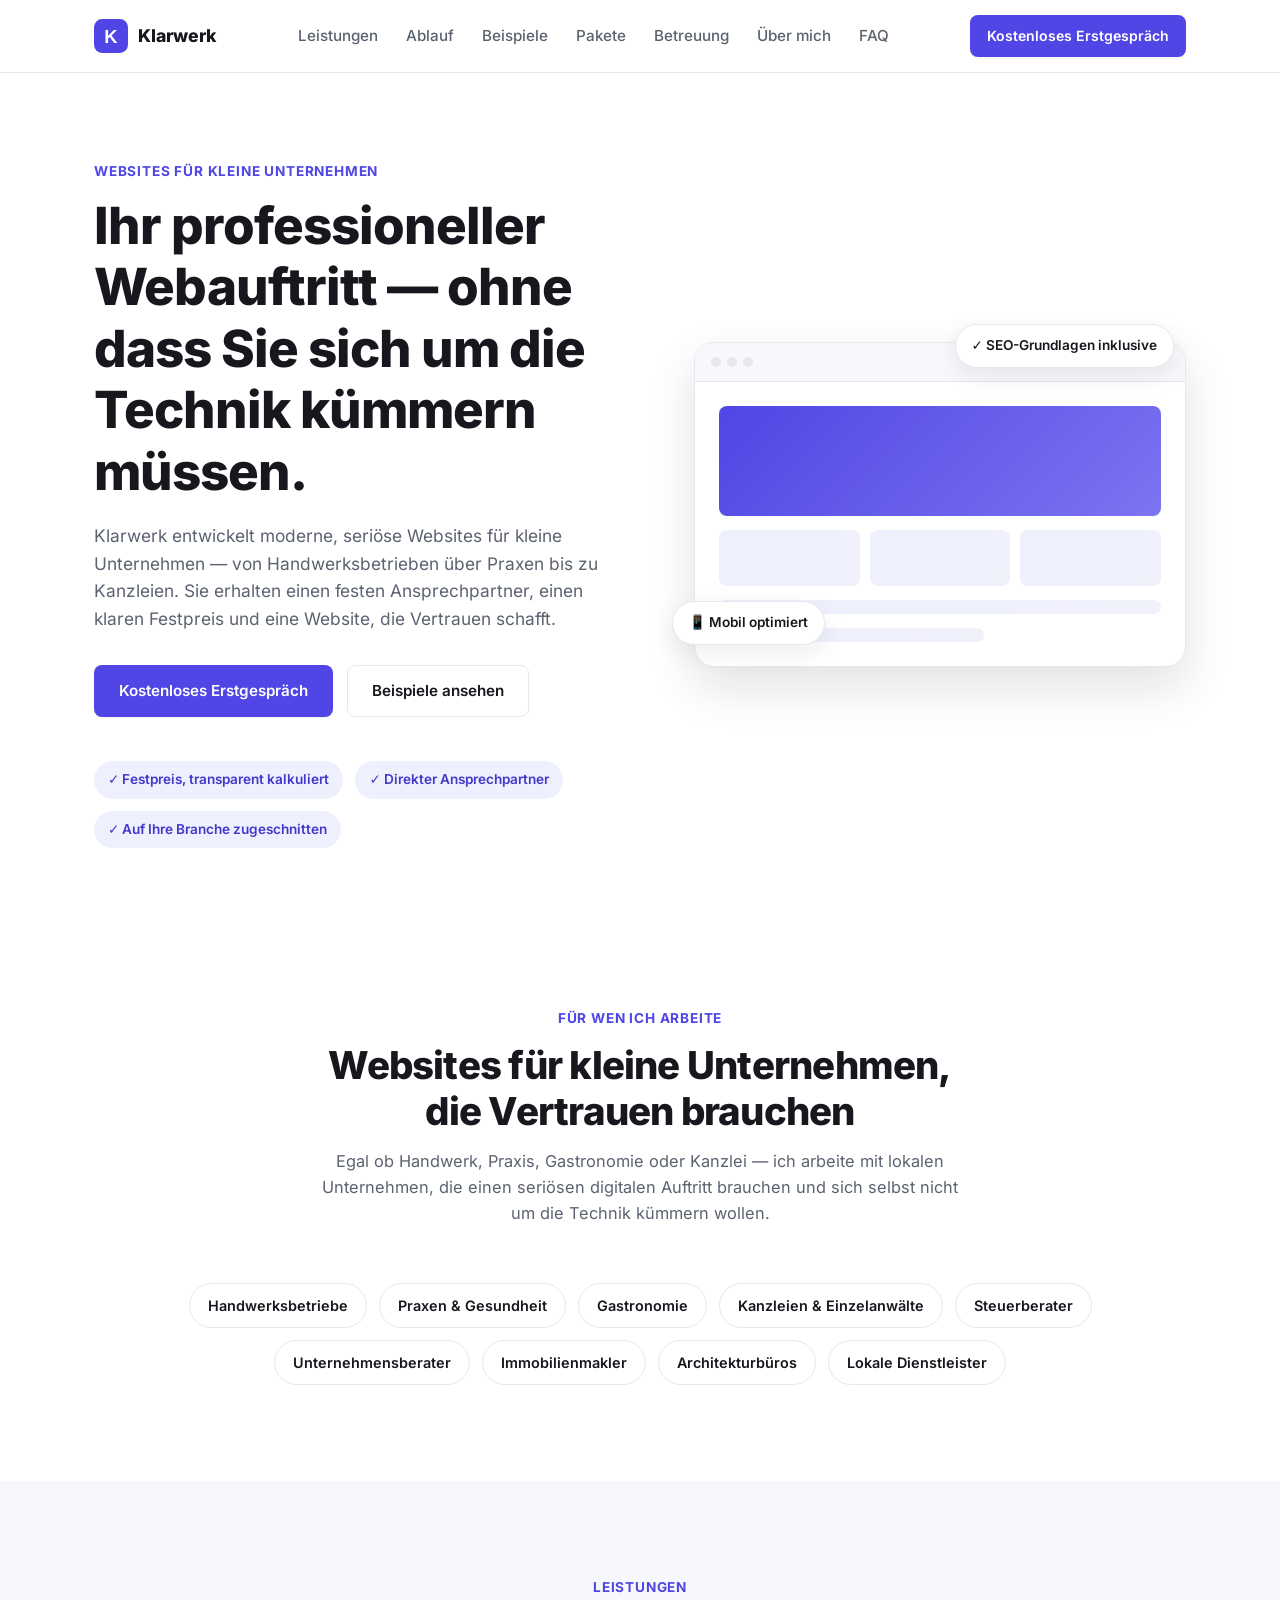
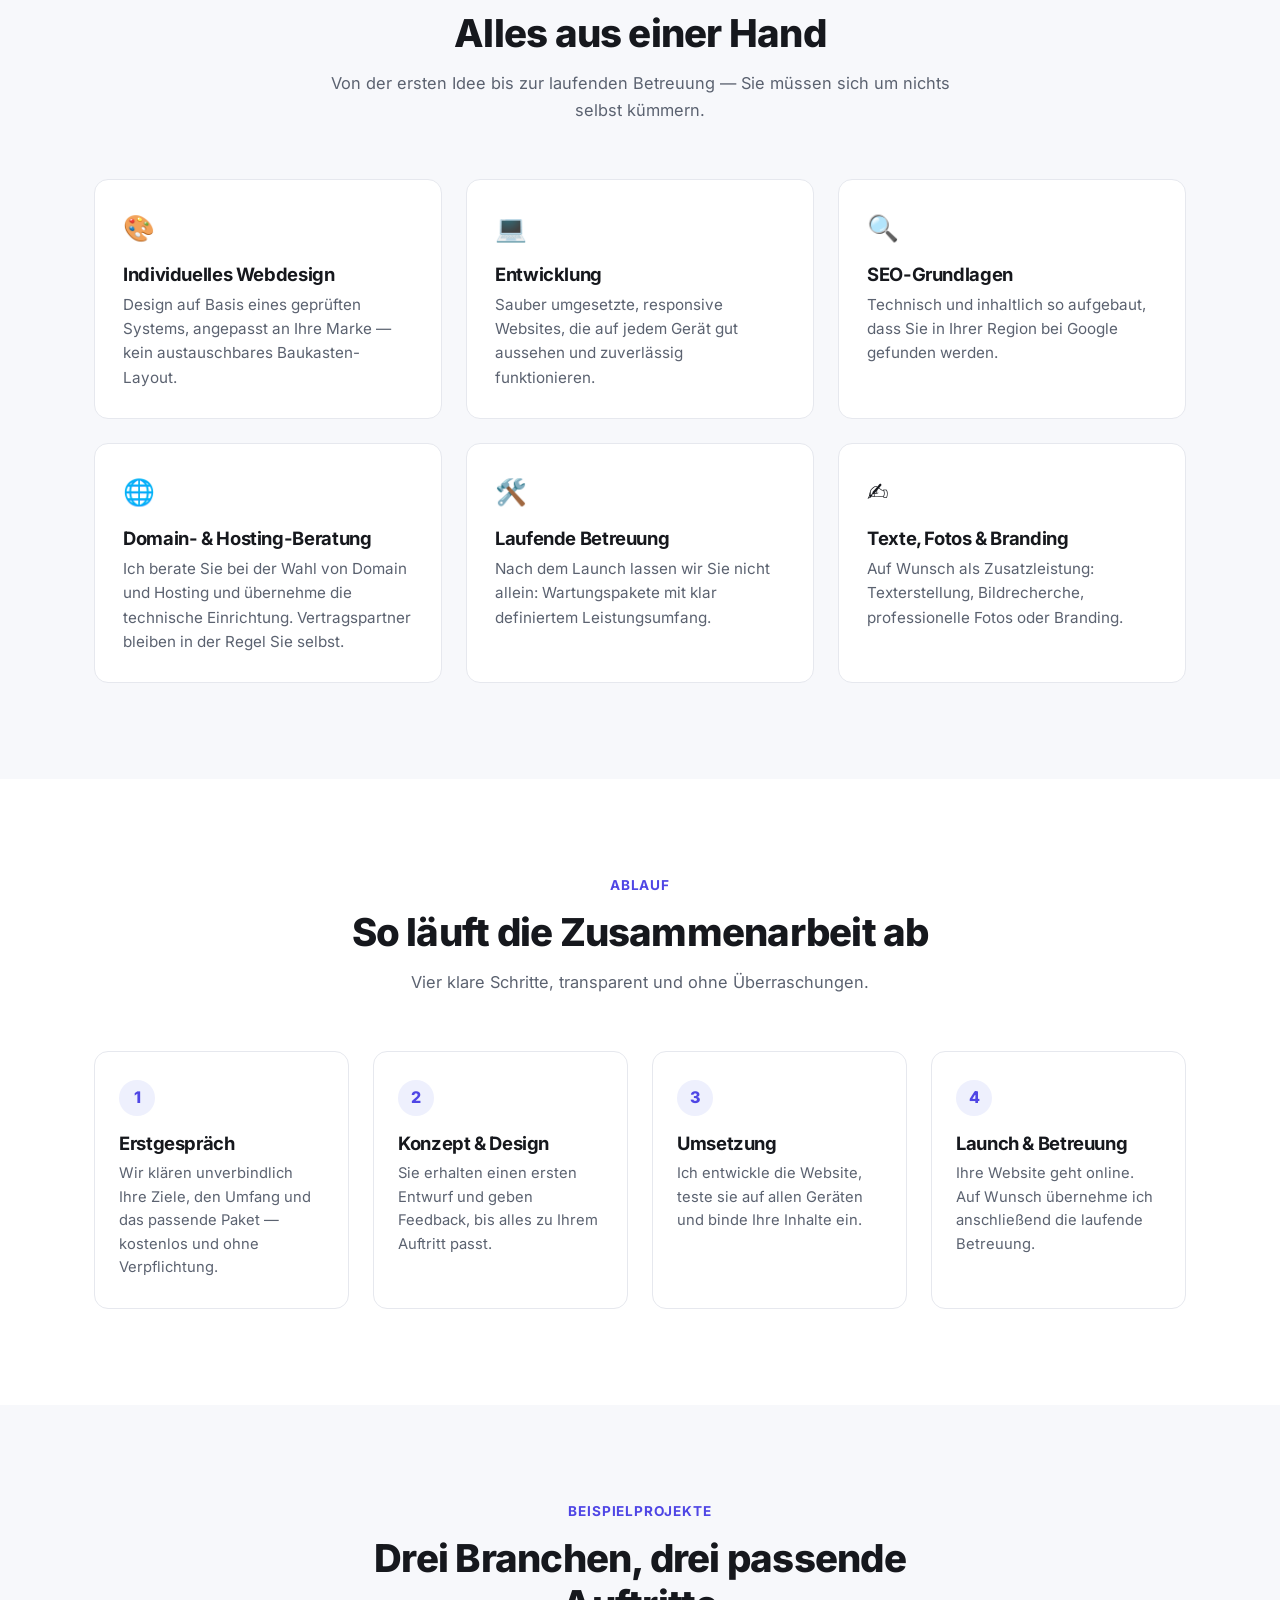
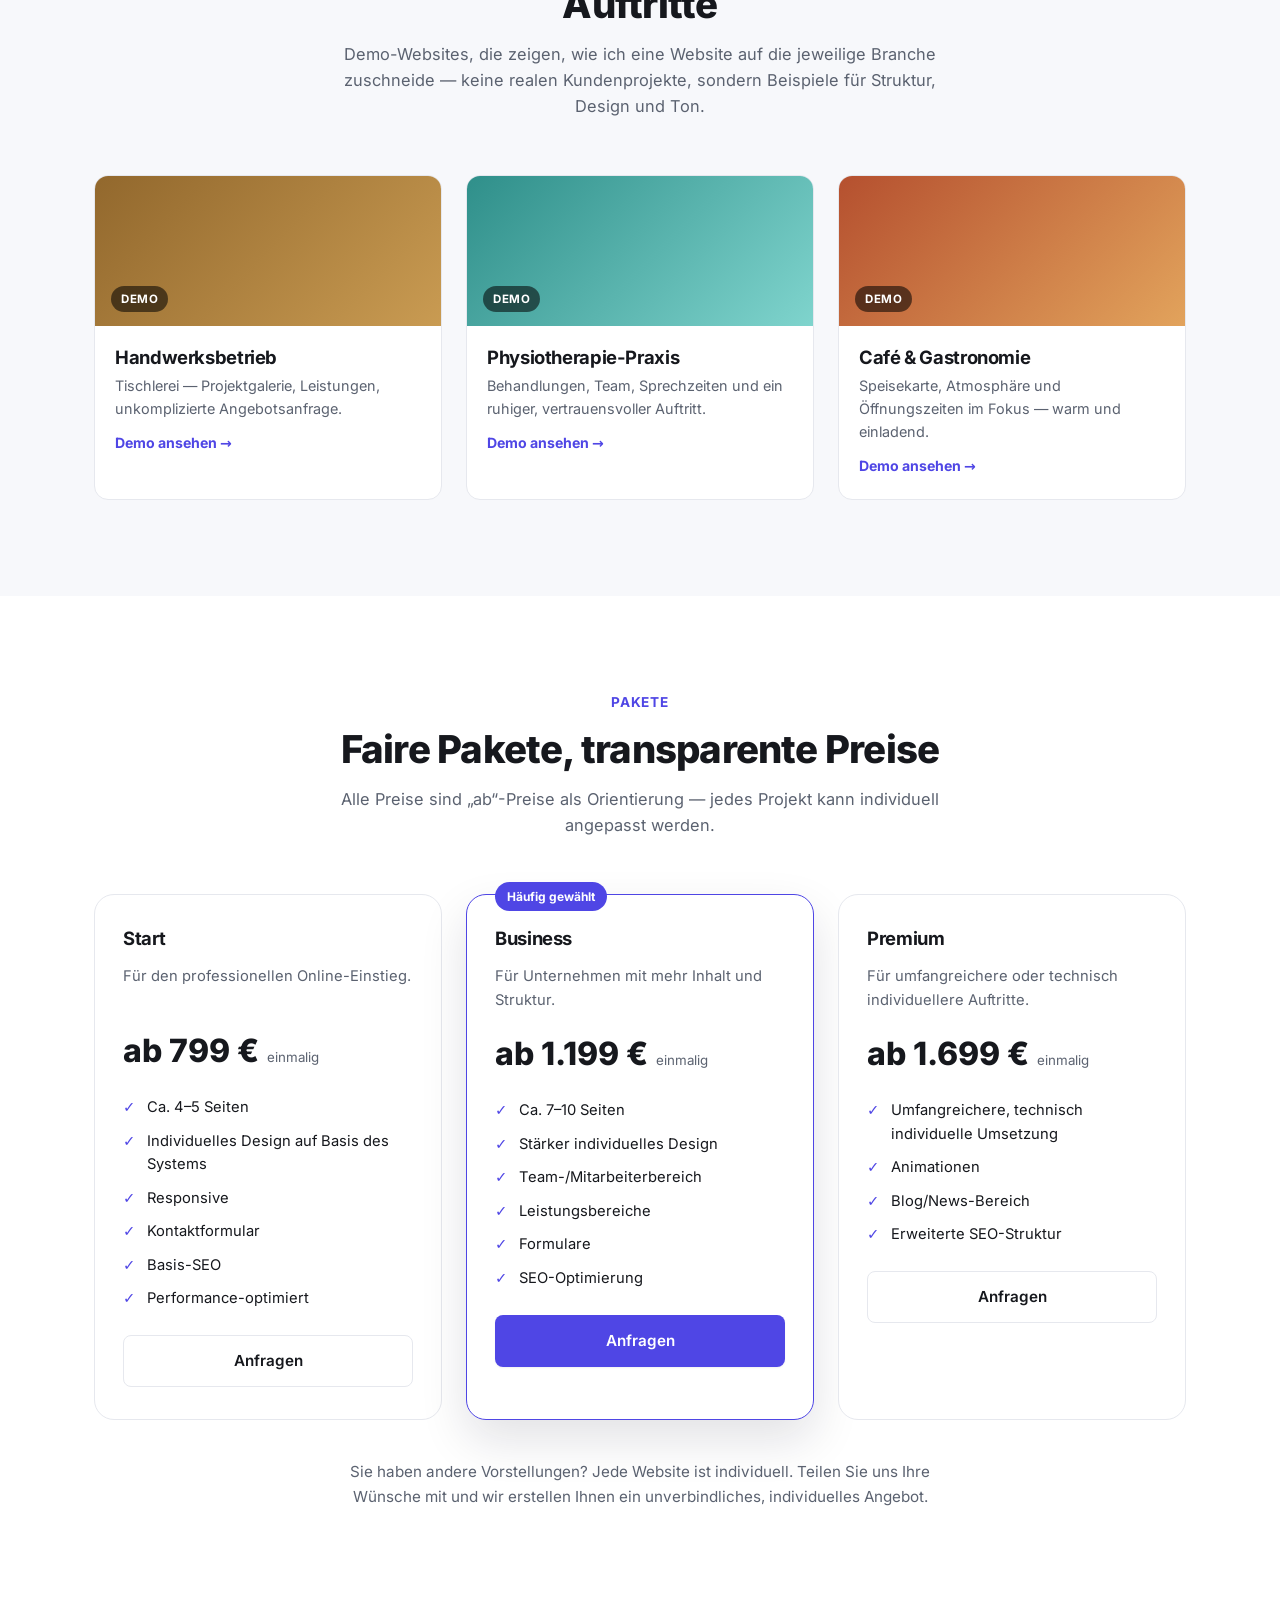
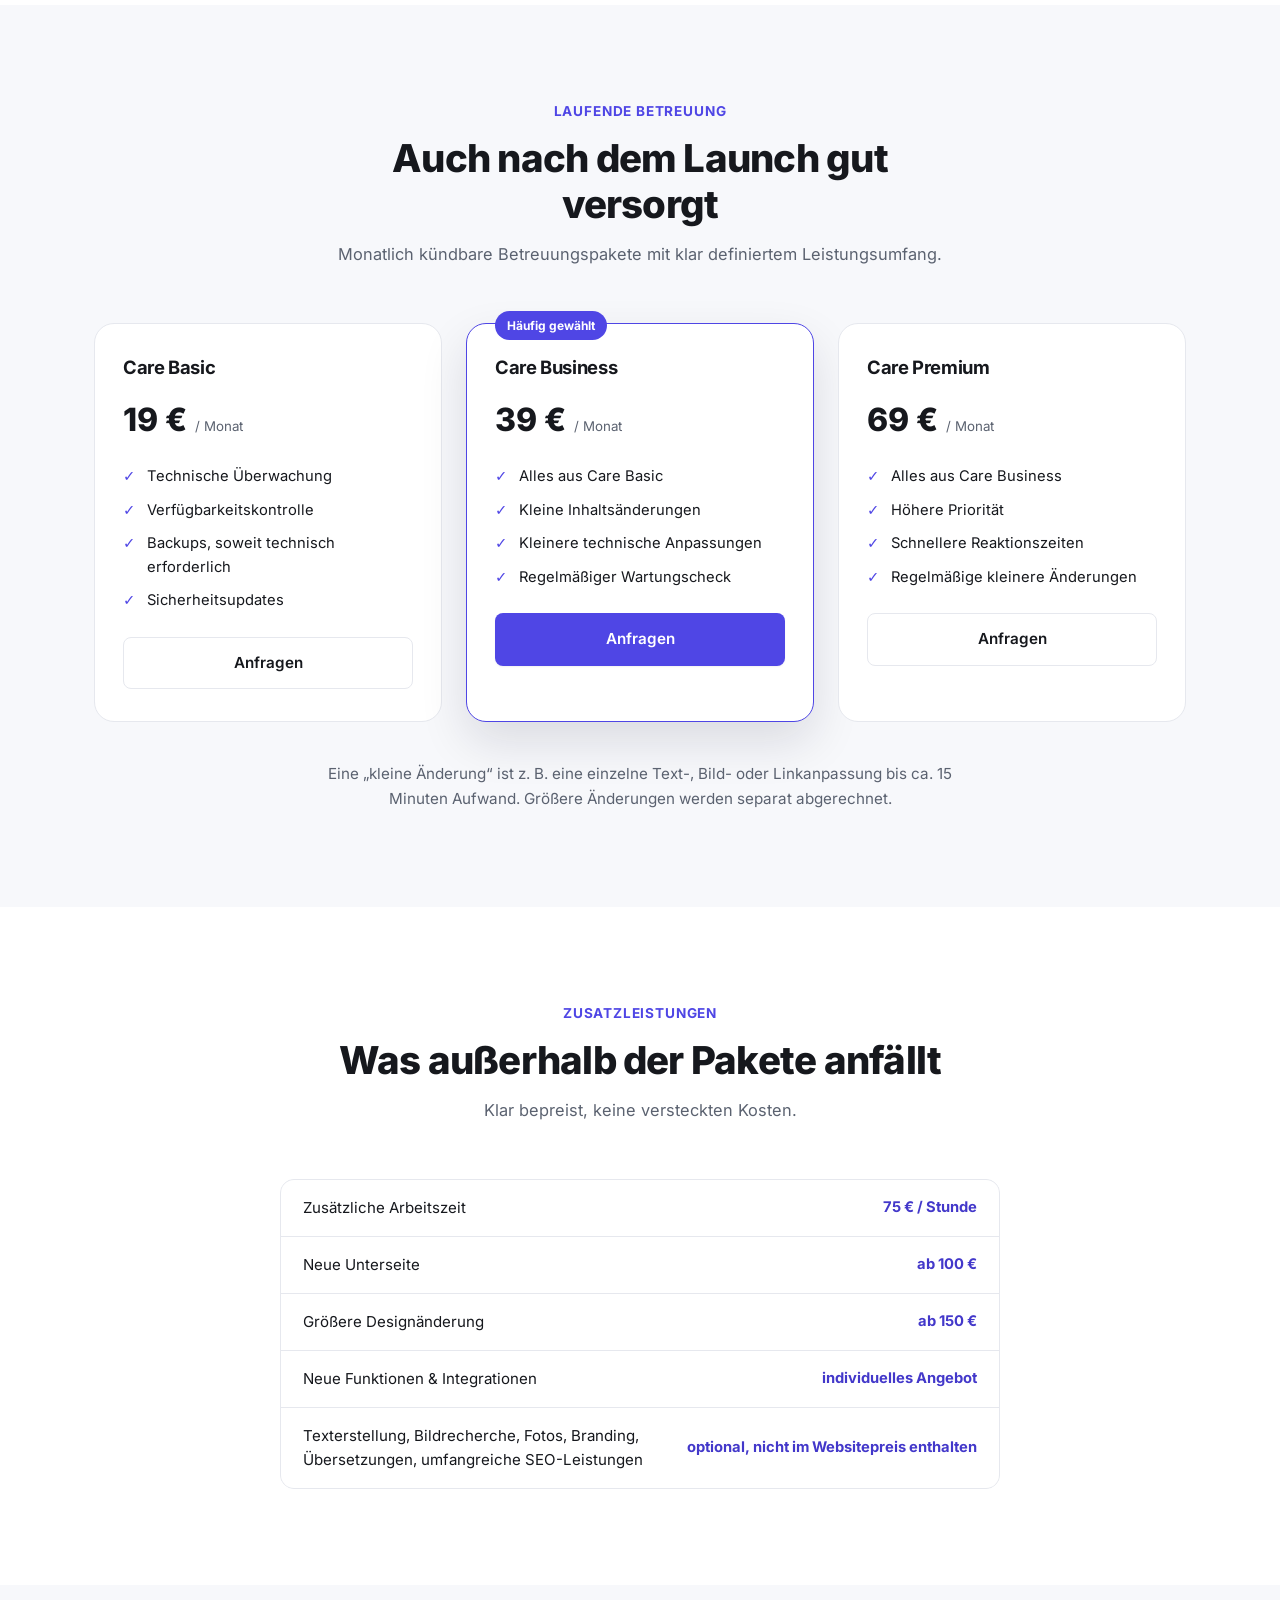
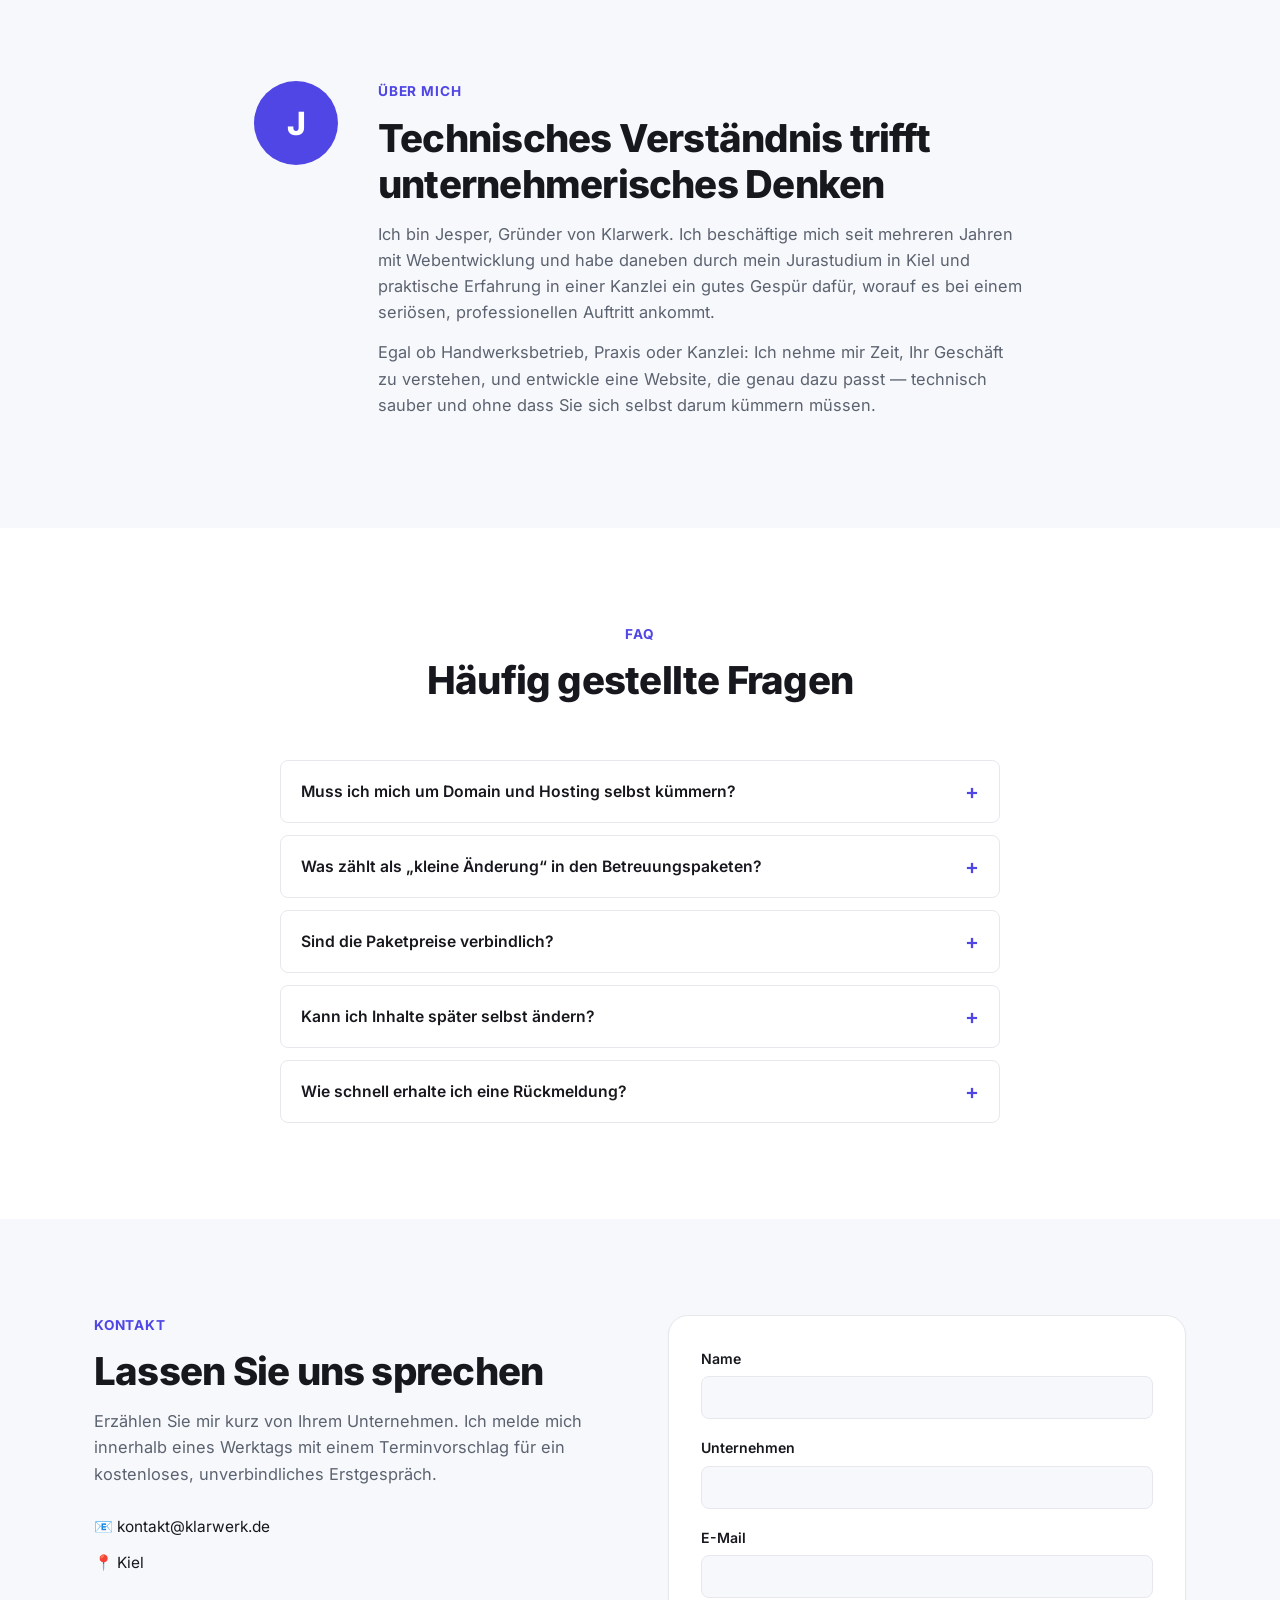
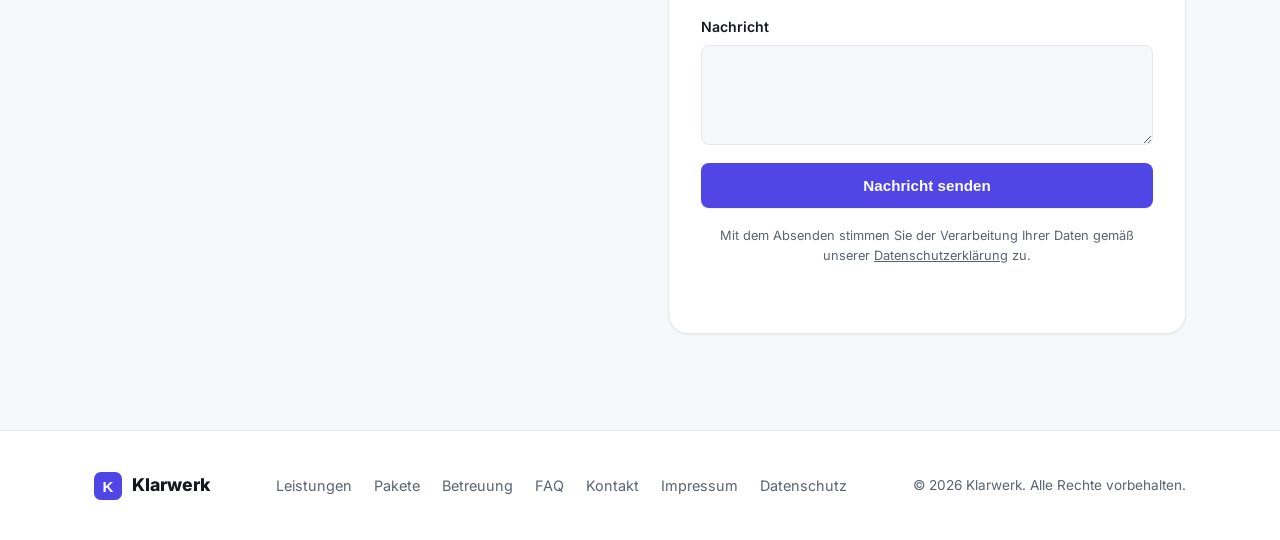
==== index.html @ fa5df0e2 "Add Impressum & Datenschutzerklärung, self-host fonts, fix legal risk - Add impressum.html and daten" ====
<!DOCTYPE html>
<html lang="de">
<head>
<meta charset="UTF-8">
<meta name="viewport" content="width=device-width, initial-scale=1.0">
<title>Klarwerk — Professionelle Websites für kleine Unternehmen</title>
<meta name="description" content="Klarwerk entwickelt professionelle Websites für kleine Unternehmen — von Handwerksbetrieben über Praxen bis zu Kanzleien. Festpreis, persönlicher Ansprechpartner, laufende Betreuung.">
<link rel="canonical" href="https://www.klarwerk.de/">

<!-- TODO: Domain (klarwerk.de) sobald registriert final bestätigen -->
<meta property="og:type" content="website">
<meta property="og:site_name" content="Klarwerk">
<meta property="og:title" content="Klarwerk — Professionelle Websites für kleine Unternehmen">
<meta property="og:description" content="Websites für kleine Unternehmen — von Handwerksbetrieben über Praxen bis zu Kanzleien. Festpreis, persönlicher Ansprechpartner, laufende Betreuung.">
<meta property="og:url" content="https://www.klarwerk.de/">
<meta property="og:image" content="https://www.klarwerk.de/og-image.svg">
<meta property="og:image:width" content="1200">
<meta property="og:image:height" content="630">
<meta property="og:locale" content="de_DE">

<meta name="twitter:card" content="summary_large_image">
<meta name="twitter:title" content="Klarwerk — Professionelle Websites für kleine Unternehmen">
<meta name="twitter:description" content="Websites für kleine Unternehmen — Festpreis, persönlicher Ansprechpartner, laufende Betreuung.">
<meta name="twitter:image" content="https://www.klarwerk.de/og-image.svg">

<link rel="icon" href="data:image/svg+xml,<svg xmlns=%22http://www.w3.org/2000/svg%22 viewBox=%220 0 100 100%22><rect width=%22100%22 height=%22100%22 rx=%2224%22 fill=%22%234f46e5%22/><text x=%2250%22 y=%2270%22 font-family=%22Arial, sans-serif%22 font-weight=%22800%22 font-size=%2254%22 fill=%22white%22 text-anchor=%22middle%22>K</text></svg>">
<link rel="apple-touch-icon" href="data:image/svg+xml,<svg xmlns=%22http://www.w3.org/2000/svg%22 viewBox=%220 0 100 100%22><rect width=%22100%22 height=%22100%22 fill=%22%234f46e5%22/><text x=%2250%22 y=%2270%22 font-family=%22Arial, sans-serif%22 font-weight=%22800%22 font-size=%2254%22 fill=%22white%22 text-anchor=%22middle%22>K</text></svg>">
<link rel="stylesheet" href="css/style.css">
</head>
<body>

<a class="skip-link" href="#main">Zum Inhalt springen</a>

<header class="site-header" id="siteHeader">
  <div class="container header-inner">
    <a href="#top" class="logo">
      <svg width="34" height="34" viewBox="0 0 100 100" aria-hidden="true">
        <rect width="100" height="100" rx="24" fill="#4f46e5"/>
        <text x="50" y="70" font-family="Arial, sans-serif" font-weight="800" font-size="54" fill="white" text-anchor="middle">K</text>
      </svg>
      <span>Klarwerk</span>
    </a>

    <nav class="main-nav" id="mainNav" aria-label="Hauptnavigation">
      <ul>
        <li><a href="#leistungen">Leistungen</a></li>
        <li><a href="#ablauf">Ablauf</a></li>
        <li><a href="#beispiele">Beispiele</a></li>
        <li><a href="#preise">Pakete</a></li>
        <li><a href="#betreuung">Betreuung</a></li>
        <li><a href="#ueber-mich">Über mich</a></li>
        <li><a href="#faq">FAQ</a></li>
      </ul>
    </nav>

    <div class="header-actions">
      <a href="#kontakt" class="btn btn-primary btn-sm">Kostenloses Erstgespräch</a>
      <button class="nav-toggle" id="navToggle" aria-label="Menü öffnen" aria-expanded="false" aria-controls="mainNav">
        <span></span><span></span><span></span>
      </button>
    </div>
  </div>
</header>

<main id="main">

  <!-- HERO -->
  <section class="hero" id="top">
    <div class="container hero-inner">
      <div class="hero-text reveal">
        <p class="eyebrow">Websites für kleine Unternehmen</p>
        <h1>Ihr professioneller Webauftritt — ohne dass Sie sich um die Technik kümmern müssen.</h1>
        <p class="hero-lead">
          Klarwerk entwickelt moderne, seriöse Websites für kleine Unternehmen —
          von Handwerksbetrieben über Praxen bis zu Kanzleien. Sie erhalten
          einen festen Ansprechpartner, einen klaren Festpreis und eine
          Website, die Vertrauen schafft.
        </p>
        <div class="hero-cta">
          <a href="#kontakt" class="btn btn-primary">Kostenloses Erstgespräch</a>
          <a href="#beispiele" class="btn btn-ghost">Beispiele ansehen</a>
        </div>
        <div class="hero-badges">
          <span class="hero-badge">✓ Festpreis, transparent kalkuliert</span>
          <span class="hero-badge">✓ Direkter Ansprechpartner</span>
          <span class="hero-badge">✓ Auf Ihre Branche zugeschnitten</span>
        </div>
      </div>

      <div class="hero-visual reveal" aria-hidden="true">
        <div class="browser-mock">
          <div class="browser-bar">
            <span></span><span></span><span></span>
          </div>
          <div class="browser-body">
            <div class="mock-block mock-hero"></div>
            <div class="mock-row">
              <div class="mock-block"></div>
              <div class="mock-block"></div>
              <div class="mock-block"></div>
            </div>
            <div class="mock-block mock-line"></div>
            <div class="mock-block mock-line short"></div>
          </div>
        </div>
        <div class="floaty floaty-1">✓ SEO-Grundlagen inklusive</div>
        <div class="floaty floaty-2">📱 Mobil optimiert</div>
      </div>
    </div>
  </section>

  <!-- ZIELGRUPPEN -->
  <section class="section" id="zielgruppen">
    <div class="container">
      <div class="section-head reveal">
        <p class="eyebrow">Für wen ich arbeite</p>
        <h2>Websites für kleine Unternehmen, die Vertrauen brauchen</h2>
        <p class="section-lead">Egal ob Handwerk, Praxis, Gastronomie oder Kanzlei — ich arbeite mit lokalen Unternehmen, die einen seriösen digitalen Auftritt brauchen und sich selbst nicht um die Technik kümmern wollen.</p>
      </div>

      <ul class="zielgruppen-grid reveal">
        <li>Handwerksbetriebe</li>
        <li>Praxen &amp; Gesundheit</li>
        <li>Gastronomie</li>
        <li>Kanzleien &amp; Einzelanwälte</li>
        <li>Steuerberater</li>
        <li>Unternehmensberater</li>
        <li>Immobilienmakler</li>
        <li>Architekturbüros</li>
        <li>Lokale Dienstleister</li>
      </ul>
    </div>
  </section>

  <!-- LEISTUNGEN -->
  <section class="section section-alt" id="leistungen">
    <div class="container">
      <div class="section-head reveal">
        <p class="eyebrow">Leistungen</p>
        <h2>Alles aus einer Hand</h2>
        <p class="section-lead">Von der ersten Idee bis zur laufenden Betreuung — Sie müssen sich um nichts selbst kümmern.</p>
      </div>

      <div class="grid grid-3">
        <article class="card reveal">
          <div class="card-icon">🎨</div>
          <h3>Individuelles Webdesign</h3>
          <p>Design auf Basis eines geprüften Systems, angepasst an Ihre Marke — kein austauschbares Baukasten-Layout.</p>
        </article>
        <article class="card reveal">
          <div class="card-icon">💻</div>
          <h3>Entwicklung</h3>
          <p>Sauber umgesetzte, responsive Websites, die auf jedem Gerät gut aussehen und zuverlässig funktionieren.</p>
        </article>
        <article class="card reveal">
          <div class="card-icon">🔍</div>
          <h3>SEO-Grundlagen</h3>
          <p>Technisch und inhaltlich so aufgebaut, dass Sie in Ihrer Region bei Google gefunden werden.</p>
        </article>
        <article class="card reveal">
          <div class="card-icon">🌐</div>
          <h3>Domain- &amp; Hosting-Beratung</h3>
          <p>Ich berate Sie bei der Wahl von Domain und Hosting und übernehme die technische Einrichtung. Vertragspartner bleiben in der Regel Sie selbst.</p>
        </article>
        <article class="card reveal">
          <div class="card-icon">🛠️</div>
          <h3>Laufende Betreuung</h3>
          <p>Nach dem Launch lassen wir Sie nicht allein: Wartungspakete mit klar definiertem Leistungsumfang.</p>
        </article>
        <article class="card reveal">
          <div class="card-icon">✍️</div>
          <h3>Texte, Fotos &amp; Branding</h3>
          <p>Auf Wunsch als Zusatzleistung: Texterstellung, Bildrecherche, professionelle Fotos oder Branding.</p>
        </article>
      </div>
    </div>
  </section>

  <!-- ABLAUF -->
  <section class="section" id="ablauf">
    <div class="container">
      <div class="section-head reveal">
        <p class="eyebrow">Ablauf</p>
        <h2>So läuft die Zusammenarbeit ab</h2>
        <p class="section-lead">Vier klare Schritte, transparent und ohne Überraschungen.</p>
      </div>

      <ol class="steps">
        <li class="step reveal">
          <span class="step-number">1</span>
          <h3>Erstgespräch</h3>
          <p>Wir klären unverbindlich Ihre Ziele, den Umfang und das passende Paket — kostenlos und ohne Verpflichtung.</p>
        </li>
        <li class="step reveal">
          <span class="step-number">2</span>
          <h3>Konzept &amp; Design</h3>
          <p>Sie erhalten einen ersten Entwurf und geben Feedback, bis alles zu Ihrem Auftritt passt.</p>
        </li>
        <li class="step reveal">
          <span class="step-number">3</span>
          <h3>Umsetzung</h3>
          <p>Ich entwickle die Website, teste sie auf allen Geräten und binde Ihre Inhalte ein.</p>
        </li>
        <li class="step reveal">
          <span class="step-number">4</span>
          <h3>Launch &amp; Betreuung</h3>
          <p>Ihre Website geht online. Auf Wunsch übernehme ich anschließend die laufende Betreuung.</p>
        </li>
      </ol>
    </div>
  </section>

  <!-- BEISPIELPROJEKTE (Demo-Websites, keine realen Kundenprojekte) -->
  <section class="section section-alt" id="beispiele">
    <div class="container">
      <div class="section-head reveal">
        <p class="eyebrow">Beispielprojekte</p>
        <h2>Drei Branchen, drei passende Auftritte</h2>
        <p class="section-lead">Demo-Websites, die zeigen, wie ich eine Website auf die jeweilige Branche zuschneide — keine realen Kundenprojekte, sondern Beispiele für Struktur, Design und Ton.</p>
      </div>

      <div class="grid grid-3">
        <a class="demo-card reveal" href="demos/handwerk/index.html" target="_blank" rel="noopener">
          <div class="demo-thumb demo-thumb-handwerk">
            <span class="demo-thumb-label">Demo</span>
          </div>
          <div class="demo-info">
            <h3>Handwerksbetrieb</h3>
            <p>Tischlerei — Projektgalerie, Leistungen, unkomplizierte Angebotsanfrage.</p>
            <span class="demo-link">Demo ansehen →</span>
          </div>
        </a>

        <a class="demo-card reveal" href="demos/praxis/index.html" target="_blank" rel="noopener">
          <div class="demo-thumb demo-thumb-praxis">
            <span class="demo-thumb-label">Demo</span>
          </div>
          <div class="demo-info">
            <h3>Physiotherapie-Praxis</h3>
            <p>Behandlungen, Team, Sprechzeiten und ein ruhiger, vertrauensvoller Auftritt.</p>
            <span class="demo-link">Demo ansehen →</span>
          </div>
        </a>

        <a class="demo-card reveal" href="demos/cafe/index.html" target="_blank" rel="noopener">
          <div class="demo-thumb demo-thumb-cafe">
            <span class="demo-thumb-label">Demo</span>
          </div>
          <div class="demo-info">
            <h3>Café &amp; Gastronomie</h3>
            <p>Speisekarte, Atmosphäre und Öffnungszeiten im Fokus — warm und einladend.</p>
            <span class="demo-link">Demo ansehen →</span>
          </div>
        </a>
      </div>
    </div>
  </section>

  <!-- PREISE / PAKETE -->
  <section class="section" id="preise">
    <div class="container">
      <div class="section-head reveal">
        <p class="eyebrow">Pakete</p>
        <h2>Faire Pakete, transparente Preise</h2>
        <p class="section-lead">Alle Preise sind „ab“-Preise als Orientierung — jedes Projekt kann individuell angepasst werden.</p>
      </div>

      <div class="grid grid-3 pricing-grid">
        <article class="price-card reveal">
          <h3>Start</h3>
          <p class="price-desc">Für den professionellen Online-Einstieg.</p>
          <p class="price"><span>ab 799 €</span><small>einmalig</small></p>
          <ul class="price-features">
            <li>Ca. 4–5 Seiten</li>
            <li>Individuelles Design auf Basis des Systems</li>
            <li>Responsive</li>
            <li>Kontaktformular</li>
            <li>Basis-SEO</li>
            <li>Performance-optimiert</li>
          </ul>
          <a href="#kontakt" class="btn btn-ghost btn-block">Anfragen</a>
        </article>

        <article class="price-card price-card-featured reveal">
          <p class="price-badge">Häufig gewählt</p>
          <h3>Business</h3>
          <p class="price-desc">Für Unternehmen mit mehr Inhalt und Struktur.</p>
          <p class="price"><span>ab 1.199 €</span><small>einmalig</small></p>
          <ul class="price-features">
            <li>Ca. 7–10 Seiten</li>
            <li>Stärker individuelles Design</li>
            <li>Team-/Mitarbeiterbereich</li>
            <li>Leistungsbereiche</li>
            <li>Formulare</li>
            <li>SEO-Optimierung</li>
          </ul>
          <a href="#kontakt" class="btn btn-primary btn-block">Anfragen</a>
        </article>

        <article class="price-card reveal">
          <h3>Premium</h3>
          <p class="price-desc">Für umfangreichere oder technisch individuellere Auftritte.</p>
          <p class="price"><span>ab 1.699 €</span><small>einmalig</small></p>
          <ul class="price-features">
            <li>Umfangreichere, technisch individuelle Umsetzung</li>
            <li>Animationen</li>
            <li>Blog/News-Bereich</li>
            <li>Erweiterte SEO-Struktur</li>
          </ul>
          <a href="#kontakt" class="btn btn-ghost btn-block">Anfragen</a>
        </article>
      </div>

      <p class="individual-note reveal">
        Sie haben andere Vorstellungen? Jede Website ist individuell. Teilen Sie
        uns Ihre Wünsche mit und wir erstellen Ihnen ein unverbindliches,
        individuelles Angebot.
      </p>
    </div>
  </section>

  <!-- BETREUUNG / CARE -->
  <section class="section section-alt" id="betreuung">
    <div class="container">
      <div class="section-head reveal">
        <p class="eyebrow">Laufende Betreuung</p>
        <h2>Auch nach dem Launch gut versorgt</h2>
        <p class="section-lead">Monatlich kündbare Betreuungspakete mit klar definiertem Leistungsumfang.</p>
      </div>

      <div class="grid grid-3 pricing-grid">
        <article class="price-card reveal">
          <h3>Care Basic</h3>
          <p class="price"><span>19 €</span><small>/ Monat</small></p>
          <ul class="price-features">
            <li>Technische Überwachung</li>
            <li>Verfügbarkeitskontrolle</li>
            <li>Backups, soweit technisch erforderlich</li>
            <li>Sicherheitsupdates</li>
          </ul>
          <a href="#kontakt" class="btn btn-ghost btn-block">Anfragen</a>
        </article>

        <article class="price-card price-card-featured reveal">
          <p class="price-badge">Häufig gewählt</p>
          <h3>Care Business</h3>
          <p class="price"><span>39 €</span><small>/ Monat</small></p>
          <ul class="price-features">
            <li>Alles aus Care Basic</li>
            <li>Kleine Inhaltsänderungen</li>
            <li>Kleinere technische Anpassungen</li>
            <li>Regelmäßiger Wartungscheck</li>
          </ul>
          <a href="#kontakt" class="btn btn-primary btn-block">Anfragen</a>
        </article>

        <article class="price-card reveal">
          <h3>Care Premium</h3>
          <p class="price"><span>69 €</span><small>/ Monat</small></p>
          <ul class="price-features">
            <li>Alles aus Care Business</li>
            <li>Höhere Priorität</li>
            <li>Schnellere Reaktionszeiten</li>
            <li>Regelmäßige kleinere Änderungen</li>
          </ul>
          <a href="#kontakt" class="btn btn-ghost btn-block">Anfragen</a>
        </article>
      </div>

      <p class="individual-note reveal">
        Eine „kleine Änderung“ ist z. B. eine einzelne Text-, Bild- oder
        Linkanpassung bis ca. 15 Minuten Aufwand. Größere Änderungen werden
        separat abgerechnet.
      </p>
    </div>
  </section>

  <!-- ZUSATZLEISTUNGEN -->
  <section class="section" id="zusatzleistungen">
    <div class="container">
      <div class="section-head reveal">
        <p class="eyebrow">Zusatzleistungen</p>
        <h2>Was außerhalb der Pakete anfällt</h2>
        <p class="section-lead">Klar bepreist, keine versteckten Kosten.</p>
      </div>

      <div class="addon-list reveal">
        <div class="addon-item">
          <span>Zusätzliche Arbeitszeit</span>
          <strong>75 € / Stunde</strong>
        </div>
        <div class="addon-item">
          <span>Neue Unterseite</span>
          <strong>ab 100 €</strong>
        </div>
        <div class="addon-item">
          <span>Größere Designänderung</span>
          <strong>ab 150 €</strong>
        </div>
        <div class="addon-item">
          <span>Neue Funktionen &amp; Integrationen</span>
          <strong>individuelles Angebot</strong>
        </div>
        <div class="addon-item">
          <span>Texterstellung, Bildrecherche, Fotos, Branding, Übersetzungen, umfangreiche SEO-Leistungen</span>
          <strong>optional, nicht im Websitepreis enthalten</strong>
        </div>
      </div>
    </div>
  </section>

  <!-- ÜBER MICH -->
  <section class="section section-alt" id="ueber-mich">
    <div class="container about-grid">
      <div class="about-avatar reveal" aria-hidden="true">J</div>
      <div class="about-text reveal">
        <p class="eyebrow">Über mich</p>
        <h2>Technisches Verständnis trifft unternehmerisches Denken</h2>
        <p class="section-lead">
          Ich bin Jesper, Gründer von Klarwerk. Ich beschäftige mich seit
          mehreren Jahren mit Webentwicklung und habe daneben durch mein
          Jurastudium in Kiel und praktische Erfahrung in einer Kanzlei ein
          gutes Gespür dafür, worauf es bei einem seriösen, professionellen
          Auftritt ankommt.
        </p>
        <p class="section-lead">
          Egal ob Handwerksbetrieb, Praxis oder Kanzlei: Ich nehme mir Zeit,
          Ihr Geschäft zu verstehen, und entwickle eine Website, die genau
          dazu passt — technisch sauber und ohne dass Sie sich selbst darum
          kümmern müssen.
        </p>
      </div>
    </div>
  </section>

  <!-- FAQ -->
  <section class="section" id="faq">
    <div class="container">
      <div class="section-head reveal">
        <p class="eyebrow">FAQ</p>
        <h2>Häufig gestellte Fragen</h2>
      </div>

      <div class="faq-list reveal">
        <div class="faq-item">
          <button class="faq-question" aria-expanded="false">
            Muss ich mich um Domain und Hosting selbst kümmern?
            <span class="faq-icon" aria-hidden="true">+</span>
          </button>
          <div class="faq-answer">
            <p>In der Regel bleiben Sie selbst Vertragspartner für Domain und Hosting — das schafft Klarheit bei Eigentum und Haftung. Ich richte die Website technisch ein und berate Sie bei der Wahl.</p>
          </div>
        </div>
        <div class="faq-item">
          <button class="faq-question" aria-expanded="false">
            Was zählt als „kleine Änderung“ in den Betreuungspaketen?
            <span class="faq-icon" aria-hidden="true">+</span>
          </button>
          <div class="faq-answer">
            <p>Eine einzelne Text-, Bild- oder Linkanpassung mit bis zu ca. 15 Minuten Aufwand. Alles darüber wird separat nach Aufwand oder Festpreis abgerechnet.</p>
          </div>
        </div>
        <div class="faq-item">
          <button class="faq-question" aria-expanded="false">
            Sind die Paketpreise verbindlich?
            <span class="faq-icon" aria-hidden="true">+</span>
          </button>
          <div class="faq-answer">
            <p>Die Preise sind „ab“-Preise und dienen als Orientierung. Nach dem Erstgespräch erhalten Sie ein individuelles, unverbindliches Angebot mit Festpreis.</p>
          </div>
        </div>
        <div class="faq-item">
          <button class="faq-question" aria-expanded="false">
            Kann ich Inhalte später selbst ändern?
            <span class="faq-icon" aria-hidden="true">+</span>
          </button>
          <div class="faq-answer">
            <p>Das besprechen wir im Erstgespräch je nach gewünschtem System. Kleinere Änderungen können außerdem über ein Betreuungspaket abgedeckt werden.</p>
          </div>
        </div>
        <div class="faq-item">
          <button class="faq-question" aria-expanded="false">
            Wie schnell erhalte ich eine Rückmeldung?
            <span class="faq-icon" aria-hidden="true">+</span>
          </button>
          <div class="faq-answer">
            <p>In der Regel innerhalb eines Werktags nach Ihrer Anfrage über das Kontaktformular.</p>
          </div>
        </div>
      </div>
    </div>
  </section>

  <!-- KONTAKT -->
  <section class="section section-alt kontakt" id="kontakt">
    <div class="container kontakt-grid">
      <div class="kontakt-info reveal">
        <p class="eyebrow">Kontakt</p>
        <h2>Lassen Sie uns sprechen</h2>
        <p class="section-lead">
          Erzählen Sie mir kurz von Ihrem Unternehmen. Ich melde mich
          innerhalb eines Werktags mit einem Terminvorschlag für ein
          kostenloses, unverbindliches Erstgespräch.
        </p>
        <ul class="kontakt-details">
          <li>📧 kontakt@klarwerk.de</li>
          <li>📍 Kiel</li>
        </ul>
      </div>

      <form class="kontakt-form reveal" id="kontaktForm" action="https://formspree.io/f/mrpgznwa" method="POST" novalidate>
        <input type="hidden" name="_subject" value="Neue Anfrage über Klarwerk">
        <div class="form-row">
          <label for="name">Name</label>
          <input type="text" id="name" name="name" required autocomplete="name">
        </div>
        <div class="form-row">
          <label for="firma">Unternehmen</label>
          <input type="text" id="firma" name="firma" autocomplete="organization">
        </div>
        <div class="form-row">
          <label for="email">E-Mail</label>
          <input type="email" id="email" name="email" required autocomplete="email">
        </div>
        <div class="form-row">
          <label for="nachricht">Nachricht</label>
          <textarea id="nachricht" name="nachricht" rows="4" required></textarea>
        </div>
        <button type="submit" class="btn btn-primary btn-block">Nachricht senden</button>
        <p class="form-consent">Mit dem Absenden stimmen Sie der Verarbeitung Ihrer Daten gemäß unserer <a href="datenschutz.html">Datenschutzerklärung</a> zu.</p>
        <p class="form-status" id="formStatus" role="status" aria-live="polite"></p>
      </form>
    </div>
  </section>

</main>

<footer class="site-footer">
  <div class="container footer-inner">
    <a href="#top" class="logo">
      <svg width="28" height="28" viewBox="0 0 100 100" aria-hidden="true">
        <rect width="100" height="100" rx="24" fill="#4f46e5"/>
        <text x="50" y="70" font-family="Arial, sans-serif" font-weight="800" font-size="54" fill="white" text-anchor="middle">K</text>
      </svg>
      <span>Klarwerk</span>
    </a>
    <nav class="footer-nav" aria-label="Footer-Navigation">
      <a href="#leistungen">Leistungen</a>
      <a href="#preise">Pakete</a>
      <a href="#betreuung">Betreuung</a>
      <a href="#faq">FAQ</a>
      <a href="#kontakt">Kontakt</a>
      <a href="impressum.html">Impressum</a>
      <a href="datenschutz.html">Datenschutz</a>
    </nav>
    <p class="footer-copy">&copy; <span id="year"></span> Klarwerk. Alle Rechte vorbehalten.</p>
  </div>
</footer>

<script src="js/script.js"></script>
</body>
</html>
---- css/style.css ----
/* ---------- Fonts (self-hosted, no external requests to Google) ---------- */
@font-face {
  font-family: "Inter";
  font-style: normal;
  font-weight: 400 800;
  font-display: swap;
  src: url("../fonts/inter-latin.woff2") format("woff2-variations"), url("../fonts/inter-latin.woff2") format("woff2");
}

/* ---------- Tokens ---------- */
:root {
  --color-bg: #ffffff;
  --color-bg-alt: #f7f8fb;
  --color-surface: #ffffff;
  --color-border: #e6e8ee;
  --color-text: #16181d;
  --color-text-muted: #5b6270;
  --color-primary: #4f46e5;
  --color-primary-dark: #4338ca;
  --color-primary-light: #eef0fd;

  --font-body: "Inter", system-ui, -apple-system, "Segoe UI", sans-serif;

  --radius-sm: 8px;
  --radius-md: 14px;
  --radius-lg: 20px;

  --shadow-sm: 0 1px 2px rgba(16, 20, 40, 0.06);
  --shadow-md: 0 8px 24px rgba(16, 20, 40, 0.08);
  --shadow-lg: 0 20px 48px rgba(16, 20, 40, 0.12);

  --container-width: 1140px;
}

/* ---------- Reset ---------- */
* { box-sizing: border-box; margin: 0; padding: 0; }

html { scroll-behavior: smooth; }

body {
  font-family: var(--font-body);
  color: var(--color-text);
  background: var(--color-bg);
  line-height: 1.6;
  -webkit-font-smoothing: antialiased;
}

img, svg { display: block; max-width: 100%; }

ul, ol { list-style: none; }
a { color: inherit; text-decoration: none; }

h1, h2, h3 { font-weight: 800; line-height: 1.2; letter-spacing: -0.02em; }
h2 { font-size: clamp(1.7rem, 3vw, 2.4rem); }
h3 { font-size: 1.15rem; font-weight: 700; }

.container {
  width: 100%;
  max-width: var(--container-width);
  margin: 0 auto;
  padding: 0 24px;
}

.skip-link {
  position: absolute;
  left: -999px;
  top: 0;
  background: var(--color-primary);
  color: #fff;
  padding: 10px 16px;
  border-radius: 0 0 8px 0;
  z-index: 200;
}
.skip-link:focus { left: 0; }

/* ---------- Buttons ---------- */
.btn {
  display: inline-flex;
  align-items: center;
  justify-content: center;
  gap: 6px;
  padding: 13px 24px;
  border-radius: var(--radius-sm);
  font-weight: 600;
  font-size: 0.95rem;
  border: 1px solid transparent;
  cursor: pointer;
  transition: transform 0.15s ease, box-shadow 0.15s ease, background 0.15s ease, color 0.15s ease;
}
.btn-primary {
  background: var(--color-primary);
  color: #fff;
  box-shadow: var(--shadow-sm);
}
.btn-primary:hover { background: var(--color-primary-dark); transform: translateY(-1px); box-shadow: var(--shadow-md); }

.btn-ghost {
  background: transparent;
  color: var(--color-text);
  border-color: var(--color-border);
}
.btn-ghost:hover { border-color: var(--color-primary); color: var(--color-primary); }

.btn-block { width: 100%; }
.btn-sm { padding: 9px 16px; font-size: 0.88rem; }

/* ---------- Header ---------- */
.site-header {
  position: sticky;
  top: 0;
  z-index: 100;
  background: rgba(255, 255, 255, 0.85);
  backdrop-filter: blur(10px);
  border-bottom: 1px solid var(--color-border);
}

.header-inner {
  display: flex;
  align-items: center;
  justify-content: space-between;
  height: 72px;
  gap: 24px;
}

.logo {
  display: flex;
  align-items: center;
  gap: 10px;
  font-weight: 800;
  font-size: 1.1rem;
  flex-shrink: 0;
}

.main-nav ul {
  display: flex;
  gap: 28px;
}
.main-nav a {
  font-weight: 500;
  font-size: 0.95rem;
  color: var(--color-text-muted);
  transition: color 0.15s ease;
}
.main-nav a:hover { color: var(--color-text); }

.header-actions { display: flex; align-items: center; gap: 12px; }

.nav-toggle {
  display: none;
  flex-direction: column;
  justify-content: center;
  gap: 5px;
  width: 38px;
  height: 38px;
  background: transparent;
  border: 1px solid var(--color-border);
  border-radius: var(--radius-sm);
  cursor: pointer;
}
.nav-toggle span {
  display: block;
  width: 18px;
  height: 2px;
  margin: 0 auto;
  background: var(--color-text);
  transition: transform 0.2s ease, opacity 0.2s ease;
}
.nav-toggle[aria-expanded="true"] span:nth-child(1) { transform: translateY(7px) rotate(45deg); }
.nav-toggle[aria-expanded="true"] span:nth-child(2) { opacity: 0; }
.nav-toggle[aria-expanded="true"] span:nth-child(3) { transform: translateY(-7px) rotate(-45deg); }

/* ---------- Hero ---------- */
.hero { padding: 88px 0 64px; overflow: hidden; }

.hero-inner {
  display: grid;
  grid-template-columns: 1.05fr 0.95fr;
  gap: 56px;
  align-items: center;
}

.eyebrow {
  color: var(--color-primary);
  font-weight: 700;
  font-size: 0.85rem;
  text-transform: uppercase;
  letter-spacing: 0.06em;
  margin-bottom: 12px;
}

.hero h1 {
  font-size: clamp(2.1rem, 4.2vw, 3.2rem);
  margin-bottom: 20px;
}

.hero-lead {
  color: var(--color-text-muted);
  font-size: 1.08rem;
  max-width: 46ch;
  margin-bottom: 32px;
}

.hero-cta { display: flex; gap: 14px; flex-wrap: wrap; margin-bottom: 44px; }

.hero-badges { display: flex; gap: 12px; flex-wrap: wrap; }
.hero-badge {
  background: var(--color-primary-light);
  color: var(--color-primary-dark);
  padding: 8px 14px;
  border-radius: 999px;
  font-size: 0.85rem;
  font-weight: 600;
}

/* hero visual mock */
.hero-visual { position: relative; }

.browser-mock {
  background: var(--color-surface);
  border: 1px solid var(--color-border);
  border-radius: var(--radius-lg);
  box-shadow: var(--shadow-lg);
  overflow: hidden;
}
.browser-bar {
  display: flex;
  gap: 6px;
  padding: 14px 16px;
  background: var(--color-bg-alt);
  border-bottom: 1px solid var(--color-border);
}
.browser-bar span {
  width: 10px; height: 10px; border-radius: 50%;
  background: var(--color-border);
}
.browser-body { padding: 24px; display: flex; flex-direction: column; gap: 14px; }

.mock-block {
  background: linear-gradient(135deg, var(--color-primary-light), #f0f1fb);
  border-radius: var(--radius-sm);
}
.mock-hero { height: 110px; background: linear-gradient(135deg, var(--color-primary), #7c74f0); }
.mock-row { display: flex; gap: 10px; }
.mock-row .mock-block { flex: 1; height: 56px; }
.mock-line { height: 14px; width: 100%; }
.mock-line.short { width: 60%; }

.floaty {
  position: absolute;
  background: #fff;
  border: 1px solid var(--color-border);
  box-shadow: var(--shadow-md);
  padding: 10px 16px;
  border-radius: 999px;
  font-size: 0.85rem;
  font-weight: 600;
}
.floaty-1 { top: -18px; right: 12px; }
.floaty-2 { bottom: 22px; left: -22px; }

/* ---------- Zielgruppen ---------- */
.zielgruppen-grid {
  display: flex;
  flex-wrap: wrap;
  justify-content: center;
  gap: 12px;
}
.zielgruppen-grid li {
  background: var(--color-surface);
  border: 1px solid var(--color-border);
  border-radius: 999px;
  padding: 10px 18px;
  font-weight: 600;
  font-size: 0.9rem;
}

/* ---------- Beispielprojekte / Demo-Cards ---------- */
.demo-card {
  display: block;
  background: var(--color-surface);
  border: 1px solid var(--color-border);
  border-radius: var(--radius-md);
  overflow: hidden;
  transition: transform 0.2s ease, box-shadow 0.2s ease;
}
.demo-card:hover { transform: translateY(-4px); box-shadow: var(--shadow-md); }

.demo-thumb {
  height: 150px;
  position: relative;
  display: flex;
  align-items: flex-end;
  padding: 14px 16px;
}
.demo-thumb-label {
  background: rgba(0, 0, 0, 0.55);
  color: #fff;
  font-size: 0.72rem;
  font-weight: 700;
  text-transform: uppercase;
  letter-spacing: 0.05em;
  padding: 4px 10px;
  border-radius: 999px;
}
.demo-thumb-handwerk { background: linear-gradient(135deg, #92682d, #c99b52); }
.demo-thumb-praxis { background: linear-gradient(135deg, #2f8f8a, #7fd4cd); }
.demo-thumb-cafe { background: linear-gradient(135deg, #b5502f, #e2a35c); }

.demo-info { padding: 20px; }
.demo-info p { color: var(--color-text-muted); font-size: 0.9rem; margin-top: 6px; }
.demo-link { display: inline-block; margin-top: 12px; color: var(--color-primary); font-weight: 700; font-size: 0.88rem; }

/* ---------- Individual note ---------- */
.individual-note {
  max-width: 640px;
  margin: 40px auto 0;
  text-align: center;
  color: var(--color-text-muted);
  font-size: 0.95rem;
}

/* ---------- Zusatzleistungen ---------- */
.addon-list {
  max-width: 720px;
  margin: 0 auto;
  display: flex;
  flex-direction: column;
  gap: 1px;
  background: var(--color-border);
  border: 1px solid var(--color-border);
  border-radius: var(--radius-md);
  overflow: hidden;
}
.addon-item {
  background: var(--color-surface);
  display: flex;
  align-items: center;
  justify-content: space-between;
  gap: 16px;
  padding: 16px 22px;
}
.addon-item span { font-size: 0.94rem; }
.addon-item strong { font-size: 0.92rem; white-space: nowrap; color: var(--color-primary-dark); }

/* ---------- Über mich ---------- */
.about-grid {
  display: grid;
  grid-template-columns: auto 1fr;
  gap: 40px;
  align-items: start;
  max-width: 820px;
}
.about-avatar {
  width: 84px;
  height: 84px;
  border-radius: 50%;
  background: var(--color-primary);
  color: #fff;
  display: flex;
  align-items: center;
  justify-content: center;
  font-size: 2rem;
  font-weight: 800;
  flex-shrink: 0;
}
.about-text .section-lead { margin-bottom: 14px; }

/* ---------- Sections ---------- */
.section { padding: 96px 0; }
.section-alt { background: var(--color-bg-alt); }

.section-head { max-width: 640px; margin: 0 auto 56px; text-align: center; }
.section-head .eyebrow { justify-content: center; }
.section-lead { color: var(--color-text-muted); margin-top: 14px; font-size: 1.02rem; }

.grid { display: grid; gap: 24px; }
.grid-3 { grid-template-columns: repeat(3, 1fr); }

/* ---------- Cards / Leistungen ---------- */
.card {
  background: var(--color-surface);
  border: 1px solid var(--color-border);
  border-radius: var(--radius-md);
  padding: 28px;
  transition: transform 0.2s ease, box-shadow 0.2s ease;
}
.card:hover { transform: translateY(-4px); box-shadow: var(--shadow-md); }
.card-icon { font-size: 1.6rem; margin-bottom: 14px; }
.card h3 { margin-bottom: 8px; }
.card p { color: var(--color-text-muted); font-size: 0.95rem; }

/* ---------- Ablauf / Steps ---------- */
.steps {
  display: grid;
  grid-template-columns: repeat(4, 1fr);
  gap: 24px;
  counter-reset: step;
}
.step {
  background: var(--color-surface);
  border: 1px solid var(--color-border);
  border-radius: var(--radius-md);
  padding: 28px 24px;
}
.step-number {
  display: inline-flex;
  align-items: center;
  justify-content: center;
  width: 36px;
  height: 36px;
  border-radius: 50%;
  background: var(--color-primary-light);
  color: var(--color-primary);
  font-weight: 800;
  margin-bottom: 16px;
}
.step h3 { margin-bottom: 8px; }
.step p { color: var(--color-text-muted); font-size: 0.92rem; }

/* ---------- Pricing ---------- */
.price-card {
  background: var(--color-surface);
  border: 1px solid var(--color-border);
  border-radius: var(--radius-lg);
  padding: 32px 28px;
  display: flex;
  flex-direction: column;
  gap: 16px;
  position: relative;
}
.price-card-featured {
  border-color: var(--color-primary);
  box-shadow: var(--shadow-lg);
  transform: scale(1.02);
}
.price-badge {
  position: absolute;
  top: -13px;
  left: 28px;
  background: var(--color-primary);
  color: #fff;
  font-size: 0.75rem;
  font-weight: 700;
  padding: 5px 12px;
  border-radius: 999px;
}
.price-desc { color: var(--color-text-muted); font-size: 0.92rem; min-height: 44px; }
.price { display: flex; align-items: baseline; gap: 8px; }
.price span { font-size: 2rem; font-weight: 800; }
.price small { color: var(--color-text-muted); }
.price-features { display: flex; flex-direction: column; gap: 10px; margin: 4px 0 8px; }
.price-features li {
  font-size: 0.92rem;
  padding-left: 24px;
  position: relative;
  color: var(--color-text);
}
.price-features li::before {
  content: "✓";
  position: absolute;
  left: 0;
  color: var(--color-primary);
  font-weight: 700;
}

/* ---------- FAQ ---------- */
.faq-list { max-width: 720px; margin: 0 auto; display: flex; flex-direction: column; gap: 12px; }
.faq-item {
  background: var(--color-surface);
  border: 1px solid var(--color-border);
  border-radius: var(--radius-sm);
  overflow: hidden;
}
.faq-question {
  width: 100%;
  display: flex;
  align-items: center;
  justify-content: space-between;
  gap: 16px;
  padding: 18px 20px;
  background: transparent;
  border: none;
  text-align: left;
  font-family: inherit;
  font-size: 0.98rem;
  font-weight: 600;
  cursor: pointer;
  color: var(--color-text);
}
.faq-icon { font-size: 1.3rem; color: var(--color-primary); transition: transform 0.2s ease; flex-shrink: 0; }
.faq-question[aria-expanded="true"] .faq-icon { transform: rotate(45deg); }

.faq-answer {
  max-height: 0;
  overflow: hidden;
  transition: max-height 0.25s ease, padding 0.25s ease;
  padding: 0 20px;
  color: var(--color-text-muted);
  font-size: 0.94rem;
}
.faq-item.open .faq-answer { max-height: 220px; padding: 0 20px 18px; }

/* ---------- Kontakt ---------- */
.kontakt-grid {
  display: grid;
  grid-template-columns: 1fr 1fr;
  gap: 56px;
  align-items: start;
}
.kontakt-details { margin-top: 28px; display: flex; flex-direction: column; gap: 12px; font-size: 0.96rem; }

.kontakt-form {
  background: var(--color-surface);
  border: 1px solid var(--color-border);
  border-radius: var(--radius-lg);
  padding: 32px;
  box-shadow: var(--shadow-sm);
  display: flex;
  flex-direction: column;
  gap: 18px;
}
.form-row { display: flex; flex-direction: column; gap: 6px; }
.form-row label { font-size: 0.88rem; font-weight: 600; }
.form-row input,
.form-row textarea {
  font-family: inherit;
  font-size: 0.95rem;
  padding: 11px 14px;
  border: 1px solid var(--color-border);
  border-radius: var(--radius-sm);
  background: var(--color-bg-alt);
  resize: vertical;
}
.form-row input:focus,
.form-row textarea:focus {
  outline: none;
  border-color: var(--color-primary);
  background: #fff;
}
.form-status { font-size: 0.88rem; min-height: 1.2em; color: var(--color-primary); font-weight: 600; }
.form-consent { font-size: 0.8rem; color: var(--color-text-muted); text-align: center; }
.form-consent a { color: var(--color-text-muted); text-decoration: underline; }

/* ---------- Legal pages (Impressum / Datenschutz) ---------- */
.legal-content { max-width: 760px; margin: 0 auto; padding: 56px 24px 96px; }
.legal-content h1 { font-size: clamp(1.6rem, 3vw, 2.1rem); margin-bottom: 6px; }
.legal-content .updated { color: var(--color-text-muted); font-size: 0.85rem; margin-bottom: 40px; }
.legal-content h2 { font-size: 1.15rem; margin: 34px 0 12px; }
.legal-content p { margin-bottom: 12px; font-size: 0.96rem; }
.legal-content ul { list-style: disc; padding-left: 22px; margin-bottom: 12px; }
.legal-content li { font-size: 0.96rem; margin-bottom: 6px; }
.legal-content a { color: var(--color-primary); text-decoration: underline; }
.legal-note {
  background: var(--color-primary-light);
  border: 1px solid var(--color-border);
  border-radius: var(--radius-sm);
  padding: 14px 18px;
  font-size: 0.86rem;
  color: var(--color-text-muted);
  margin: 14px 0 20px;
}

/* ---------- Footer ---------- */
.site-footer { border-top: 1px solid var(--color-border); padding: 40px 0; }
.footer-inner {
  display: flex;
  align-items: center;
  justify-content: space-between;
  flex-wrap: wrap;
  gap: 20px;
}
.footer-nav { display: flex; gap: 22px; flex-wrap: wrap; }
.footer-nav a { color: var(--color-text-muted); font-size: 0.9rem; }
.footer-nav a:hover { color: var(--color-text); }
.footer-copy { color: var(--color-text-muted); font-size: 0.85rem; }

/* ---------- Scroll reveal ---------- */
.reveal {
  opacity: 0;
  transform: translateY(16px);
  transition: opacity 0.6s ease, transform 0.6s ease;
}
.reveal.is-visible { opacity: 1; transform: translateY(0); }

/* ---------- Responsive ---------- */
@media (max-width: 1024px) {
  .steps { grid-template-columns: repeat(2, 1fr); }
}

@media (max-width: 860px) {
  .main-nav { display: none; }
  .nav-toggle { display: flex; }
  .header-actions .btn-sm { display: none; }

  .main-nav.open {
    display: block;
    position: absolute;
    top: 72px;
    left: 0;
    right: 0;
    background: #fff;
    border-bottom: 1px solid var(--color-border);
    box-shadow: var(--shadow-md);
  }
  .main-nav.open ul { flex-direction: column; padding: 16px 24px; gap: 0; }
  .main-nav.open li { border-bottom: 1px solid var(--color-border); }
  .main-nav.open a { display: block; padding: 14px 0; }

  .hero-inner { grid-template-columns: 1fr; }
  .hero-visual { order: -1; }

  .grid-3 { grid-template-columns: 1fr; }
  .steps { grid-template-columns: 1fr; }
  .kontakt-grid { grid-template-columns: 1fr; }
  .price-card-featured { transform: none; }

  .about-grid { grid-template-columns: 1fr; text-align: center; }
  .about-avatar { margin: 0 auto; }

  .addon-item { flex-direction: column; align-items: flex-start; gap: 6px; }
}

@media (max-width: 480px) {
  .hero { padding: 56px 0 40px; }
  .section { padding: 64px 0; }
  .floaty { display: none; }
}
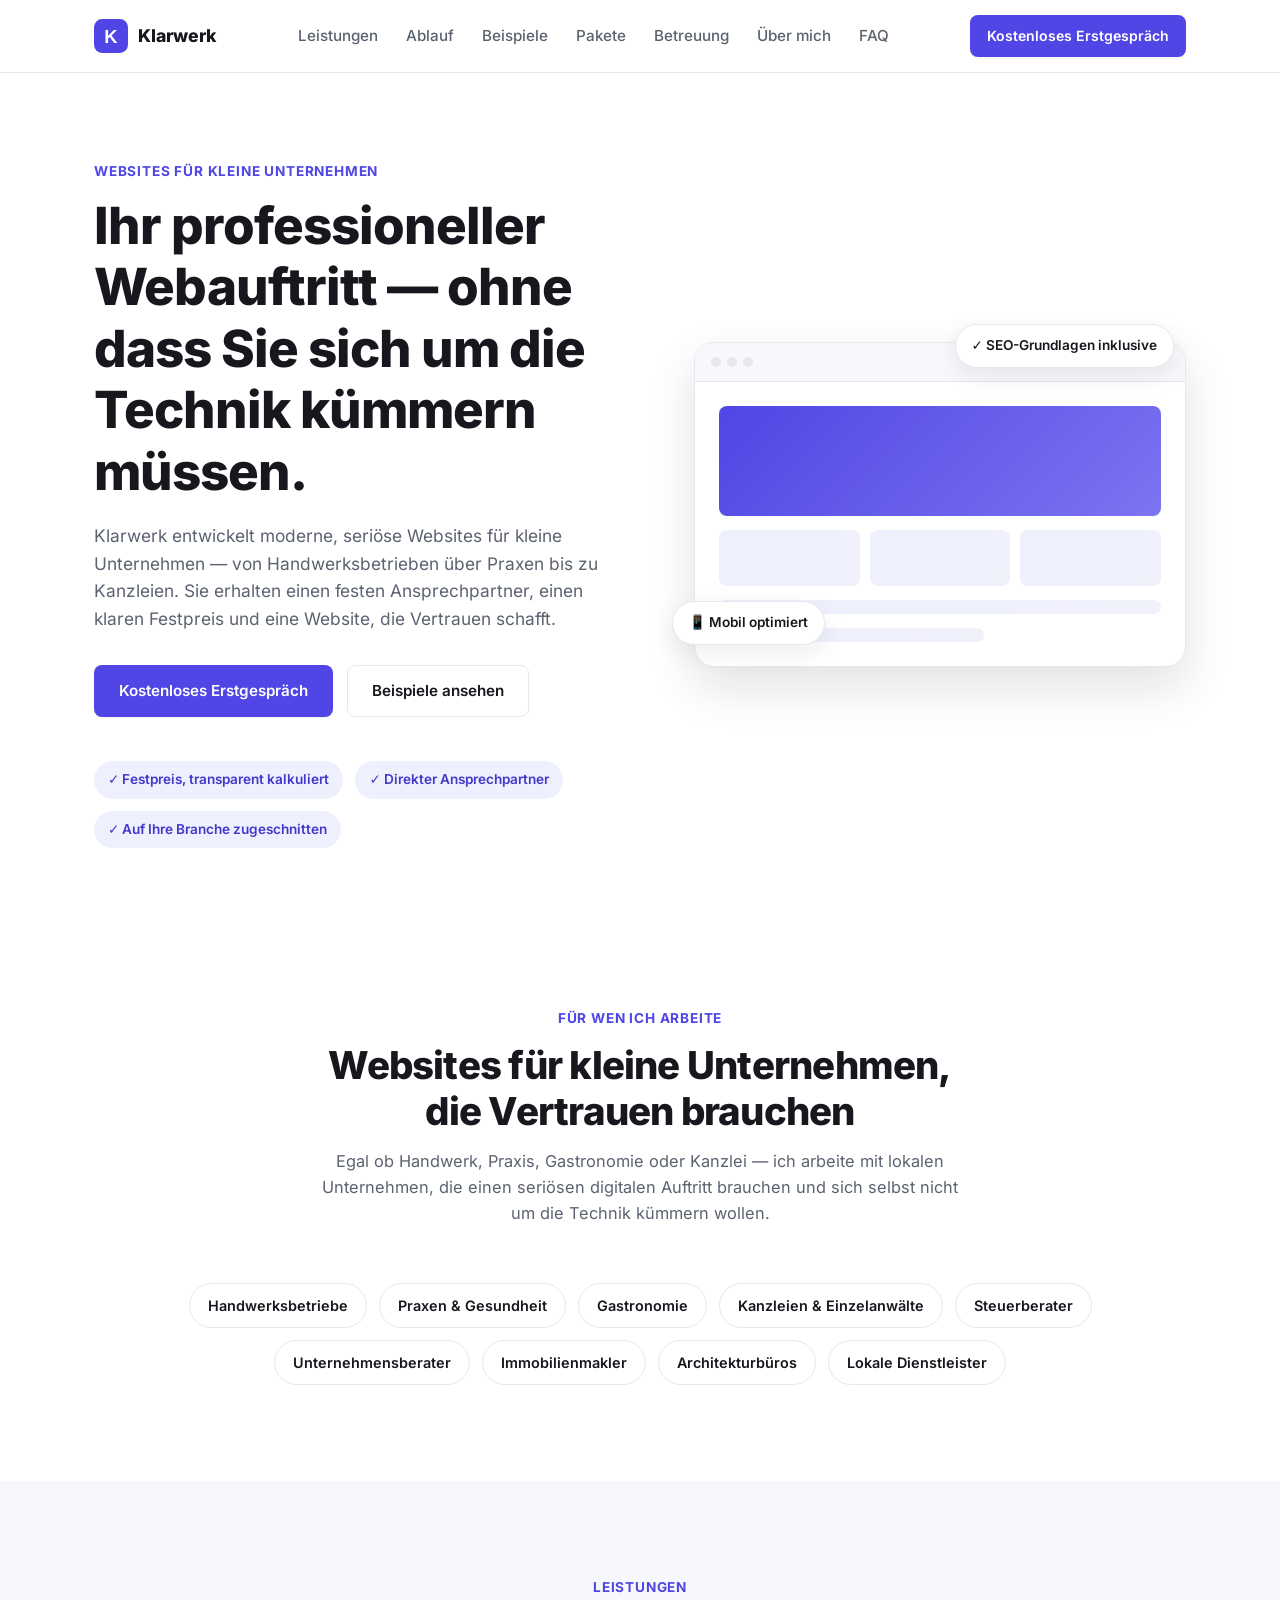
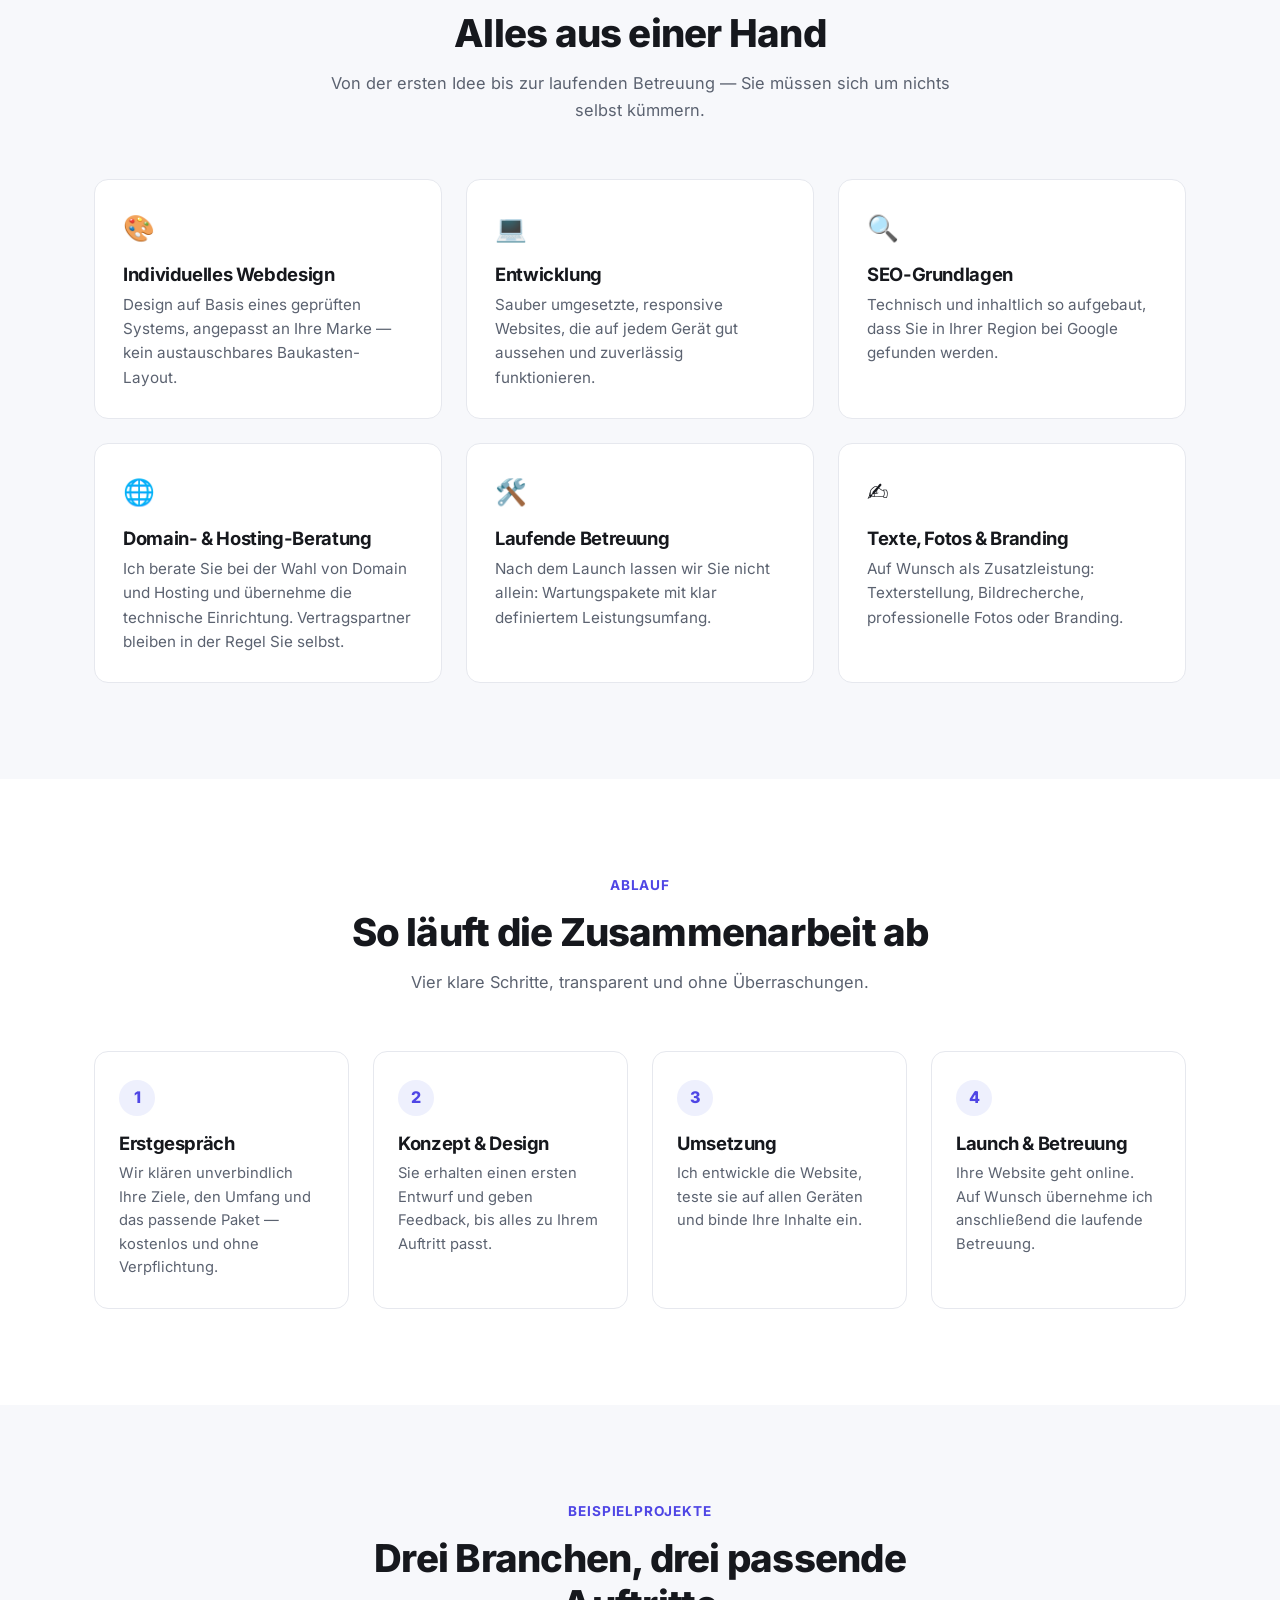
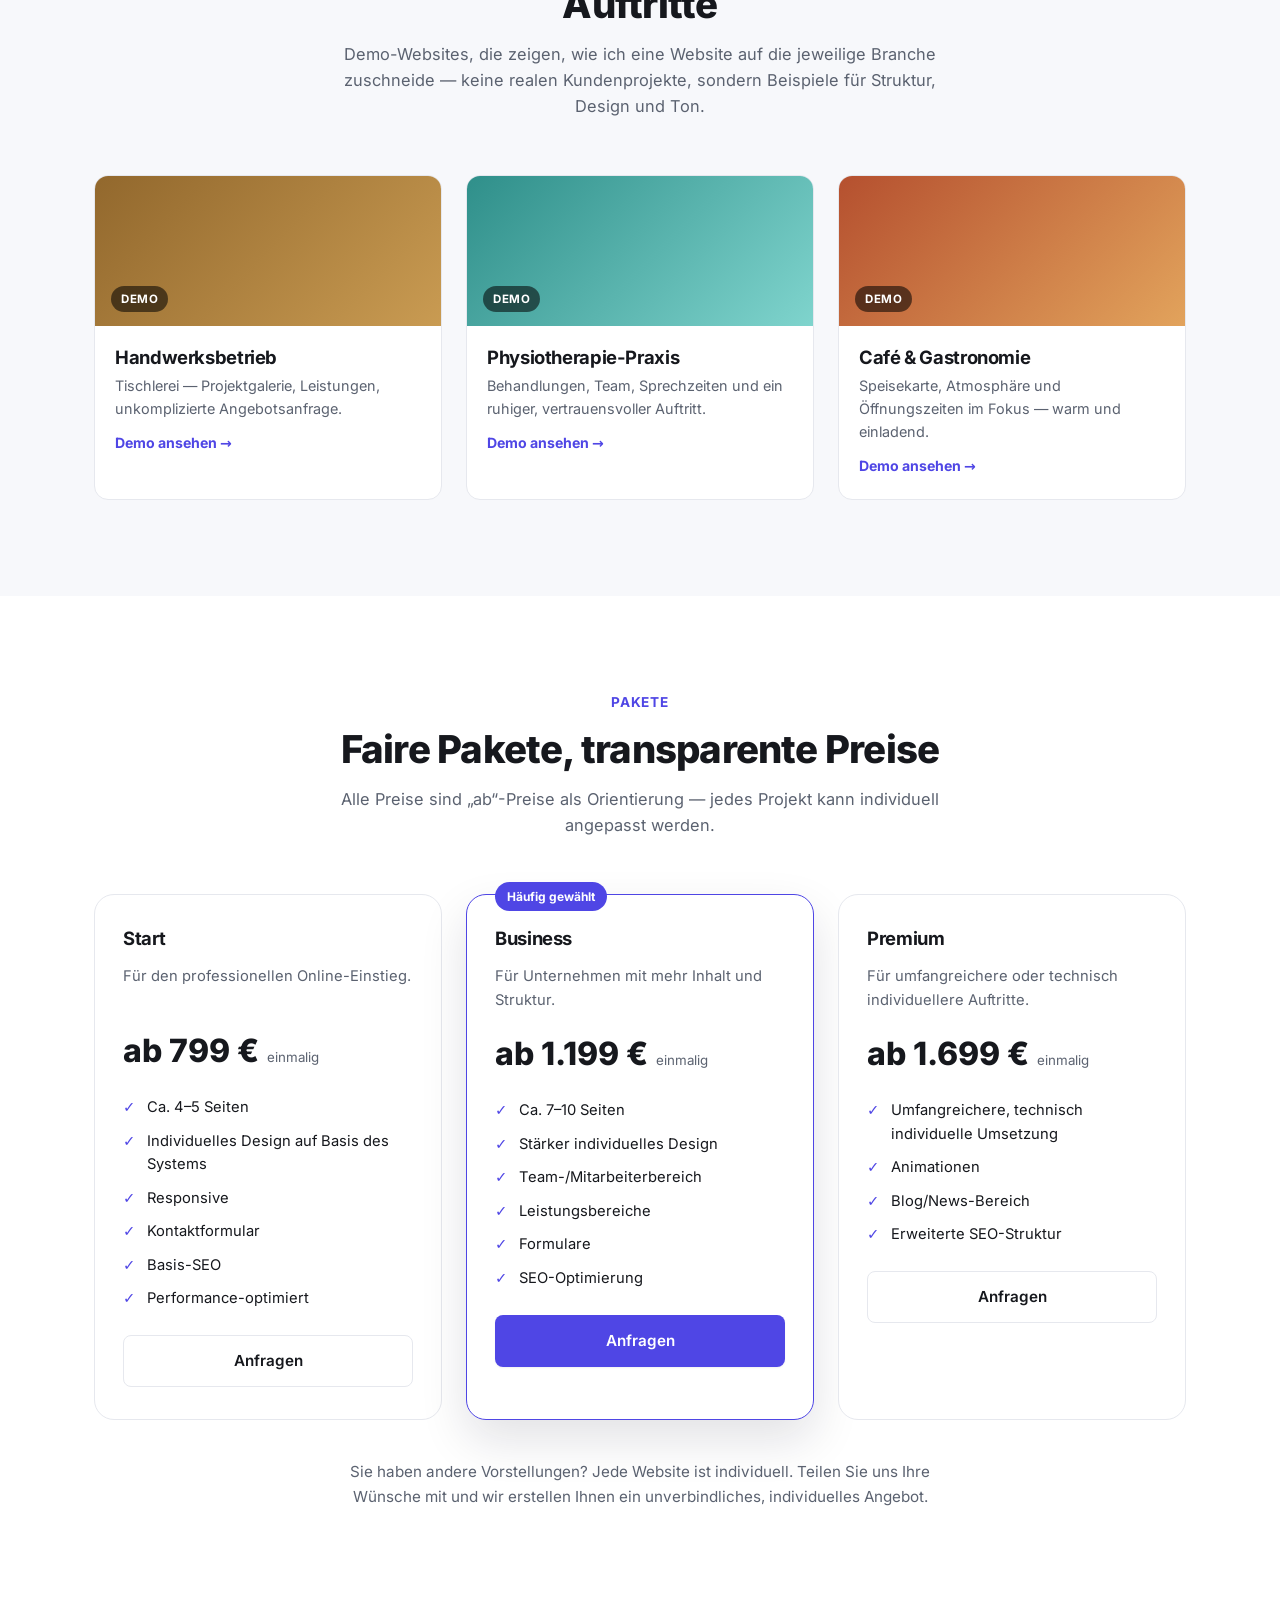
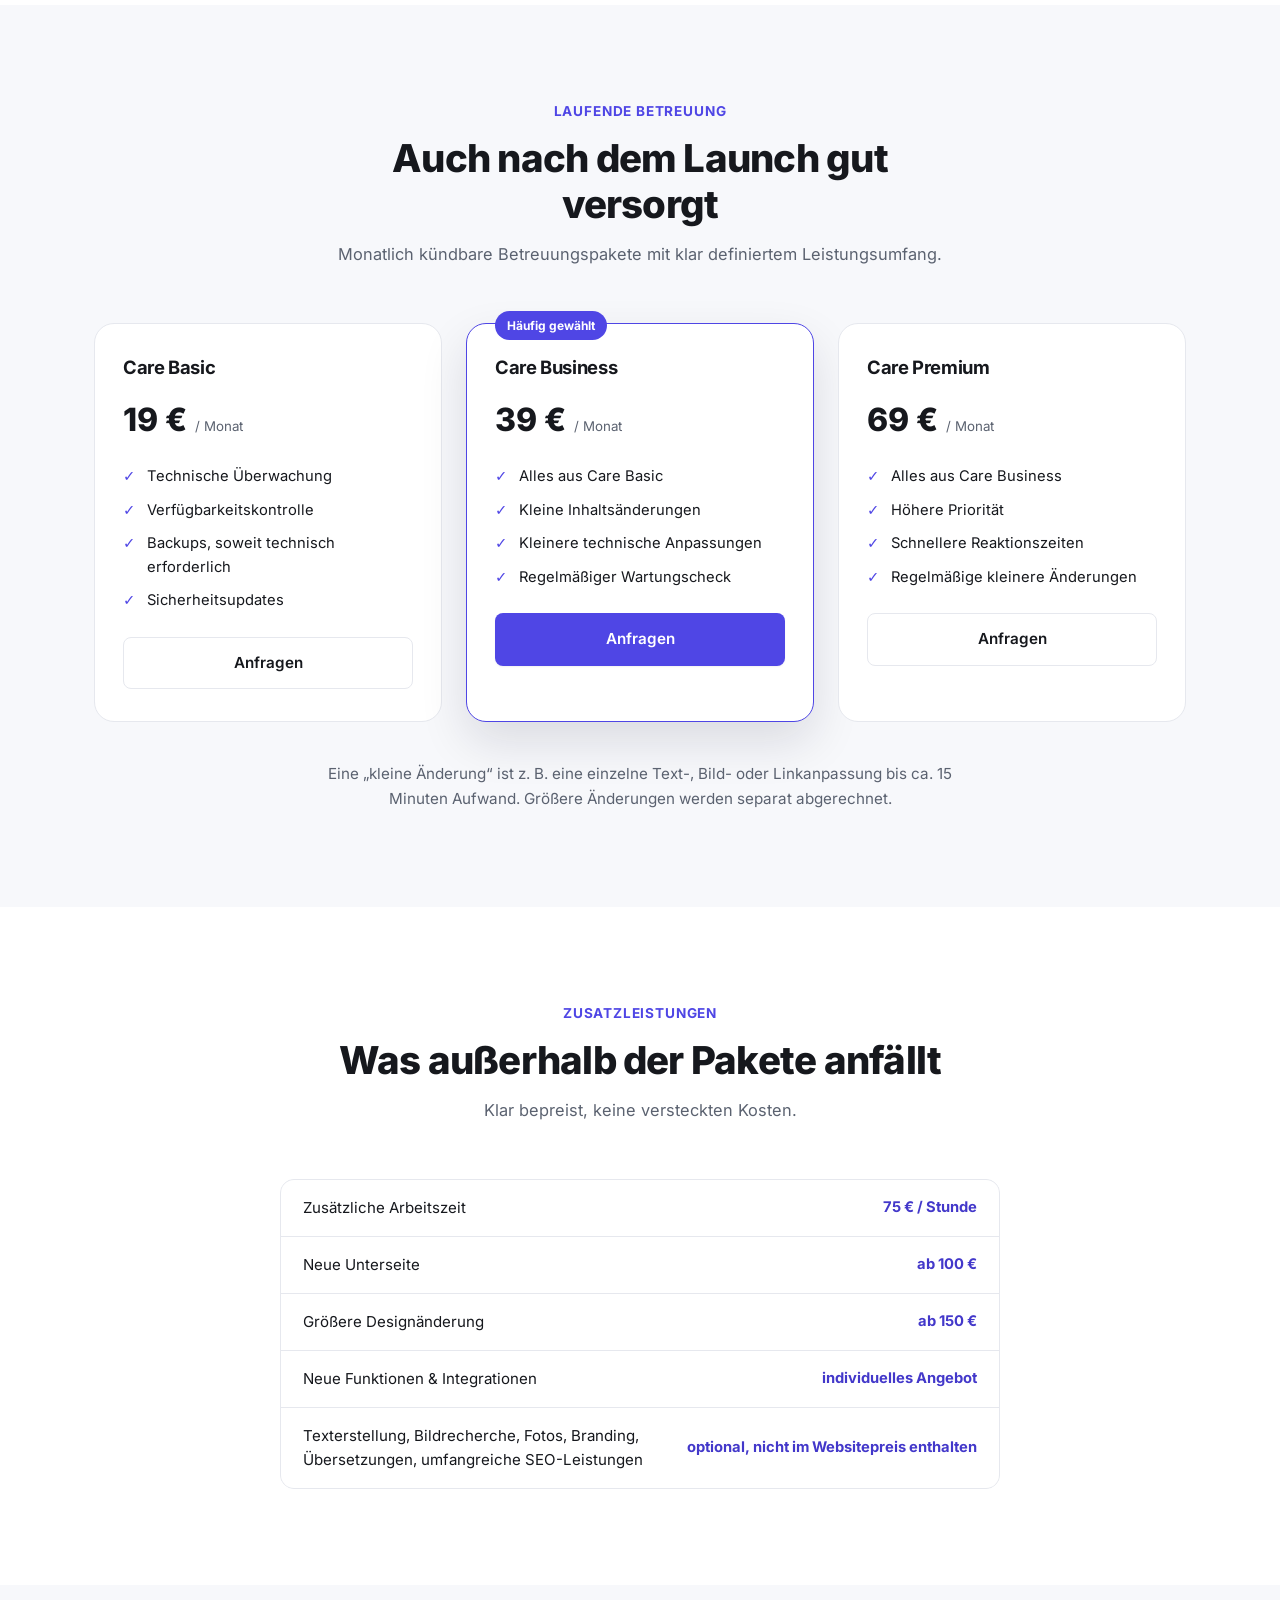
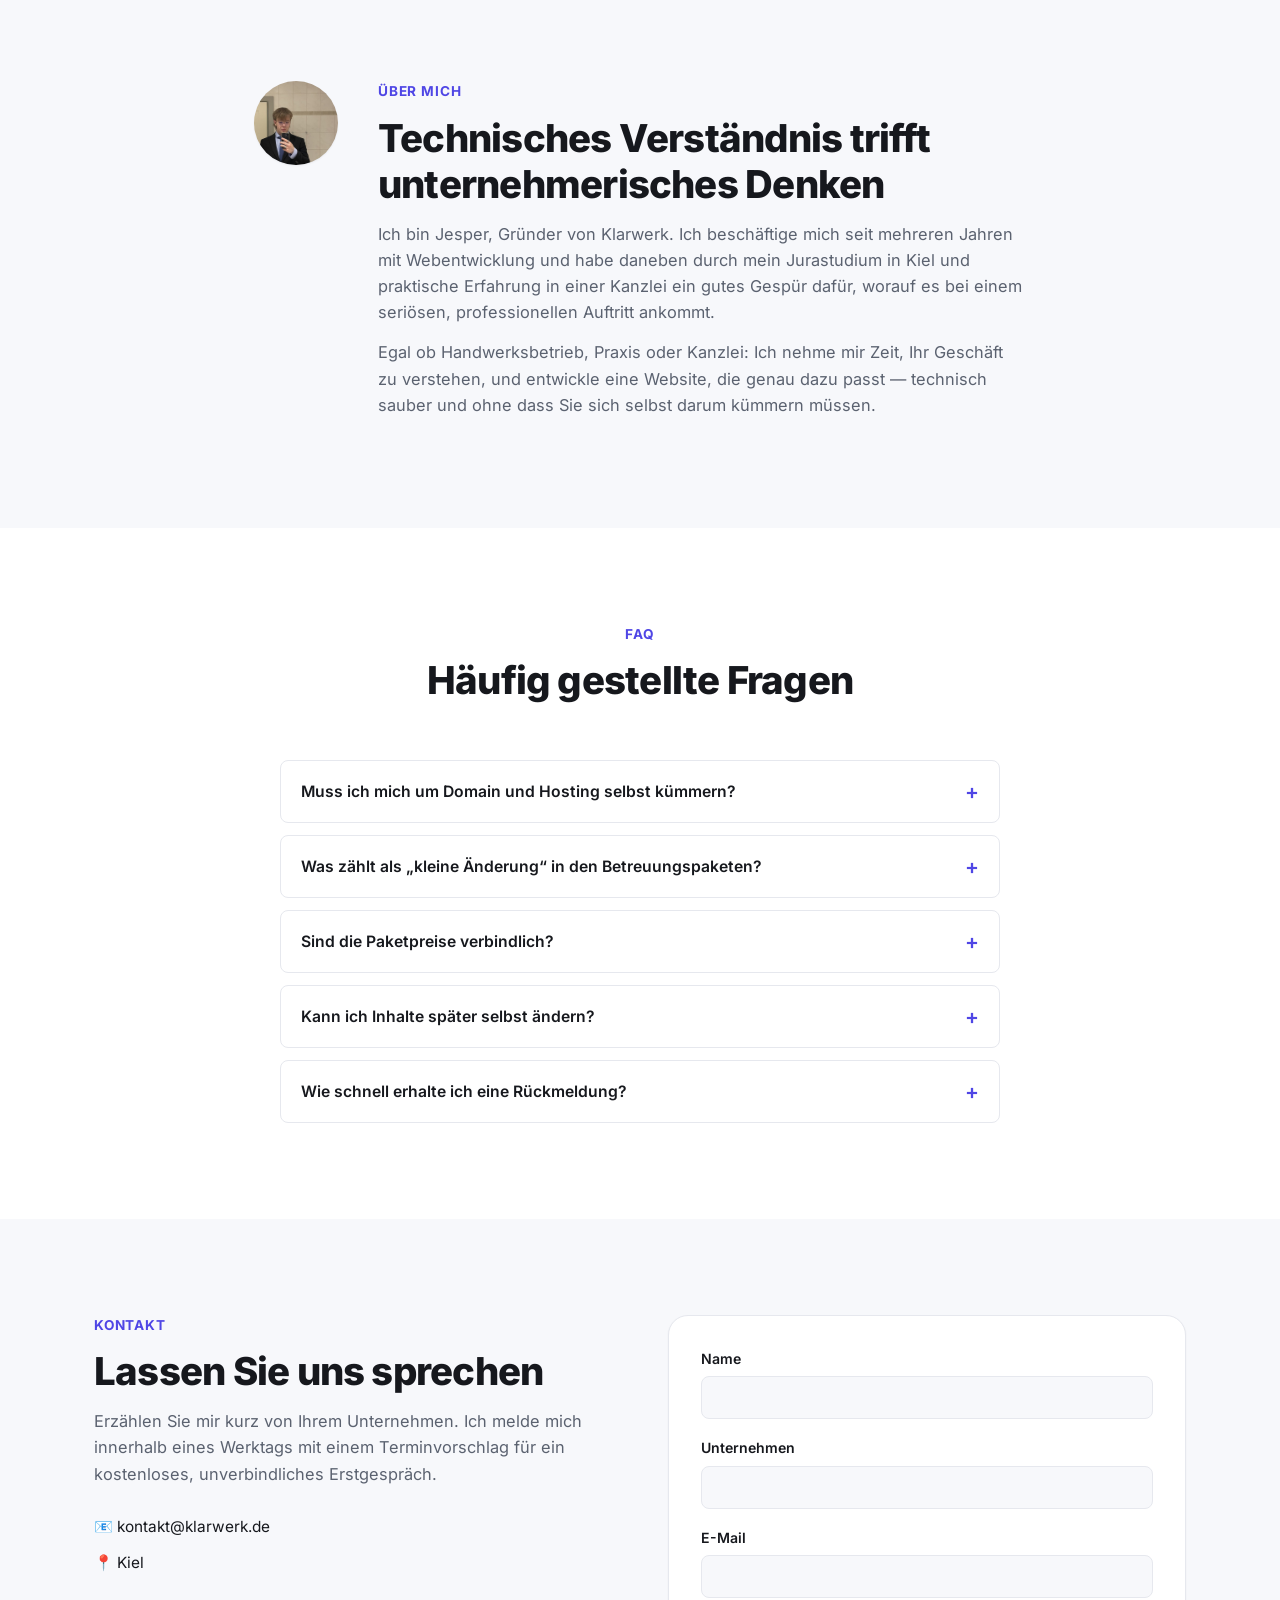
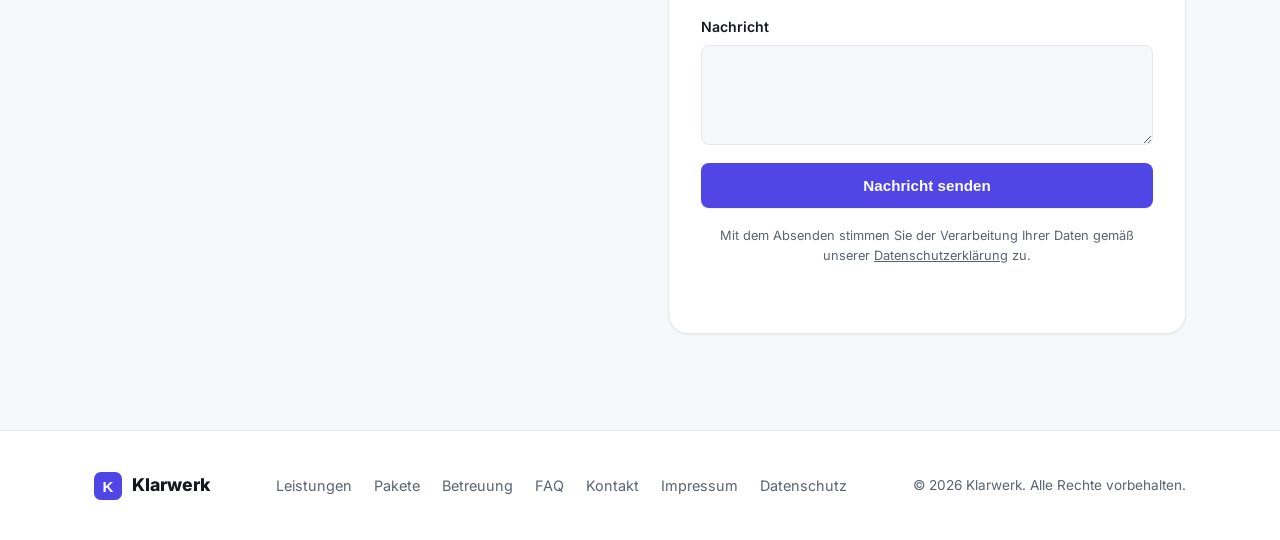
==== commit d0a5b56b: "Add real photo to Über-mich section Replace the placeholder "J" avatar circle with a cropped headsho" ====
--- a/index.html
+++ b/index.html
@@ -412,7 +412,7 @@
   <!-- ÜBER MICH -->
   <section class="section section-alt" id="ueber-mich">
     <div class="container about-grid">
-      <div class="about-avatar reveal" aria-hidden="true">J</div>
+      <img class="about-avatar reveal" src="images/jesper-avatar.jpg" alt="Jesper Labudde, Gründer von Klarwerk" width="84" height="84">
       <div class="about-text reveal">
         <p class="eyebrow">Über mich</p>
         <h2>Technisches Verständnis trifft unternehmerisches Denken</h2>
--- a/css/style.css
+++ b/css/style.css
@@ -354,14 +354,9 @@
   width: 84px;
   height: 84px;
   border-radius: 50%;
-  background: var(--color-primary);
-  color: #fff;
-  display: flex;
-  align-items: center;
-  justify-content: center;
-  font-size: 2rem;
-  font-weight: 800;
+  object-fit: cover;
   flex-shrink: 0;
+  box-shadow: var(--shadow-sm);
 }
 .about-text .section-lead { margin-bottom: 14px; }
 
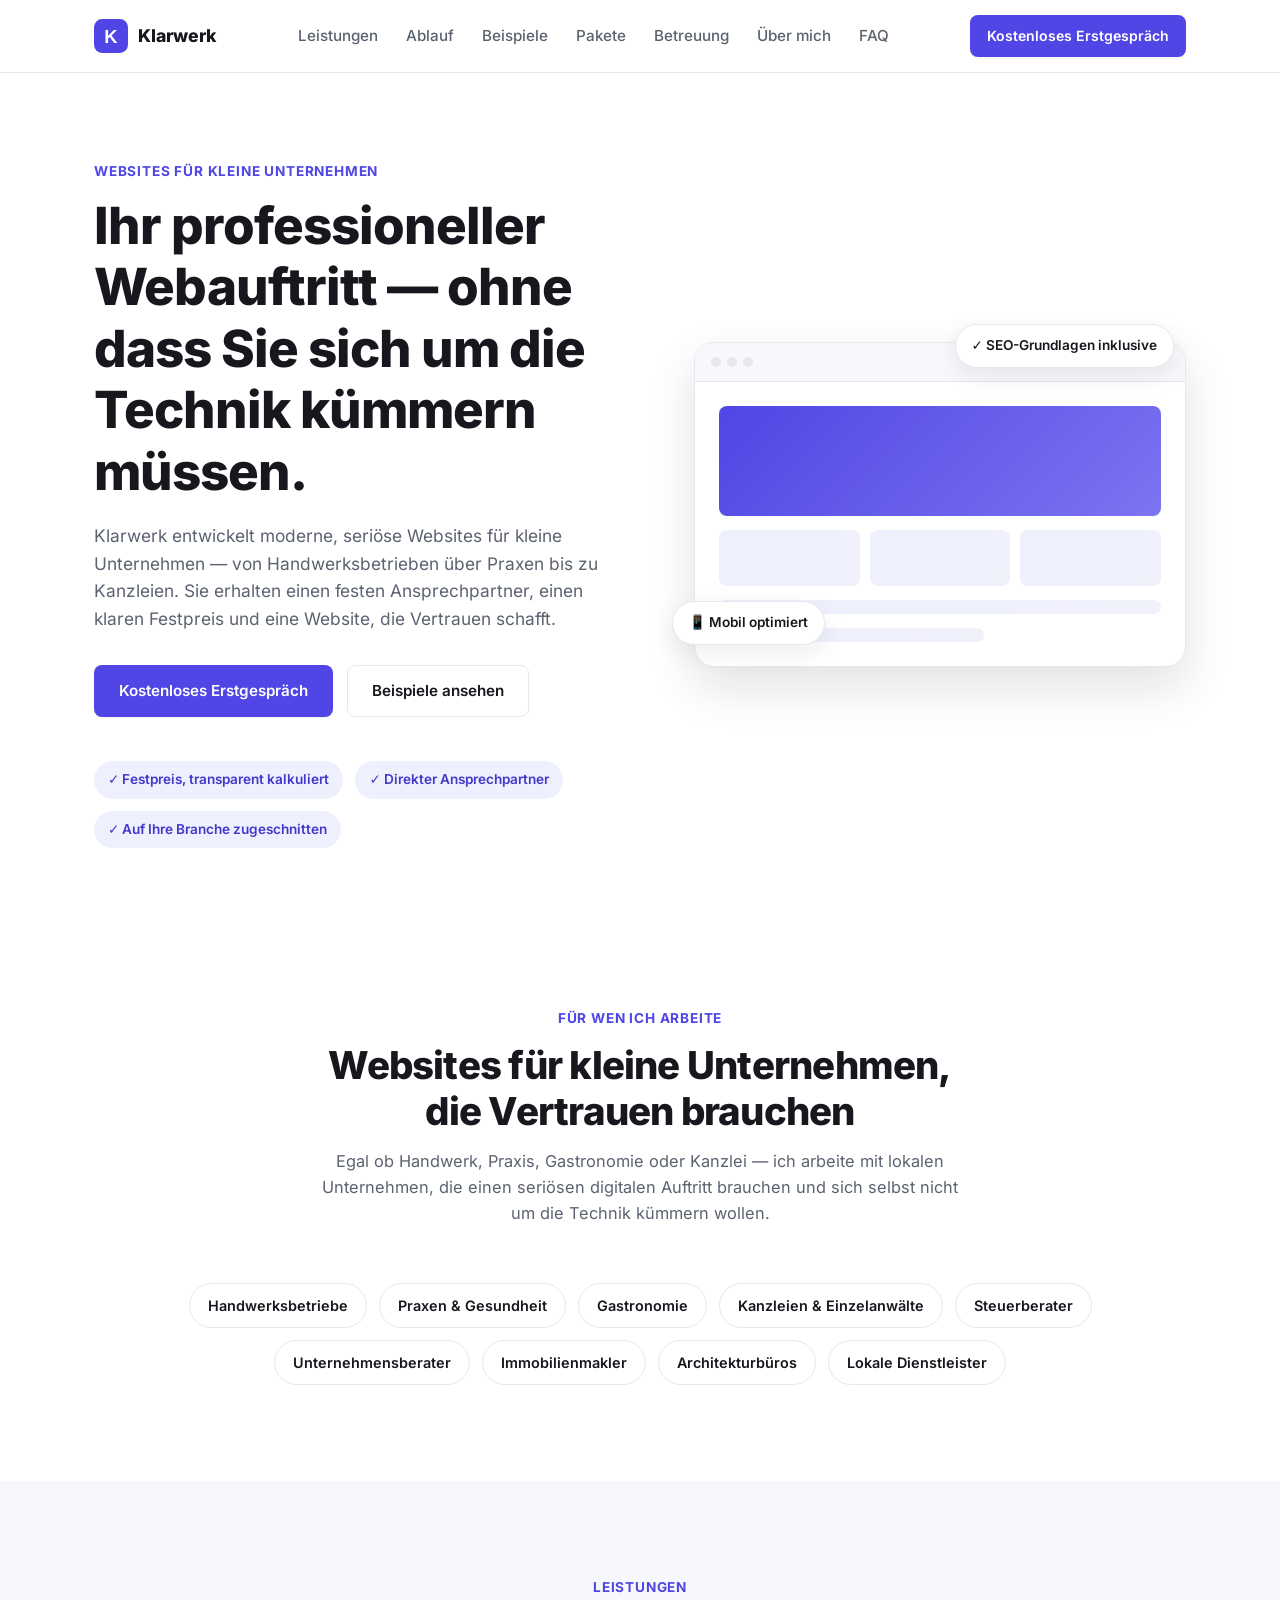
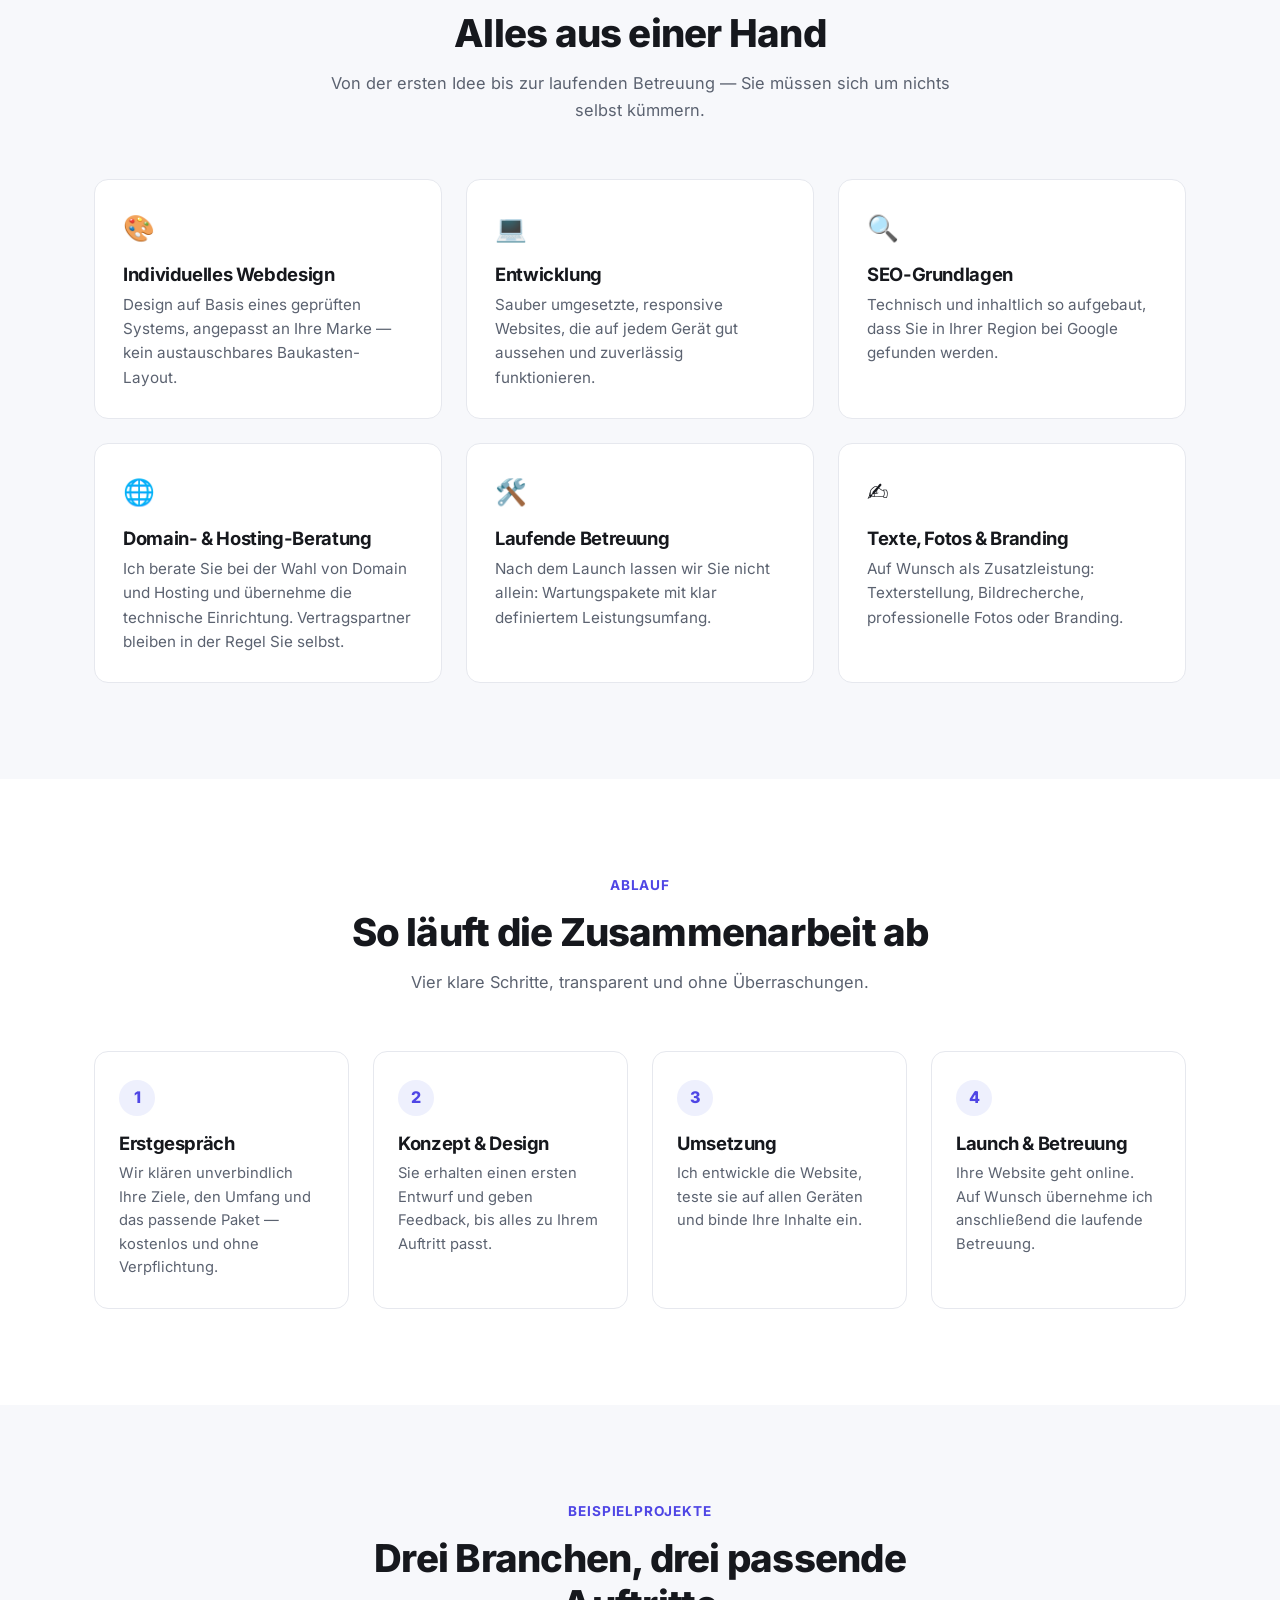
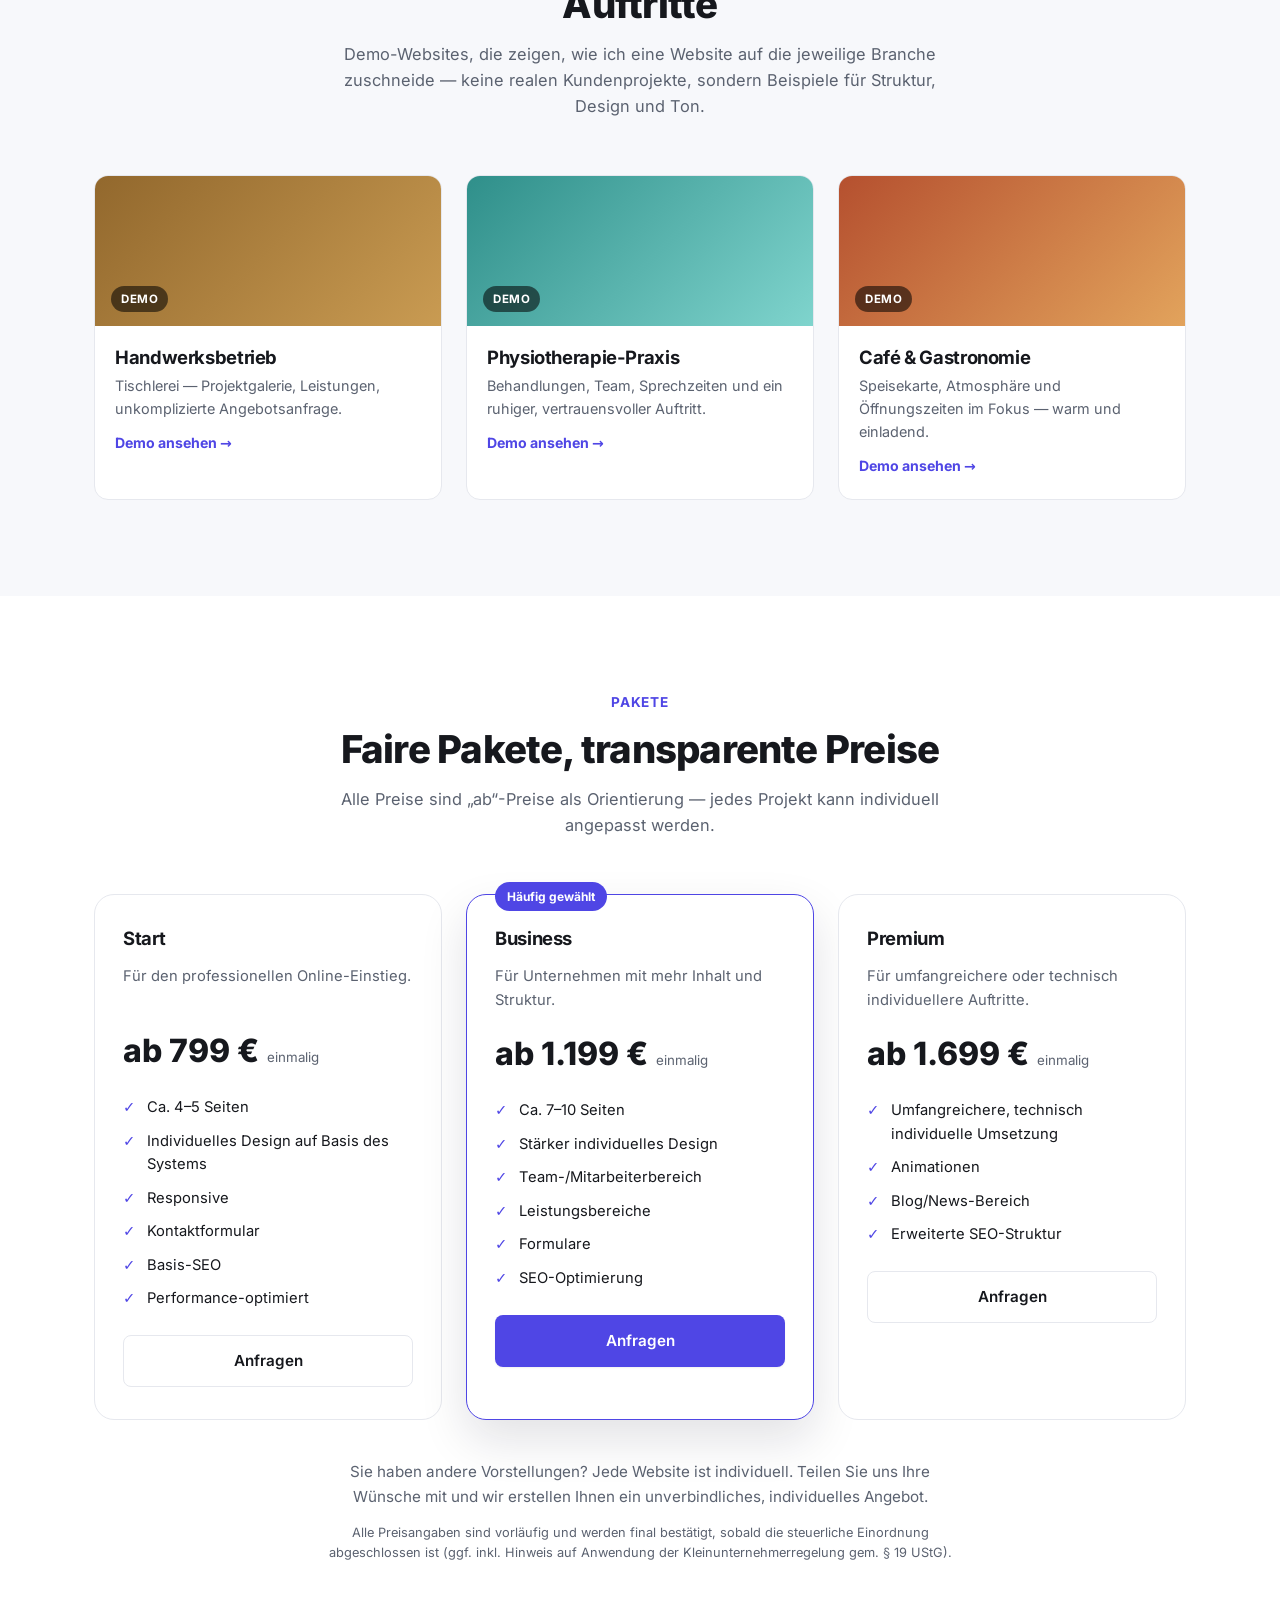
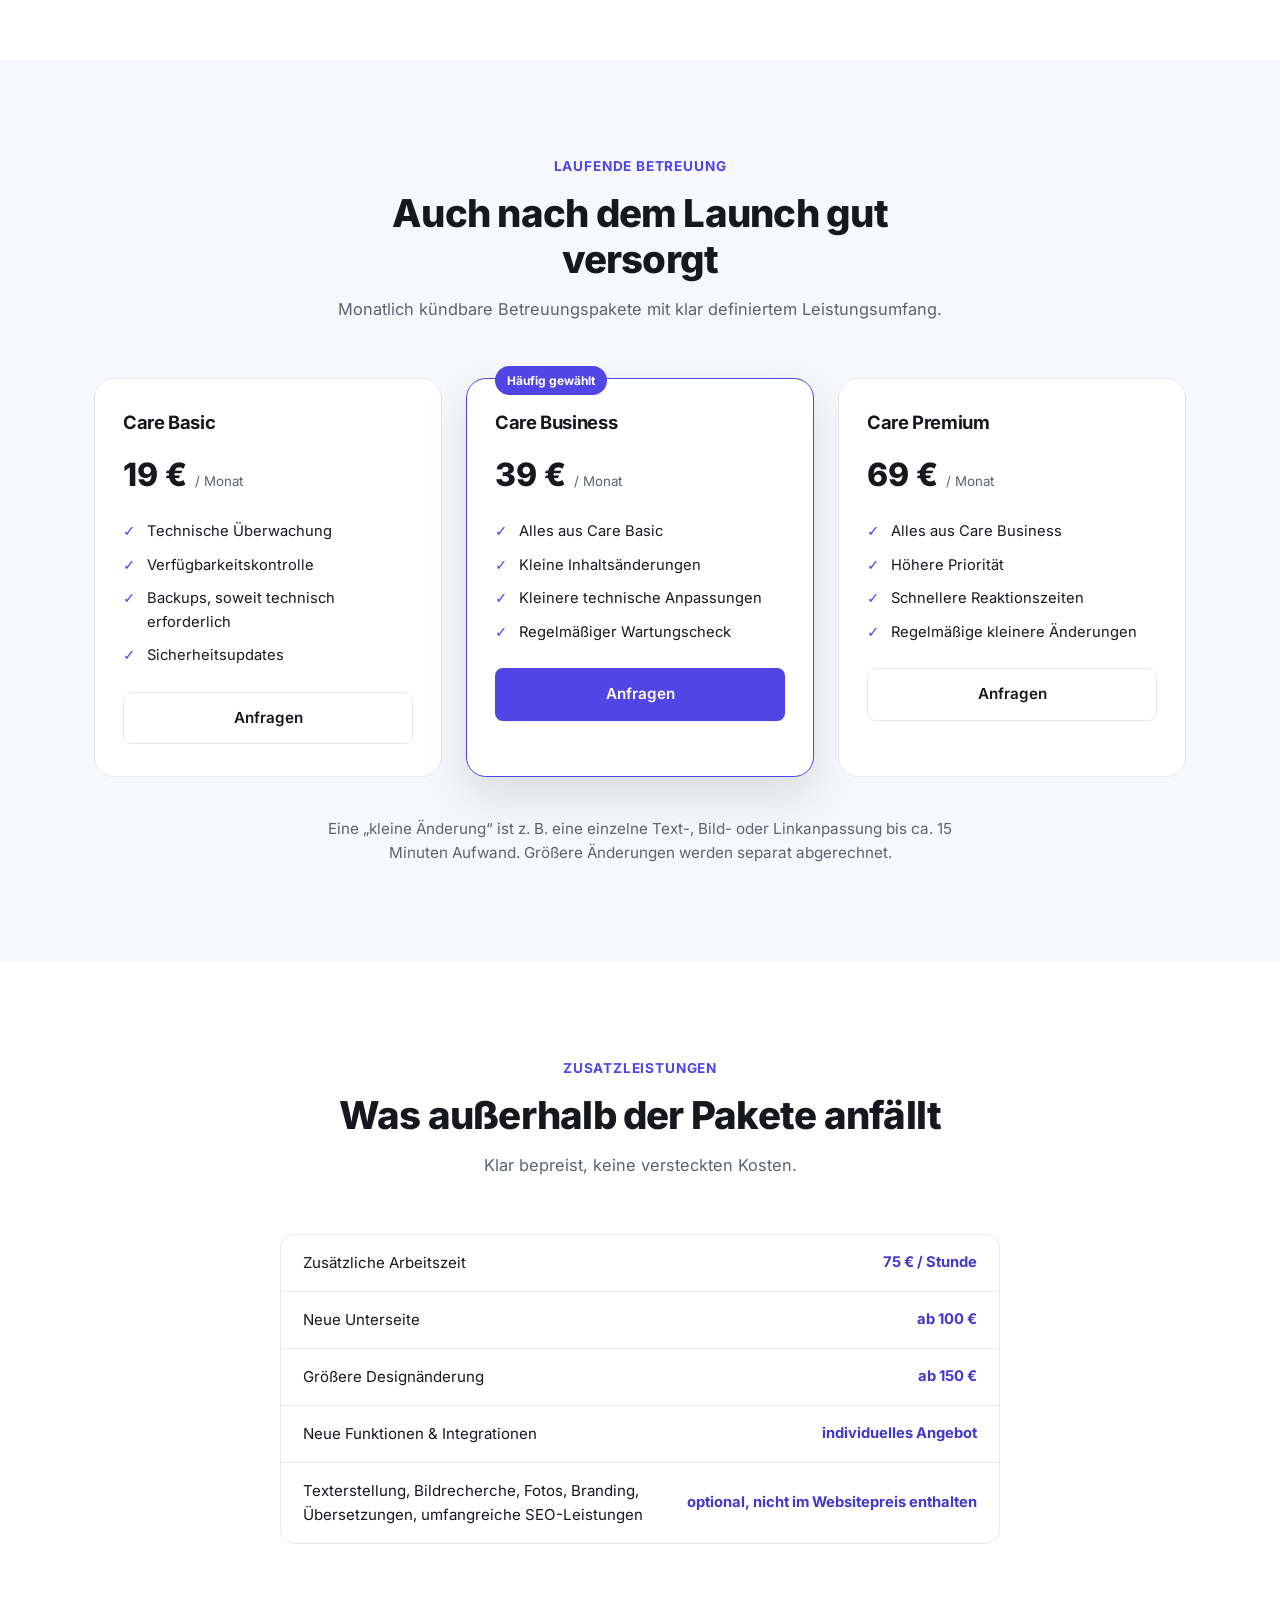
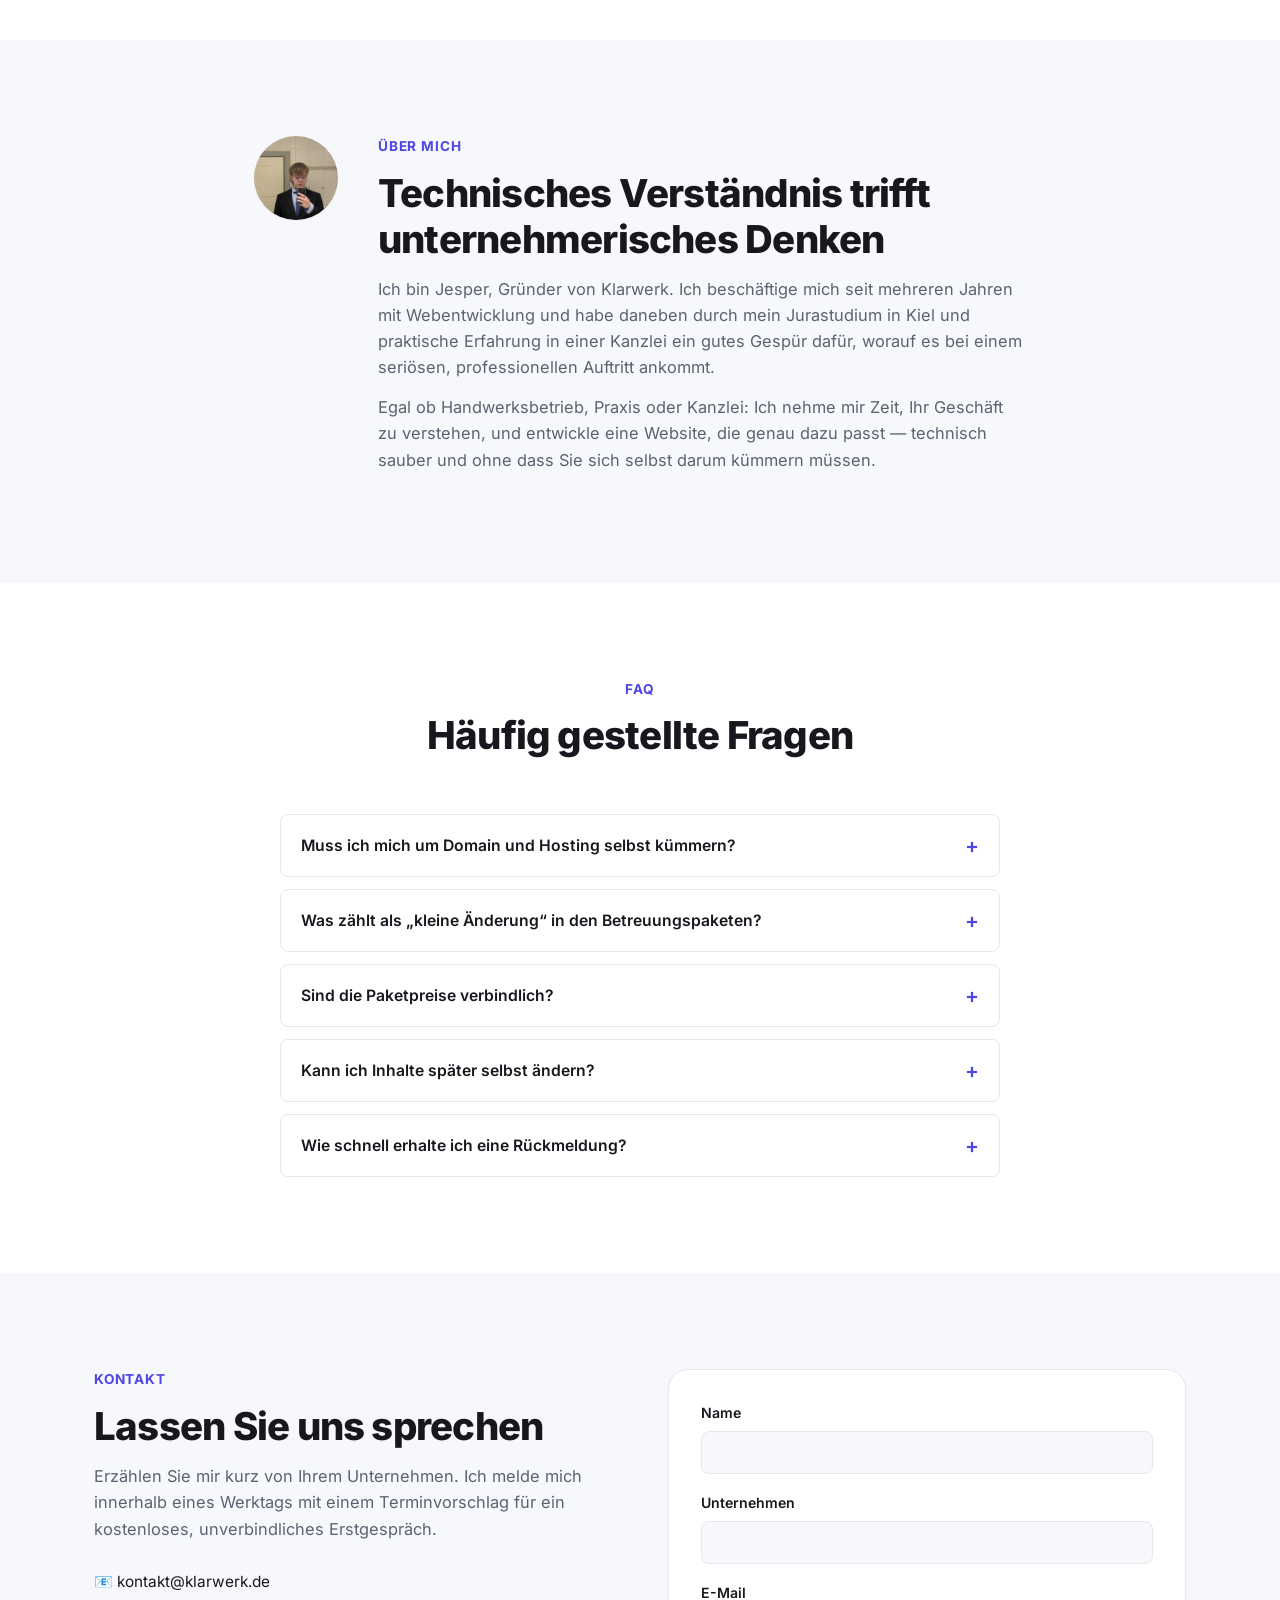
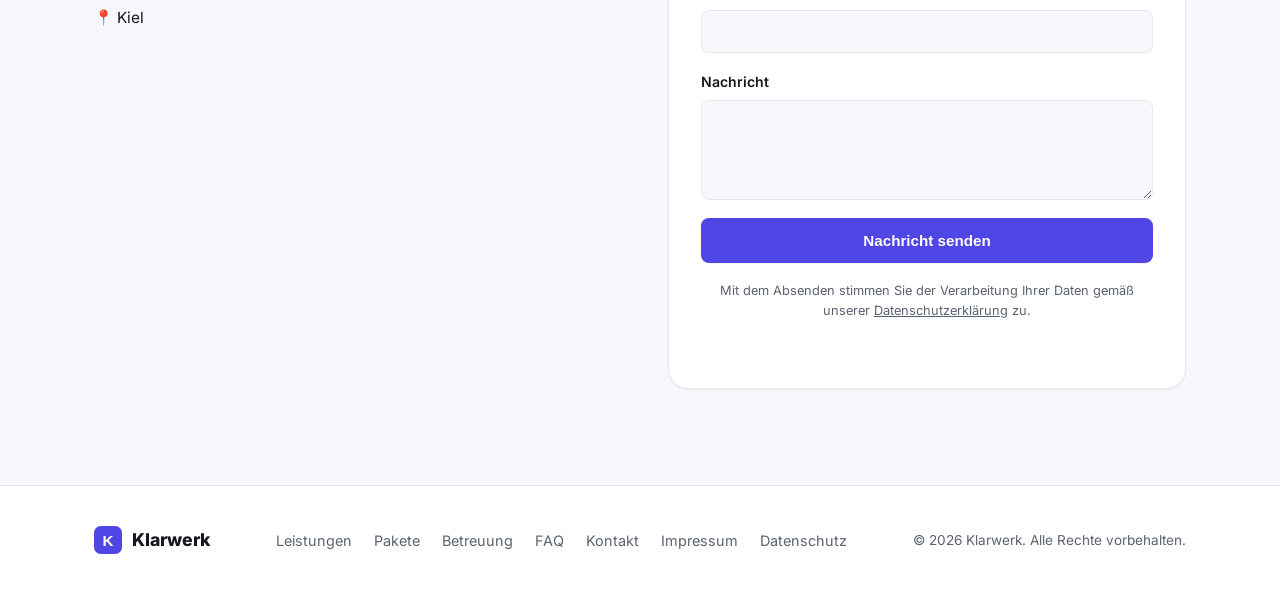
==== commit 8ac35d36: "Resolve autonomous cleanup items: legal research, spam guard, fonts, OG PNG - Impressum: replace ope" ====
--- a/index.html
+++ b/index.html
@@ -13,7 +13,7 @@
 <meta property="og:title" content="Klarwerk — Professionelle Websites für kleine Unternehmen">
 <meta property="og:description" content="Websites für kleine Unternehmen — von Handwerksbetrieben über Praxen bis zu Kanzleien. Festpreis, persönlicher Ansprechpartner, laufende Betreuung.">
 <meta property="og:url" content="https://www.klarwerk.de/">
-<meta property="og:image" content="https://www.klarwerk.de/og-image.svg">
+<meta property="og:image" content="https://www.klarwerk.de/og-image.png">
 <meta property="og:image:width" content="1200">
 <meta property="og:image:height" content="630">
 <meta property="og:locale" content="de_DE">
@@ -21,7 +21,7 @@
 <meta name="twitter:card" content="summary_large_image">
 <meta name="twitter:title" content="Klarwerk — Professionelle Websites für kleine Unternehmen">
 <meta name="twitter:description" content="Websites für kleine Unternehmen — Festpreis, persönlicher Ansprechpartner, laufende Betreuung.">
-<meta name="twitter:image" content="https://www.klarwerk.de/og-image.svg">
+<meta name="twitter:image" content="https://www.klarwerk.de/og-image.png">
 
 <link rel="icon" href="data:image/svg+xml,<svg xmlns=%22http://www.w3.org/2000/svg%22 viewBox=%220 0 100 100%22><rect width=%22100%22 height=%22100%22 rx=%2224%22 fill=%22%234f46e5%22/><text x=%2250%22 y=%2270%22 font-family=%22Arial, sans-serif%22 font-weight=%22800%22 font-size=%2254%22 fill=%22white%22 text-anchor=%22middle%22>K</text></svg>">
 <link rel="apple-touch-icon" href="data:image/svg+xml,<svg xmlns=%22http://www.w3.org/2000/svg%22 viewBox=%220 0 100 100%22><rect width=%22100%22 height=%22100%22 fill=%22%234f46e5%22/><text x=%2250%22 y=%2270%22 font-family=%22Arial, sans-serif%22 font-weight=%22800%22 font-size=%2254%22 fill=%22white%22 text-anchor=%22middle%22>K</text></svg>">
@@ -316,6 +316,11 @@
         uns Ihre Wünsche mit und wir erstellen Ihnen ein unverbindliches,
         individuelles Angebot.
       </p>
+      <p class="price-disclaimer reveal">
+        Alle Preisangaben sind vorläufig und werden final bestätigt, sobald
+        die steuerliche Einordnung abgeschlossen ist (ggf. inkl. Hinweis auf
+        Anwendung der Kleinunternehmerregelung gem. § 19 UStG).
+      </p>
     </div>
   </section>
 
@@ -510,6 +515,7 @@
 
       <form class="kontakt-form reveal" id="kontaktForm" action="https://formspree.io/f/mrpgznwa" method="POST" novalidate>
         <input type="hidden" name="_subject" value="Neue Anfrage über Klarwerk">
+        <input type="text" name="_gotcha" tabindex="-1" autocomplete="off" class="hp-field" aria-hidden="true">
         <div class="form-row">
           <label for="name">Name</label>
           <input type="text" id="name" name="name" required autocomplete="name">
--- a/css/style.css
+++ b/css/style.css
@@ -318,6 +318,14 @@
   color: var(--color-text-muted);
   font-size: 0.95rem;
 }
+.price-disclaimer {
+  max-width: 640px;
+  margin: 14px auto 0;
+  text-align: center;
+  color: var(--color-text-muted);
+  font-size: 0.8rem;
+  opacity: 0.85;
+}
 
 /* ---------- Zusatzleistungen ---------- */
 .addon-list {
@@ -533,6 +541,7 @@
   background: #fff;
 }
 .form-status { font-size: 0.88rem; min-height: 1.2em; color: var(--color-primary); font-weight: 600; }
+.hp-field { position: absolute; left: -9999px; width: 1px; height: 1px; opacity: 0; pointer-events: none; }
 .form-consent { font-size: 0.8rem; color: var(--color-text-muted); text-align: center; }
 .form-consent a { color: var(--color-text-muted); text-decoration: underline; }
 
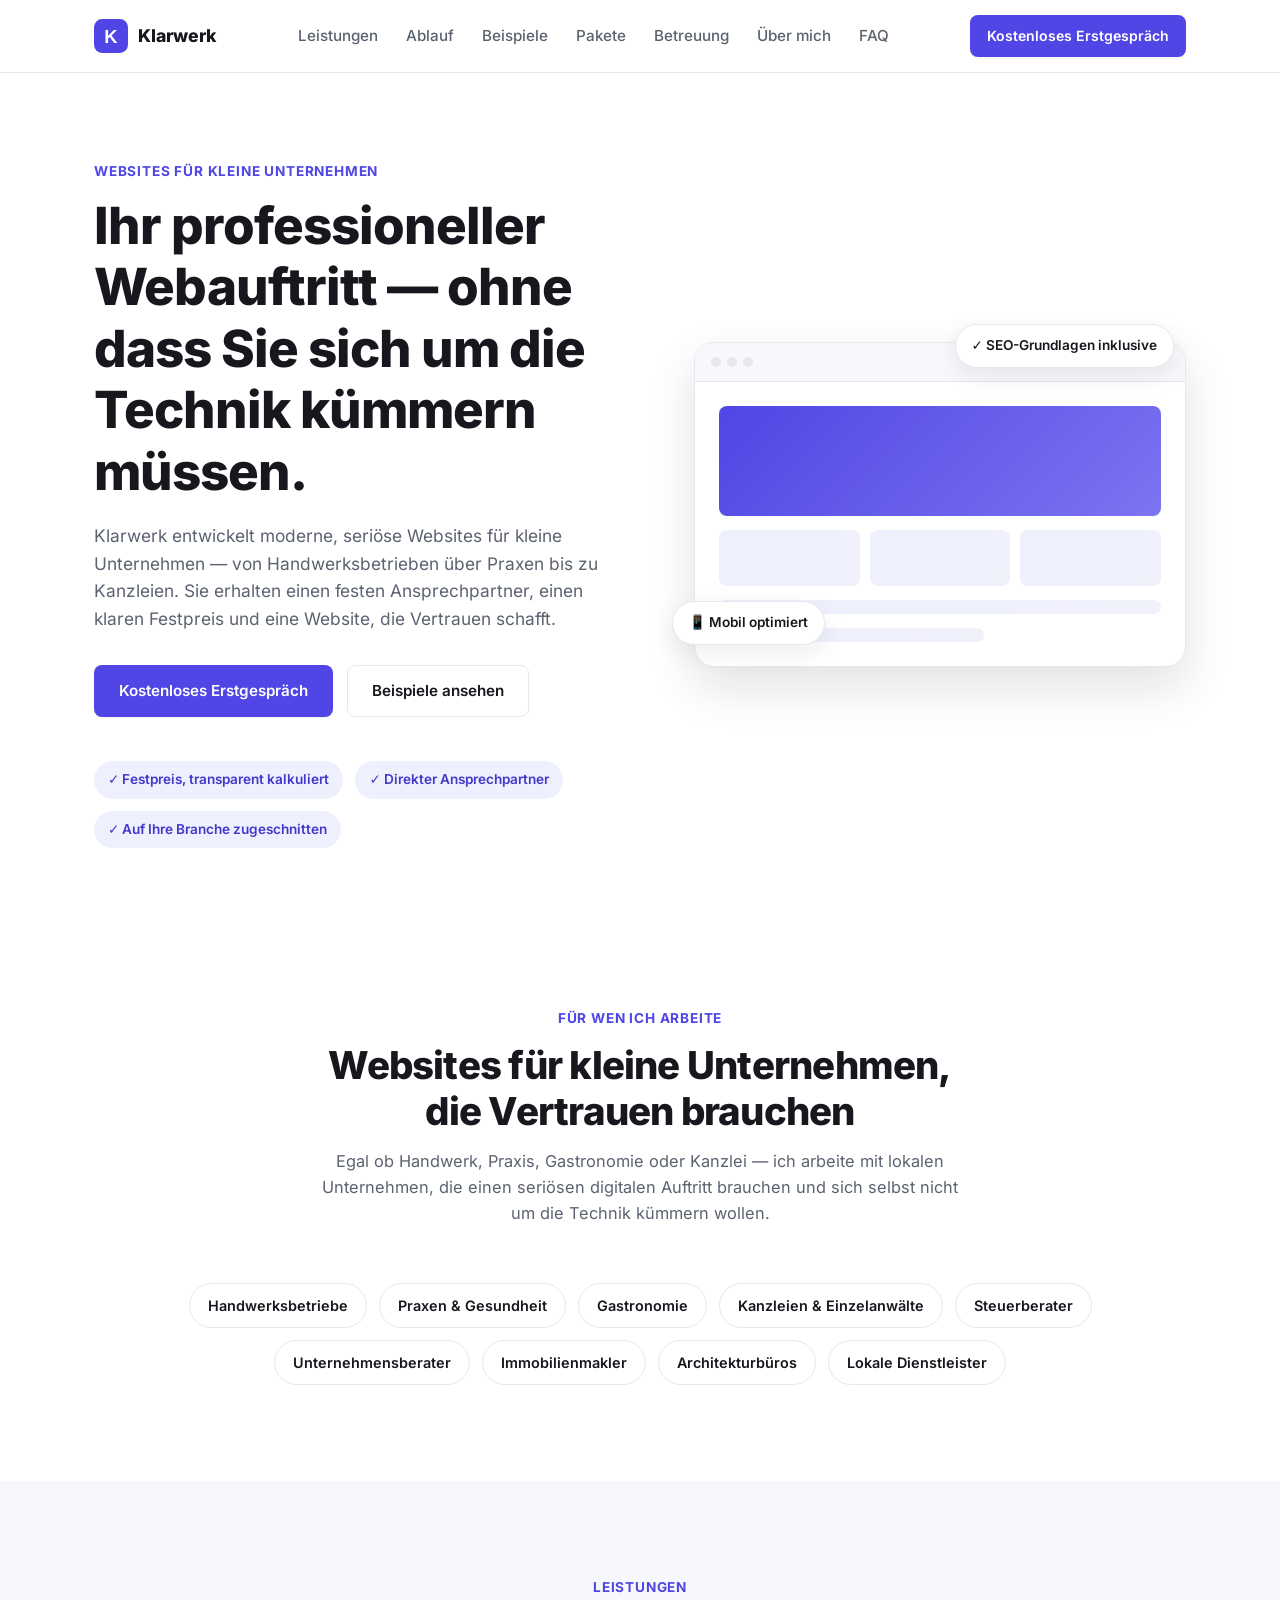
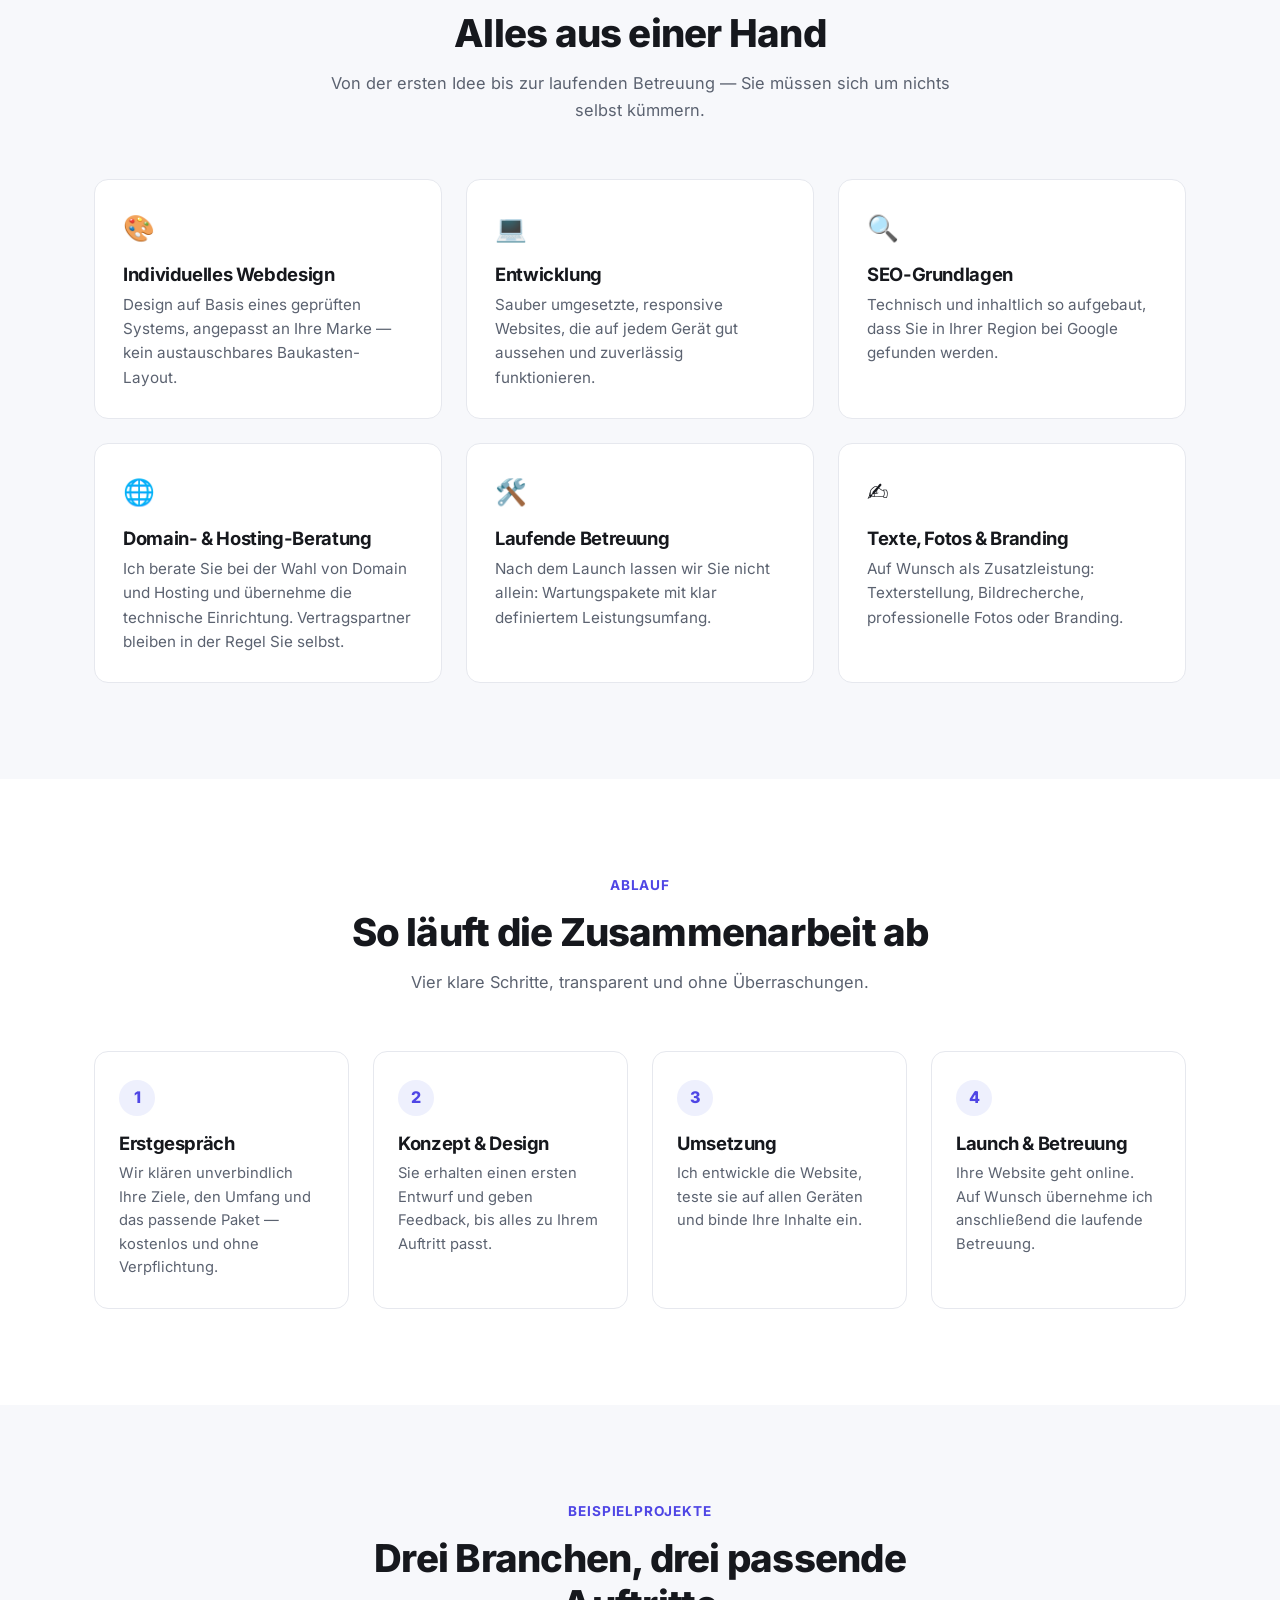
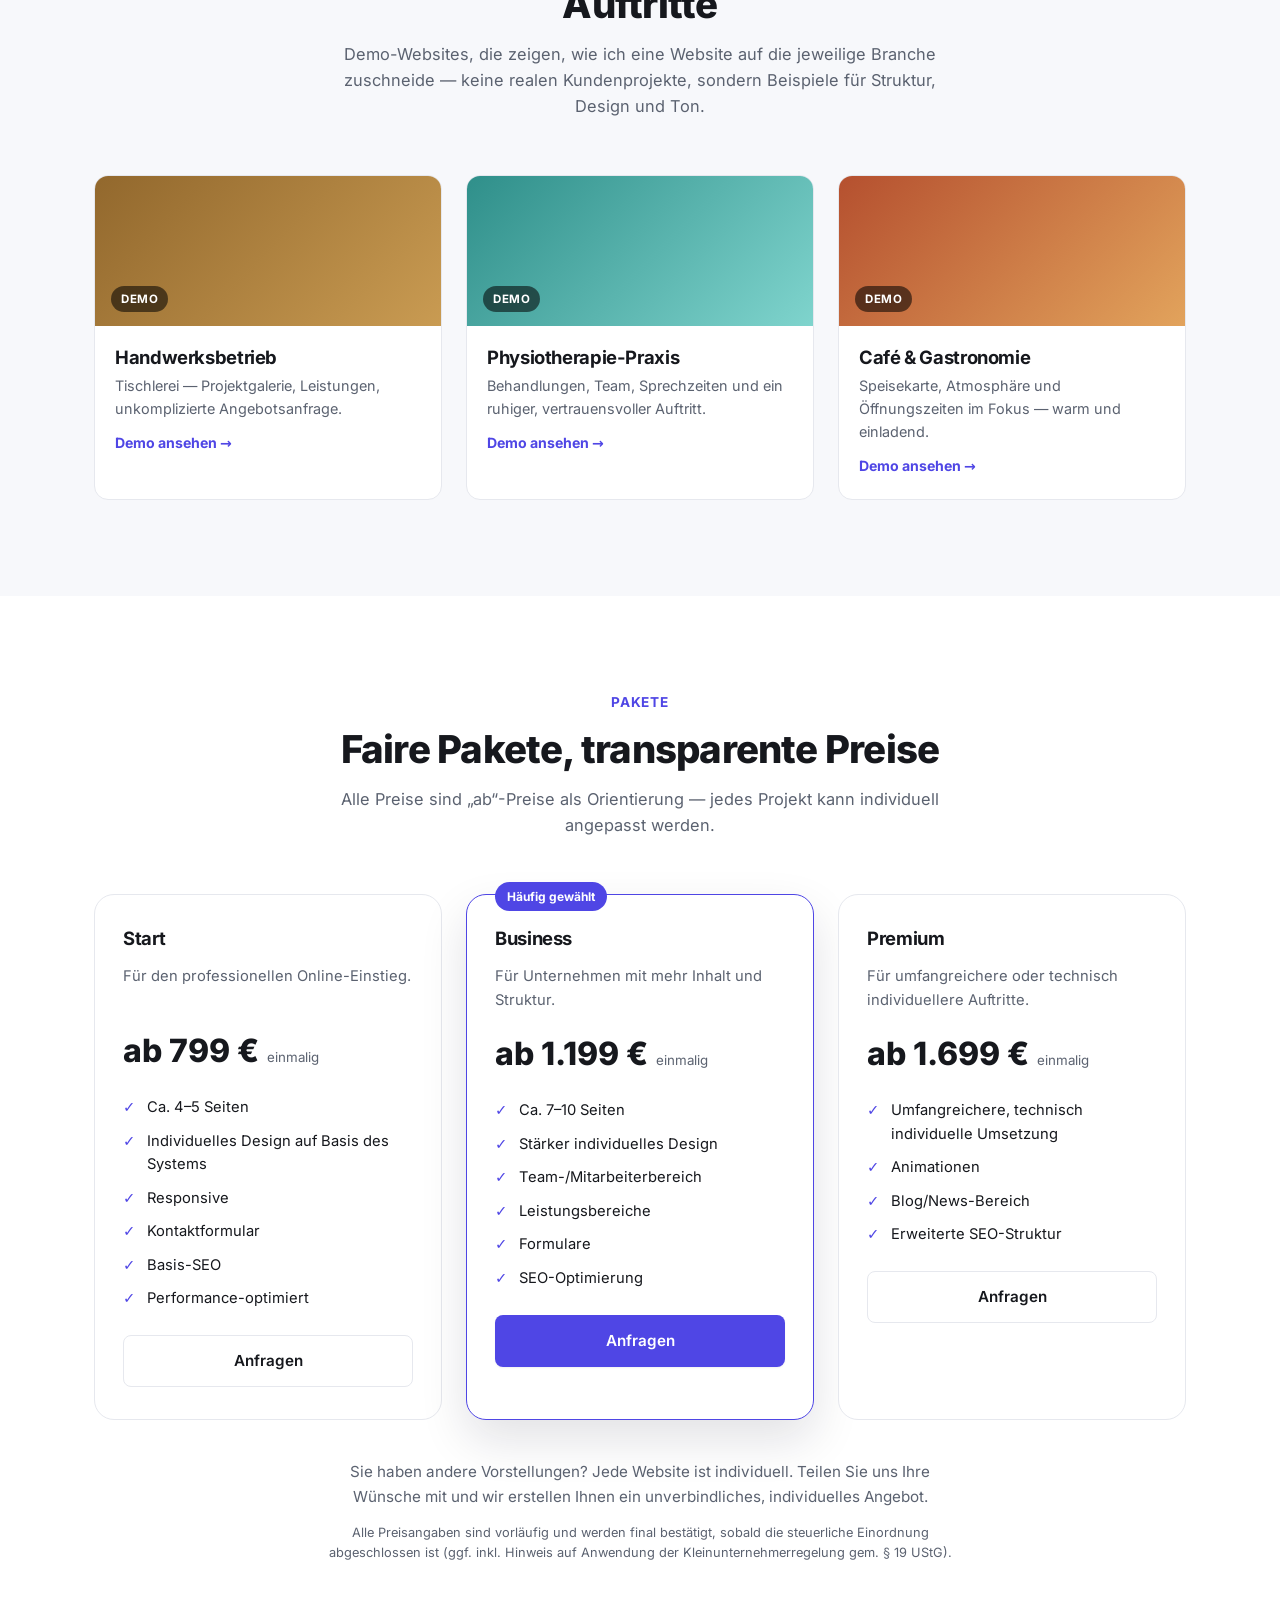
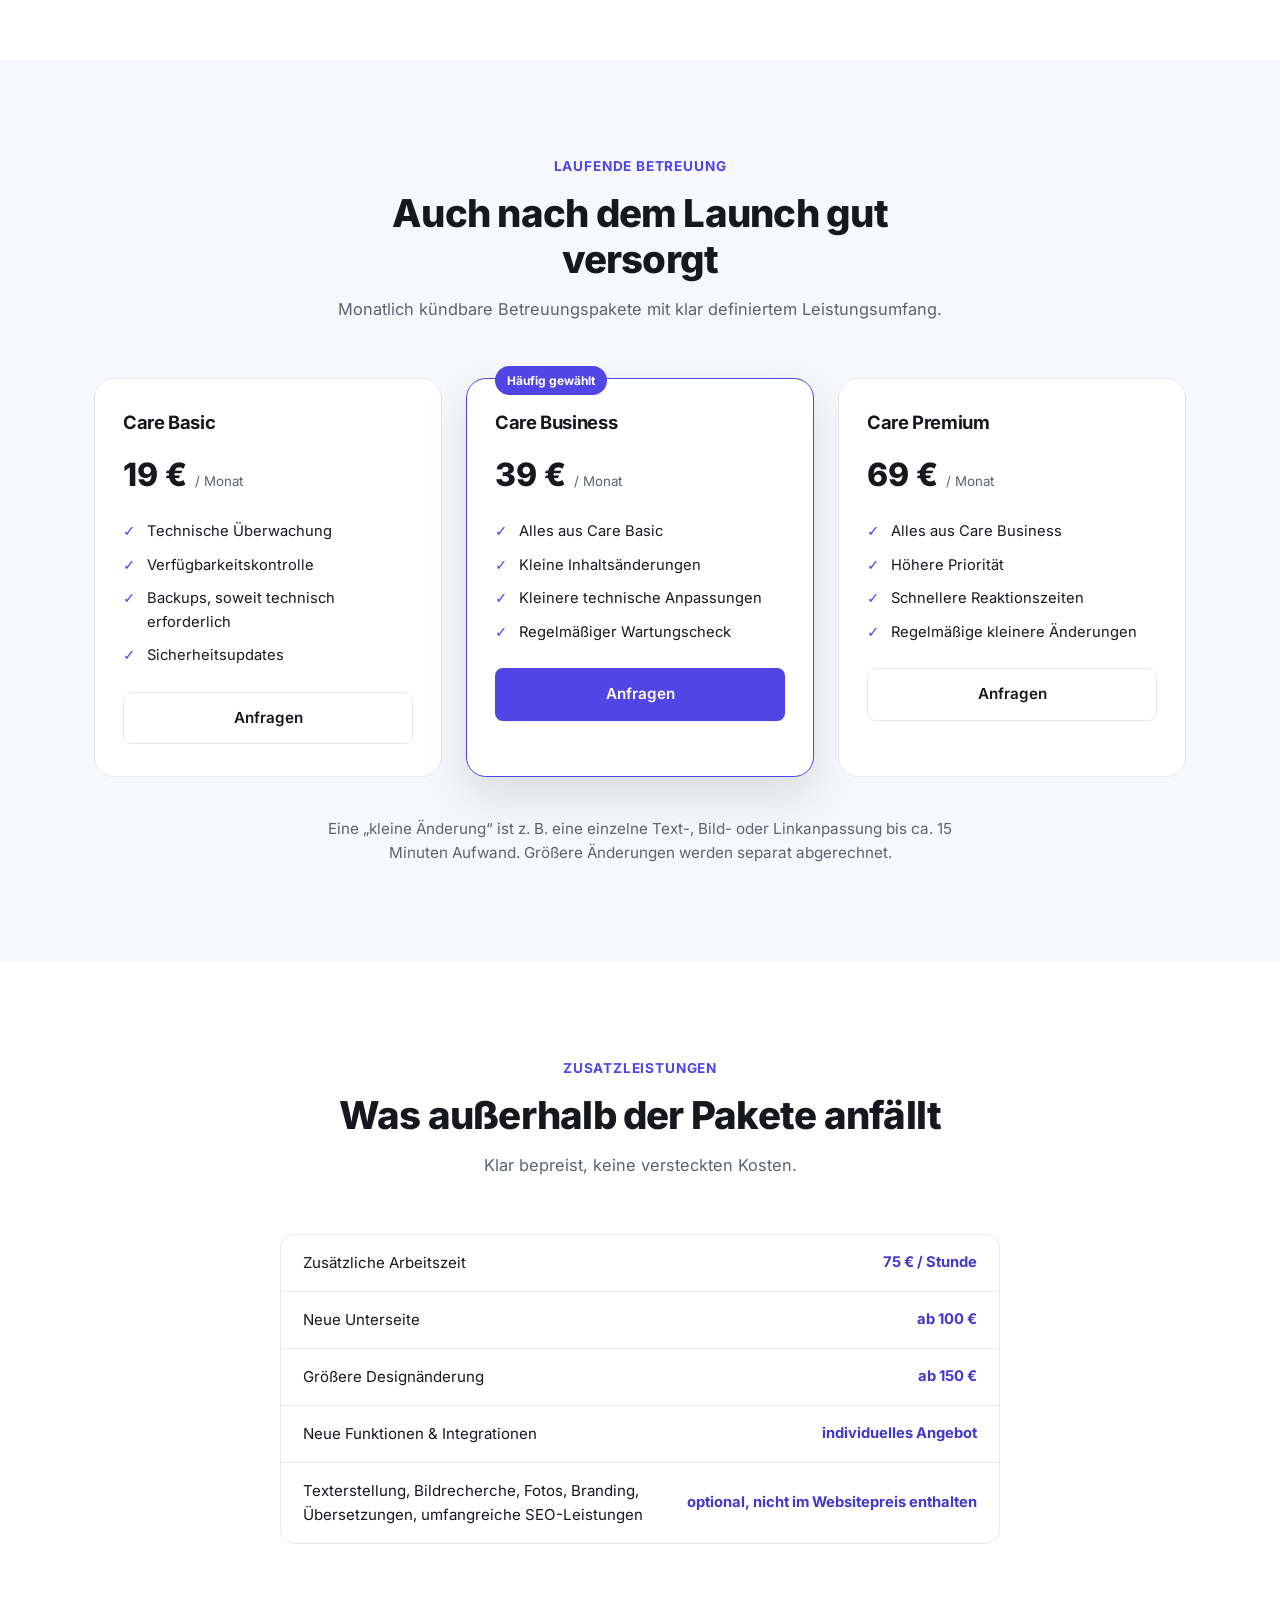
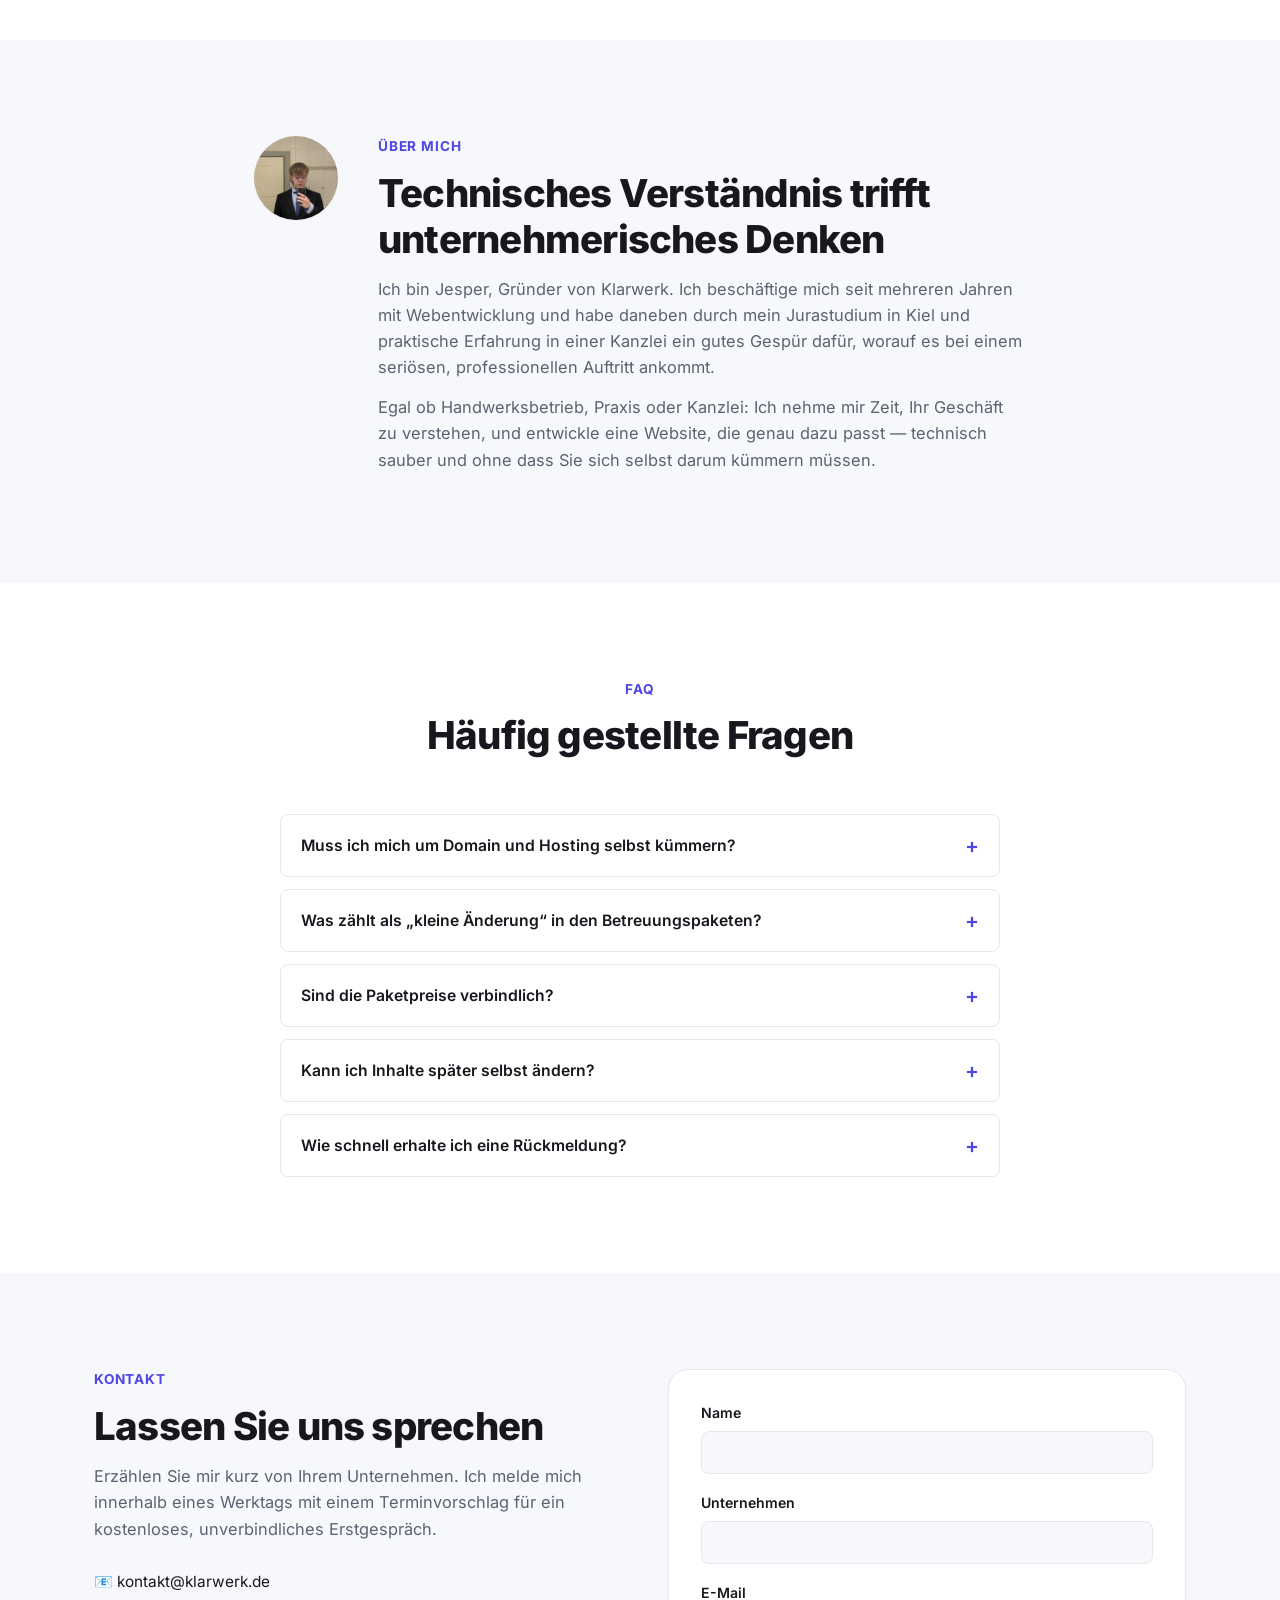
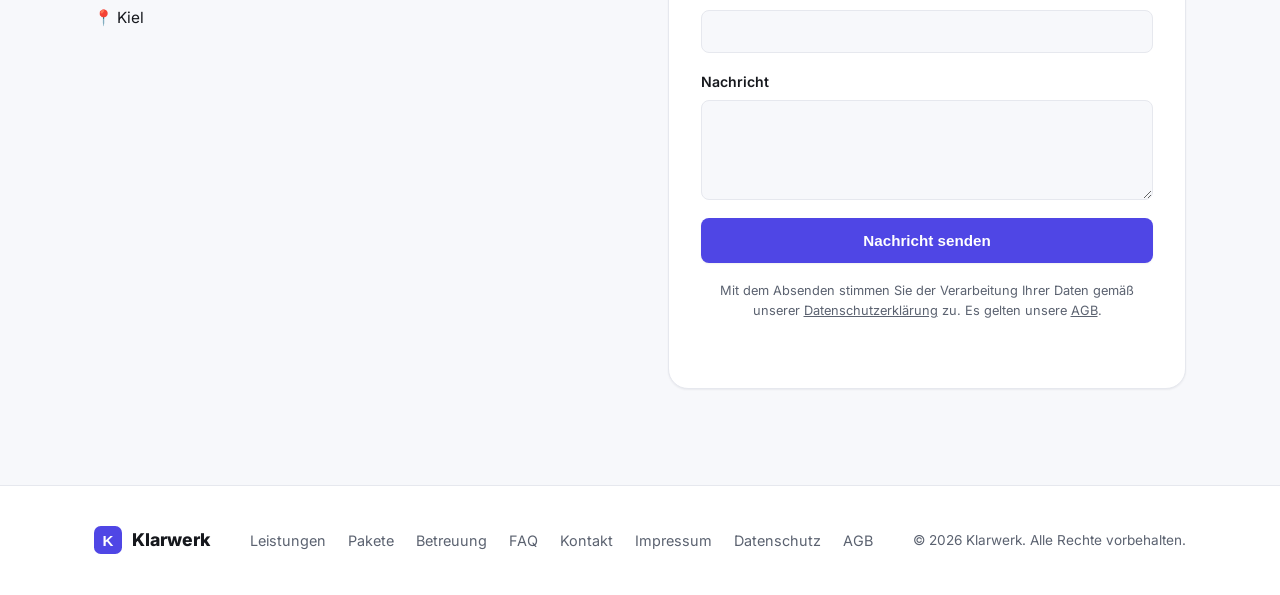
==== commit 3aedfca2: "Add AGB drafted from user-confirmed business terms" ====
--- a/index.html
+++ b/index.html
@@ -533,7 +533,7 @@
           <textarea id="nachricht" name="nachricht" rows="4" required></textarea>
         </div>
         <button type="submit" class="btn btn-primary btn-block">Nachricht senden</button>
-        <p class="form-consent">Mit dem Absenden stimmen Sie der Verarbeitung Ihrer Daten gemäß unserer <a href="datenschutz.html">Datenschutzerklärung</a> zu.</p>
+        <p class="form-consent">Mit dem Absenden stimmen Sie der Verarbeitung Ihrer Daten gemäß unserer <a href="datenschutz.html">Datenschutzerklärung</a> zu. Es gelten unsere <a href="agb.html">AGB</a>.</p>
         <p class="form-status" id="formStatus" role="status" aria-live="polite"></p>
       </form>
     </div>
@@ -558,6 +558,7 @@
       <a href="#kontakt">Kontakt</a>
       <a href="impressum.html">Impressum</a>
       <a href="datenschutz.html">Datenschutz</a>
+      <a href="agb.html">AGB</a>
     </nav>
     <p class="footer-copy">&copy; <span id="year"></span> Klarwerk. Alle Rechte vorbehalten.</p>
   </div>
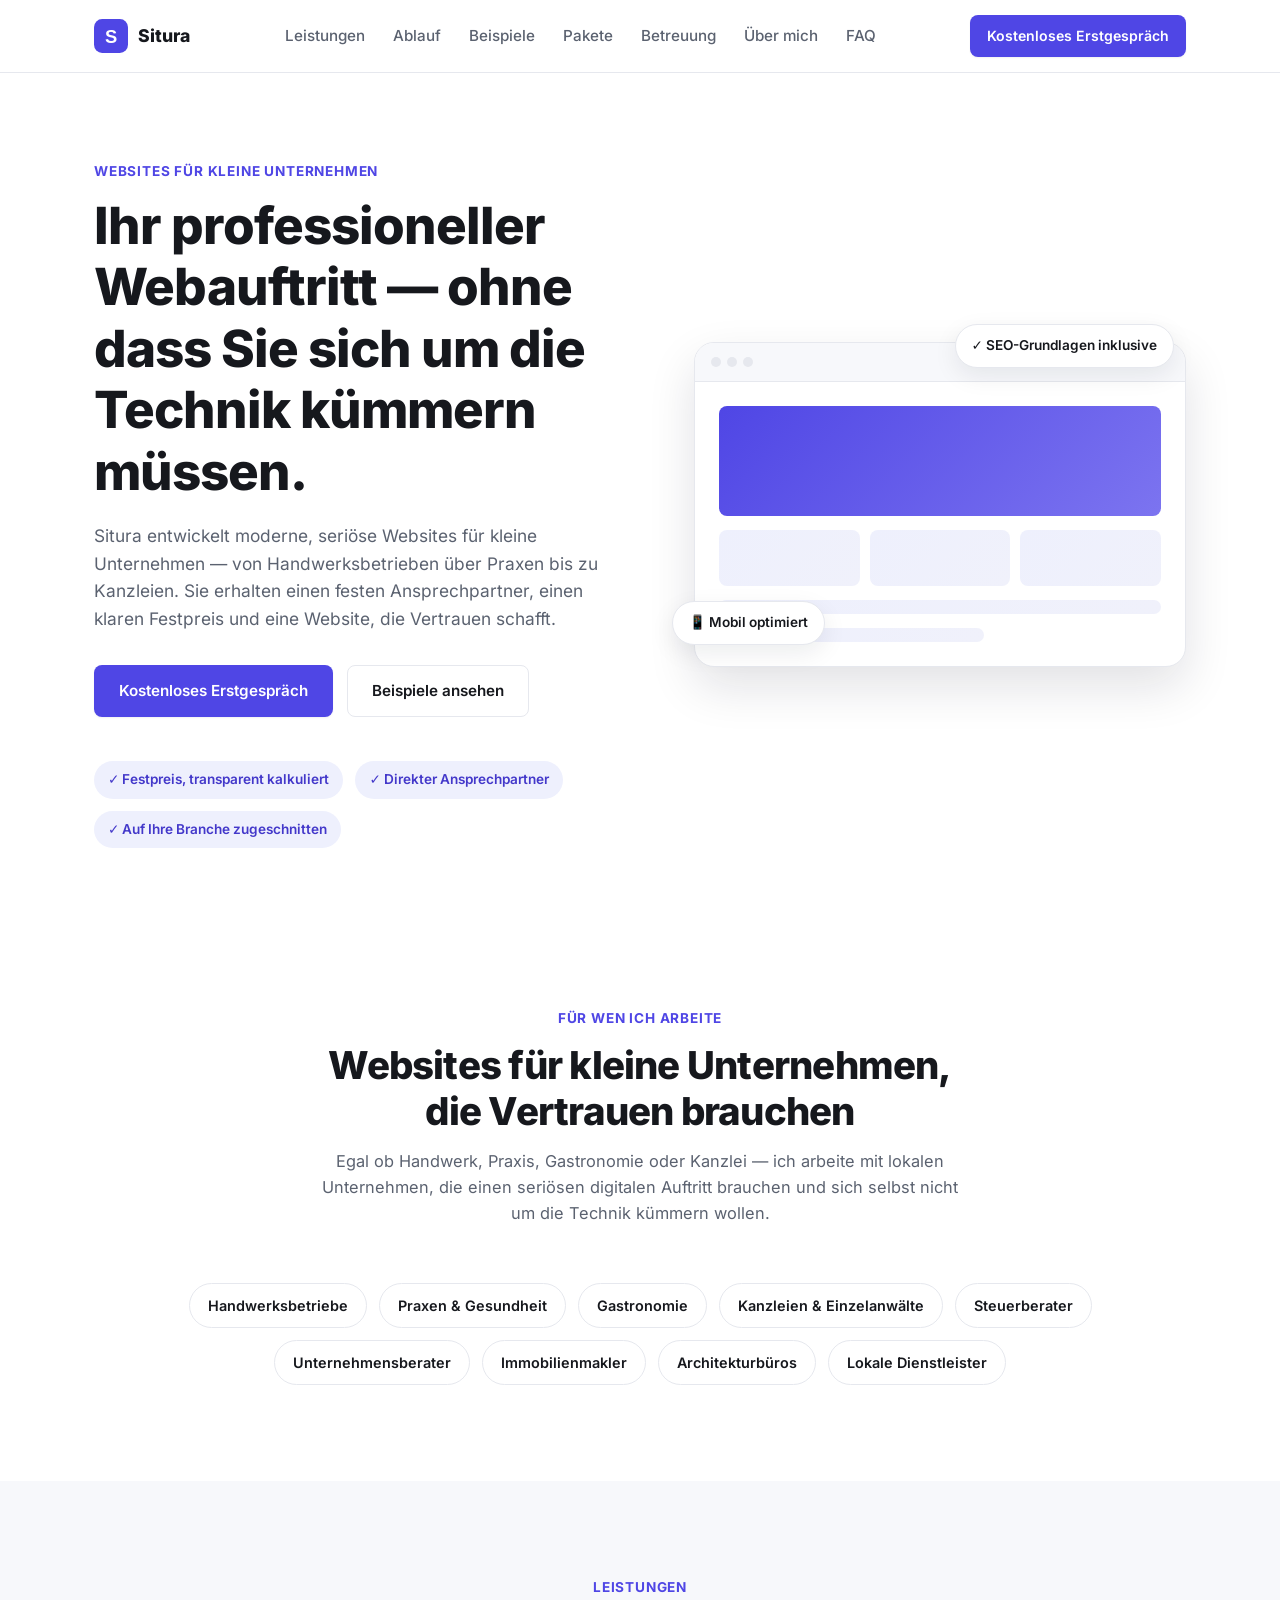
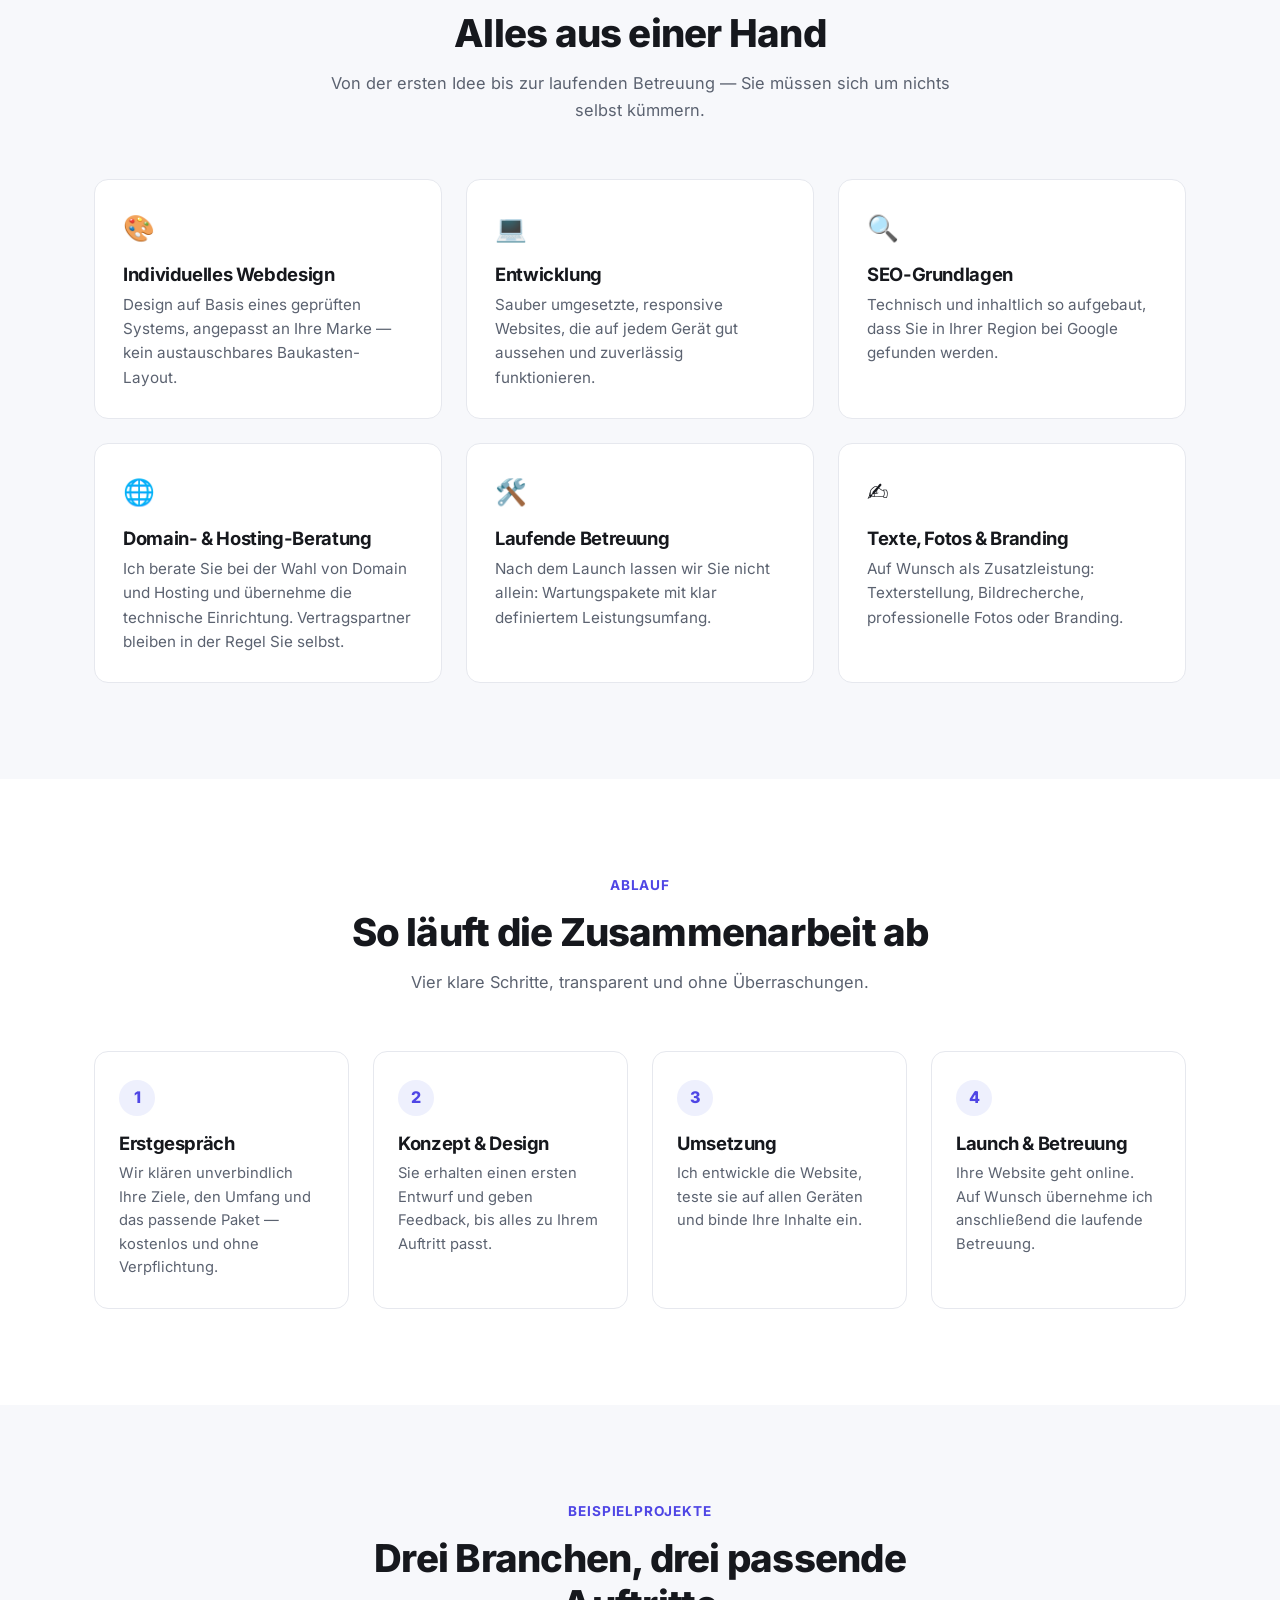
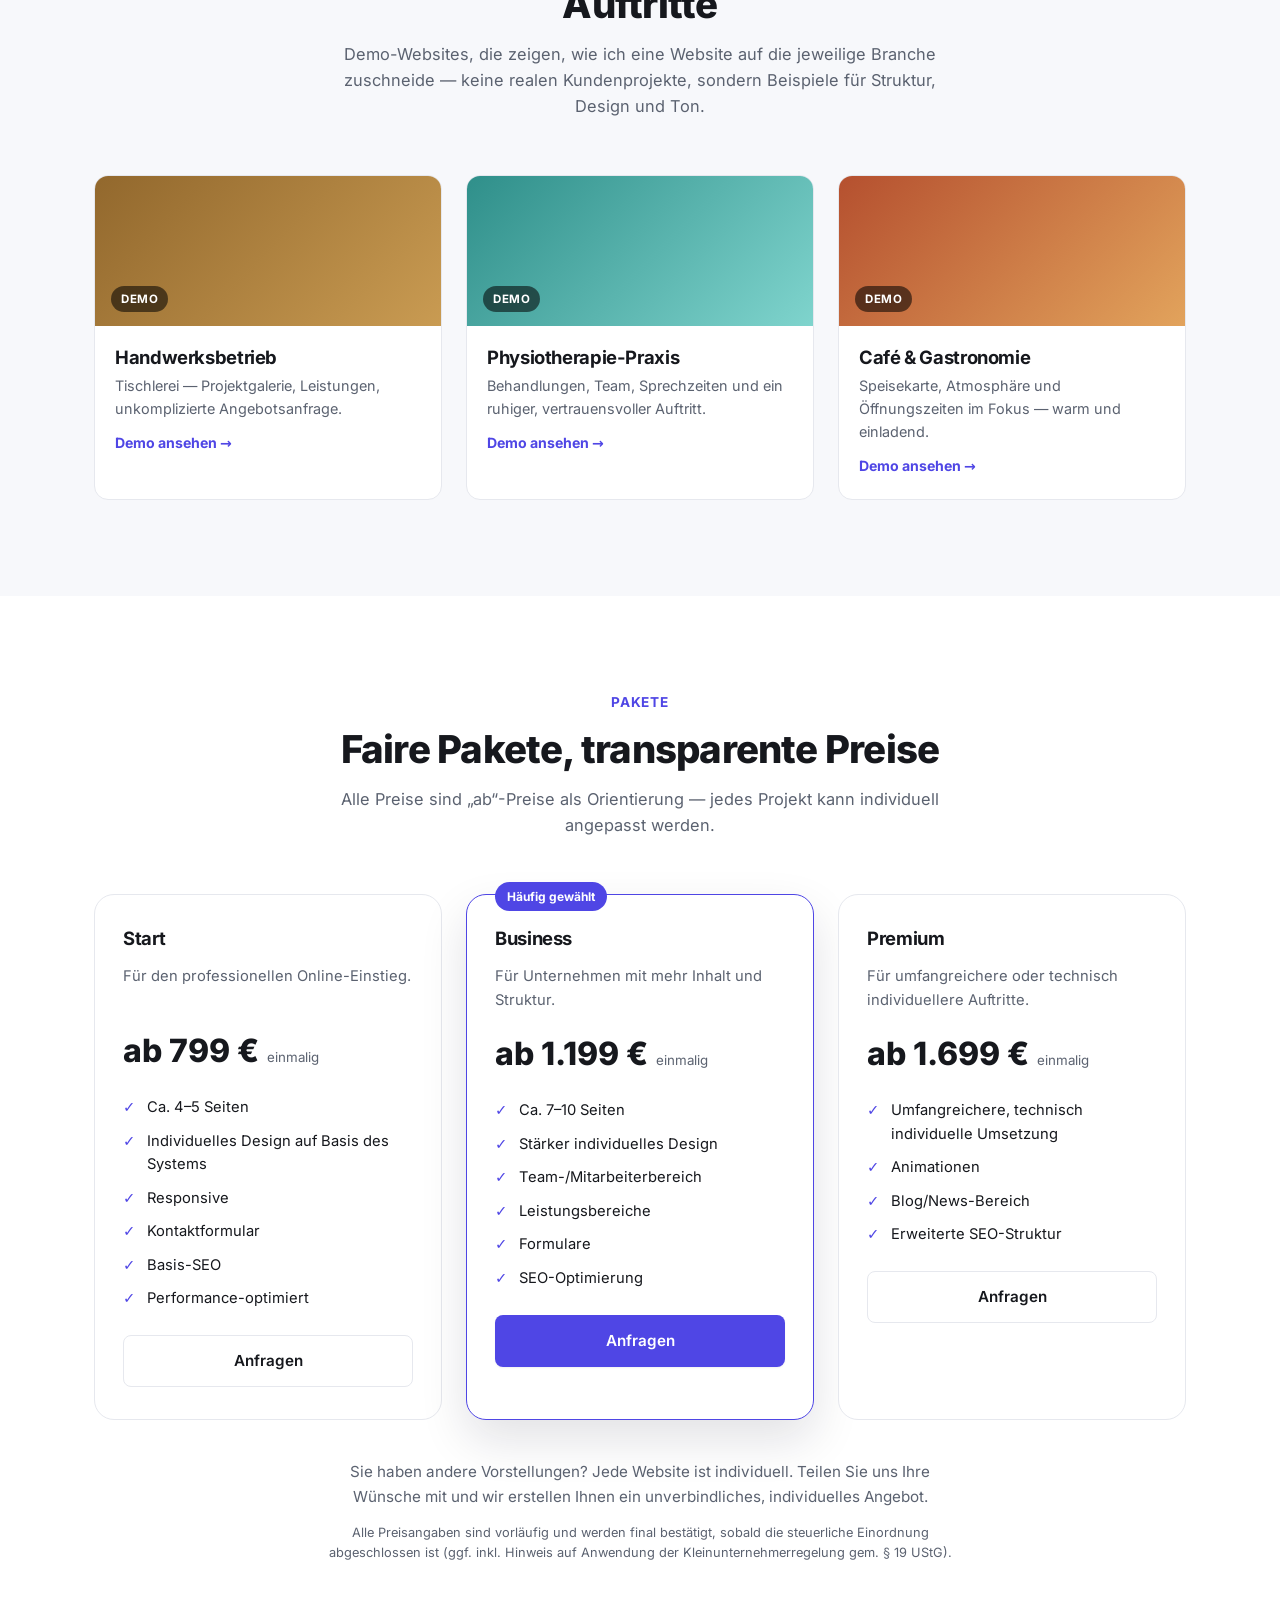
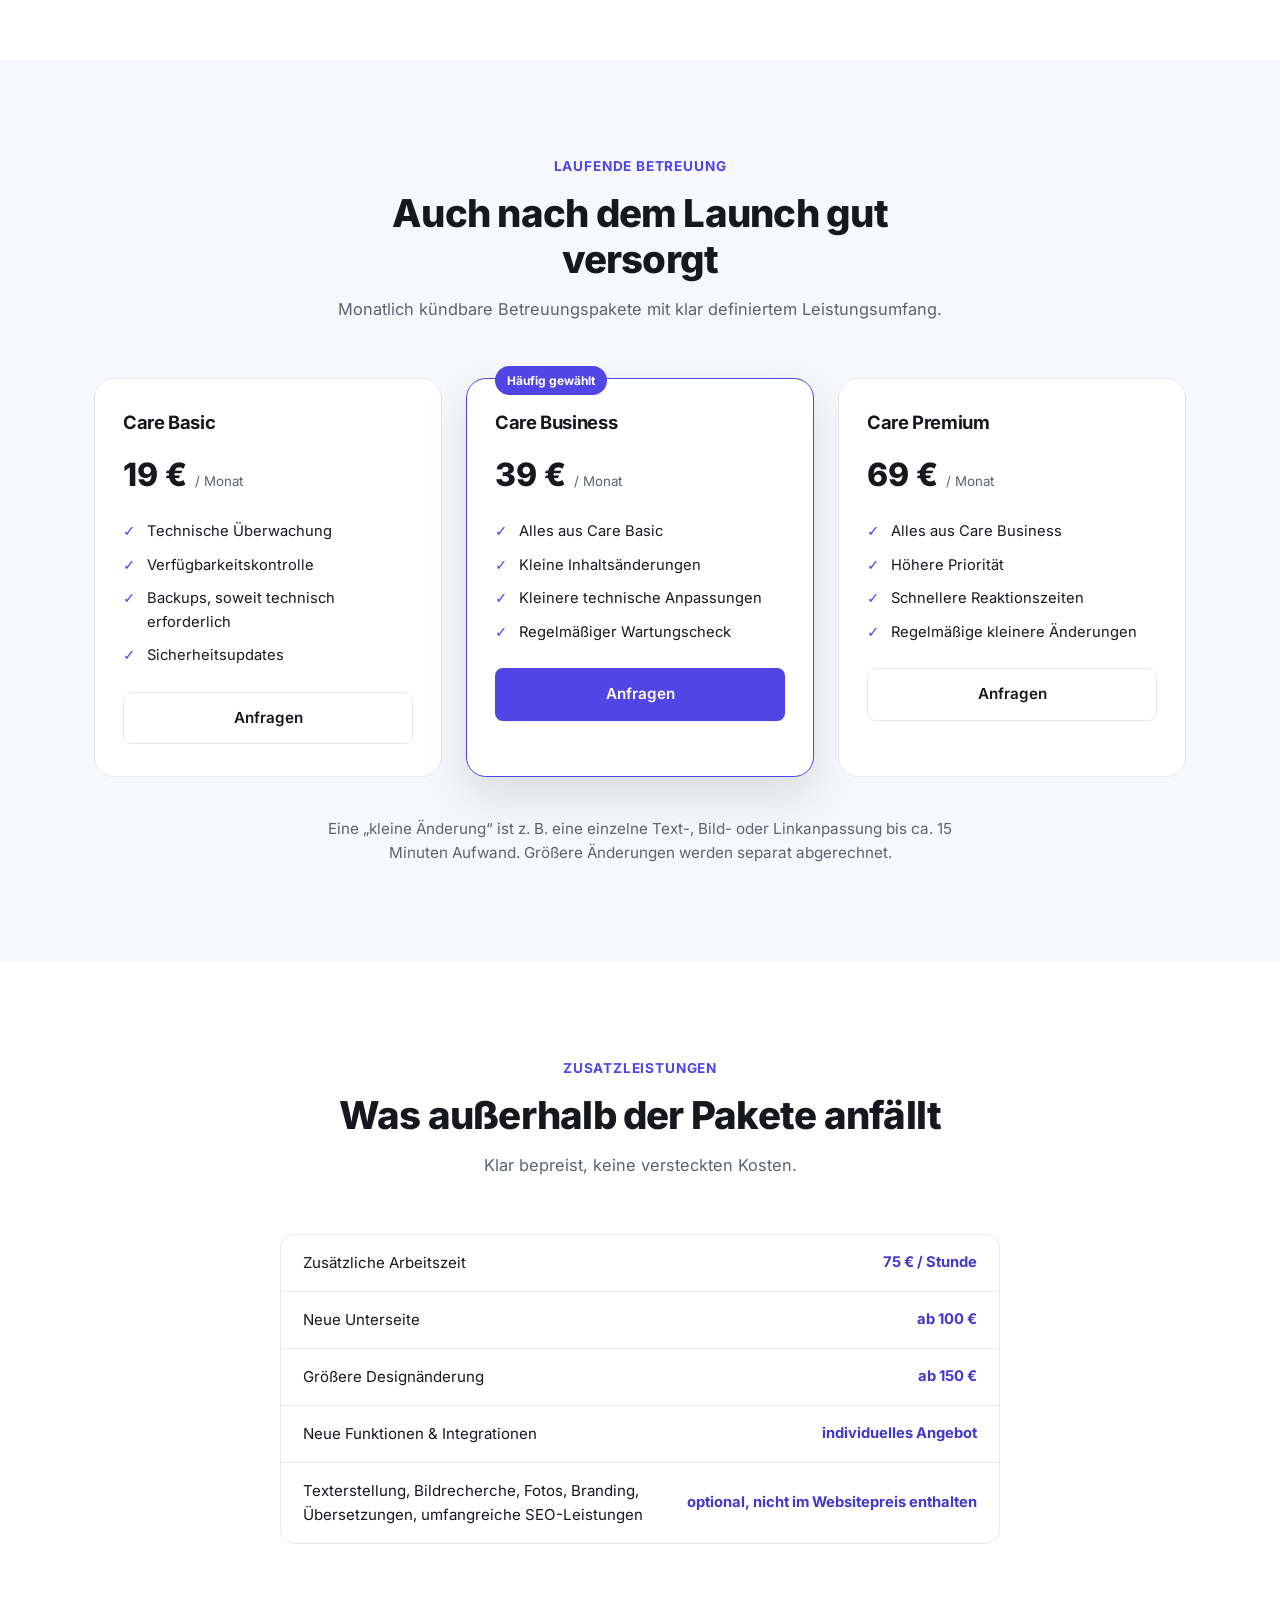
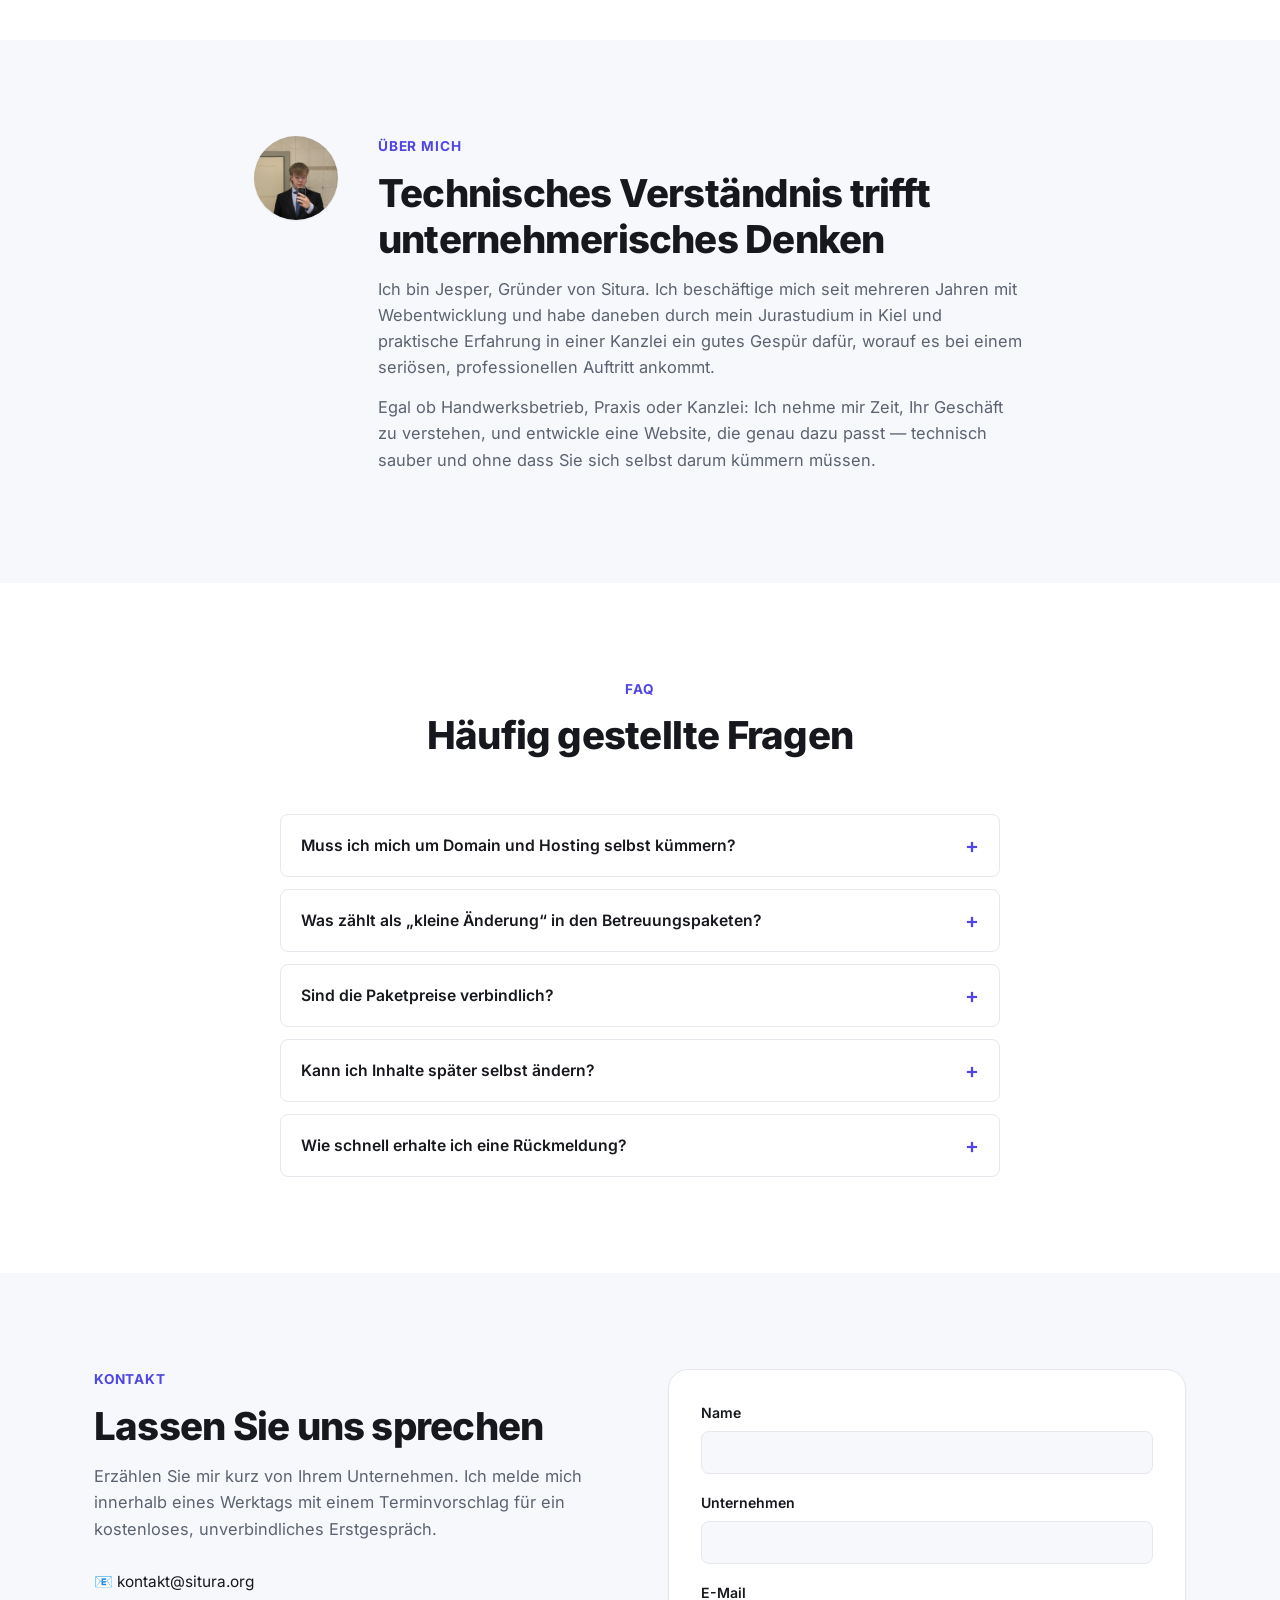
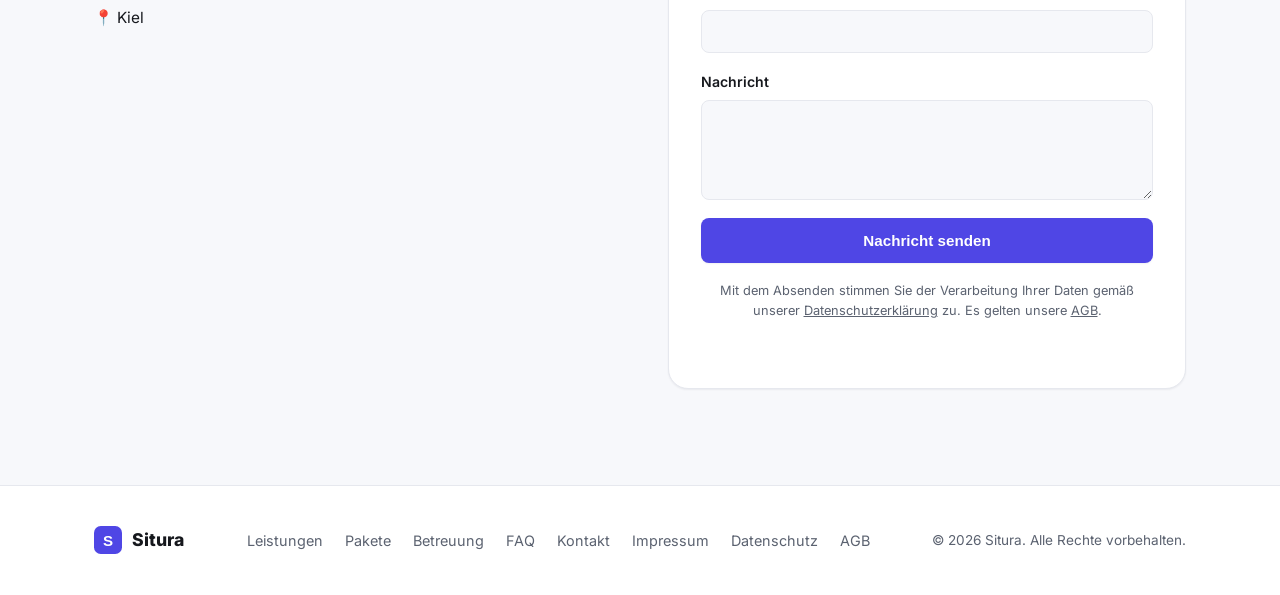
==== commit d1d0e9a0: "Rebrand Klarwerk to Situra across the whole site Domain klarwerk.de turned out to be taken; register" ====
--- a/index.html
+++ b/index.html
@@ -3,28 +3,27 @@
 <head>
 <meta charset="UTF-8">
 <meta name="viewport" content="width=device-width, initial-scale=1.0">
-<title>Klarwerk — Professionelle Websites für kleine Unternehmen</title>
-<meta name="description" content="Klarwerk entwickelt professionelle Websites für kleine Unternehmen — von Handwerksbetrieben über Praxen bis zu Kanzleien. Festpreis, persönlicher Ansprechpartner, laufende Betreuung.">
-<link rel="canonical" href="https://www.klarwerk.de/">
-
-<!-- TODO: Domain (klarwerk.de) sobald registriert final bestätigen -->
+<title>Situra — Professionelle Websites für kleine Unternehmen</title>
+<meta name="description" content="Situra entwickelt professionelle Websites für kleine Unternehmen — von Handwerksbetrieben über Praxen bis zu Kanzleien. Festpreis, persönlicher Ansprechpartner, laufende Betreuung.">
+<link rel="canonical" href="https://www.situra.org/">
+
 <meta property="og:type" content="website">
-<meta property="og:site_name" content="Klarwerk">
-<meta property="og:title" content="Klarwerk — Professionelle Websites für kleine Unternehmen">
+<meta property="og:site_name" content="Situra">
+<meta property="og:title" content="Situra — Professionelle Websites für kleine Unternehmen">
 <meta property="og:description" content="Websites für kleine Unternehmen — von Handwerksbetrieben über Praxen bis zu Kanzleien. Festpreis, persönlicher Ansprechpartner, laufende Betreuung.">
-<meta property="og:url" content="https://www.klarwerk.de/">
-<meta property="og:image" content="https://www.klarwerk.de/og-image.png">
+<meta property="og:url" content="https://www.situra.org/">
+<meta property="og:image" content="https://www.situra.org/og-image.png">
 <meta property="og:image:width" content="1200">
 <meta property="og:image:height" content="630">
 <meta property="og:locale" content="de_DE">
 
 <meta name="twitter:card" content="summary_large_image">
-<meta name="twitter:title" content="Klarwerk — Professionelle Websites für kleine Unternehmen">
+<meta name="twitter:title" content="Situra — Professionelle Websites für kleine Unternehmen">
 <meta name="twitter:description" content="Websites für kleine Unternehmen — Festpreis, persönlicher Ansprechpartner, laufende Betreuung.">
-<meta name="twitter:image" content="https://www.klarwerk.de/og-image.png">
-
-<link rel="icon" href="data:image/svg+xml,<svg xmlns=%22http://www.w3.org/2000/svg%22 viewBox=%220 0 100 100%22><rect width=%22100%22 height=%22100%22 rx=%2224%22 fill=%22%234f46e5%22/><text x=%2250%22 y=%2270%22 font-family=%22Arial, sans-serif%22 font-weight=%22800%22 font-size=%2254%22 fill=%22white%22 text-anchor=%22middle%22>K</text></svg>">
-<link rel="apple-touch-icon" href="data:image/svg+xml,<svg xmlns=%22http://www.w3.org/2000/svg%22 viewBox=%220 0 100 100%22><rect width=%22100%22 height=%22100%22 fill=%22%234f46e5%22/><text x=%2250%22 y=%2270%22 font-family=%22Arial, sans-serif%22 font-weight=%22800%22 font-size=%2254%22 fill=%22white%22 text-anchor=%22middle%22>K</text></svg>">
+<meta name="twitter:image" content="https://www.situra.org/og-image.png">
+
+<link rel="icon" href="data:image/svg+xml,<svg xmlns=%22http://www.w3.org/2000/svg%22 viewBox=%220 0 100 100%22><rect width=%22100%22 height=%22100%22 rx=%2224%22 fill=%22%234f46e5%22/><text x=%2250%22 y=%2270%22 font-family=%22Arial, sans-serif%22 font-weight=%22800%22 font-size=%2254%22 fill=%22white%22 text-anchor=%22middle%22>S</text></svg>">
+<link rel="apple-touch-icon" href="data:image/svg+xml,<svg xmlns=%22http://www.w3.org/2000/svg%22 viewBox=%220 0 100 100%22><rect width=%22100%22 height=%22100%22 fill=%22%234f46e5%22/><text x=%2250%22 y=%2270%22 font-family=%22Arial, sans-serif%22 font-weight=%22800%22 font-size=%2254%22 fill=%22white%22 text-anchor=%22middle%22>S</text></svg>">
 <link rel="stylesheet" href="css/style.css">
 </head>
 <body>
@@ -36,9 +35,9 @@
     <a href="#top" class="logo">
       <svg width="34" height="34" viewBox="0 0 100 100" aria-hidden="true">
         <rect width="100" height="100" rx="24" fill="#4f46e5"/>
-        <text x="50" y="70" font-family="Arial, sans-serif" font-weight="800" font-size="54" fill="white" text-anchor="middle">K</text>
+        <text x="50" y="70" font-family="Arial, sans-serif" font-weight="800" font-size="54" fill="white" text-anchor="middle">S</text>
       </svg>
-      <span>Klarwerk</span>
+      <span>Situra</span>
     </a>
 
     <nav class="main-nav" id="mainNav" aria-label="Hauptnavigation">
@@ -71,7 +70,7 @@
         <p class="eyebrow">Websites für kleine Unternehmen</p>
         <h1>Ihr professioneller Webauftritt — ohne dass Sie sich um die Technik kümmern müssen.</h1>
         <p class="hero-lead">
-          Klarwerk entwickelt moderne, seriöse Websites für kleine Unternehmen —
+          Situra entwickelt moderne, seriöse Websites für kleine Unternehmen —
           von Handwerksbetrieben über Praxen bis zu Kanzleien. Sie erhalten
           einen festen Ansprechpartner, einen klaren Festpreis und eine
           Website, die Vertrauen schafft.
@@ -417,12 +416,12 @@
   <!-- ÜBER MICH -->
   <section class="section section-alt" id="ueber-mich">
     <div class="container about-grid">
-      <img class="about-avatar reveal" src="images/jesper-avatar.jpg" alt="Jesper Labudde, Gründer von Klarwerk" width="84" height="84">
+      <img class="about-avatar reveal" src="images/jesper-avatar.jpg" alt="Jesper Labudde, Gründer von Situra" width="84" height="84">
       <div class="about-text reveal">
         <p class="eyebrow">Über mich</p>
         <h2>Technisches Verständnis trifft unternehmerisches Denken</h2>
         <p class="section-lead">
-          Ich bin Jesper, Gründer von Klarwerk. Ich beschäftige mich seit
+          Ich bin Jesper, Gründer von Situra. Ich beschäftige mich seit
           mehreren Jahren mit Webentwicklung und habe daneben durch mein
           Jurastudium in Kiel und praktische Erfahrung in einer Kanzlei ein
           gutes Gespür dafür, worauf es bei einem seriösen, professionellen
@@ -508,13 +507,13 @@
           kostenloses, unverbindliches Erstgespräch.
         </p>
         <ul class="kontakt-details">
-          <li>📧 kontakt@klarwerk.de</li>
+          <li>📧 kontakt@situra.org</li>
           <li>📍 Kiel</li>
         </ul>
       </div>
 
       <form class="kontakt-form reveal" id="kontaktForm" action="https://formspree.io/f/mrpgznwa" method="POST" novalidate>
-        <input type="hidden" name="_subject" value="Neue Anfrage über Klarwerk">
+        <input type="hidden" name="_subject" value="Neue Anfrage über Situra">
         <input type="text" name="_gotcha" tabindex="-1" autocomplete="off" class="hp-field" aria-hidden="true">
         <div class="form-row">
           <label for="name">Name</label>
@@ -546,9 +545,9 @@
     <a href="#top" class="logo">
       <svg width="28" height="28" viewBox="0 0 100 100" aria-hidden="true">
         <rect width="100" height="100" rx="24" fill="#4f46e5"/>
-        <text x="50" y="70" font-family="Arial, sans-serif" font-weight="800" font-size="54" fill="white" text-anchor="middle">K</text>
+        <text x="50" y="70" font-family="Arial, sans-serif" font-weight="800" font-size="54" fill="white" text-anchor="middle">S</text>
       </svg>
-      <span>Klarwerk</span>
+      <span>Situra</span>
     </a>
     <nav class="footer-nav" aria-label="Footer-Navigation">
       <a href="#leistungen">Leistungen</a>
@@ -560,7 +559,7 @@
       <a href="datenschutz.html">Datenschutz</a>
       <a href="agb.html">AGB</a>
     </nav>
-    <p class="footer-copy">&copy; <span id="year"></span> Klarwerk. Alle Rechte vorbehalten.</p>
+    <p class="footer-copy">&copy; <span id="year"></span> Situra. Alle Rechte vorbehalten.</p>
   </div>
 </footer>
 
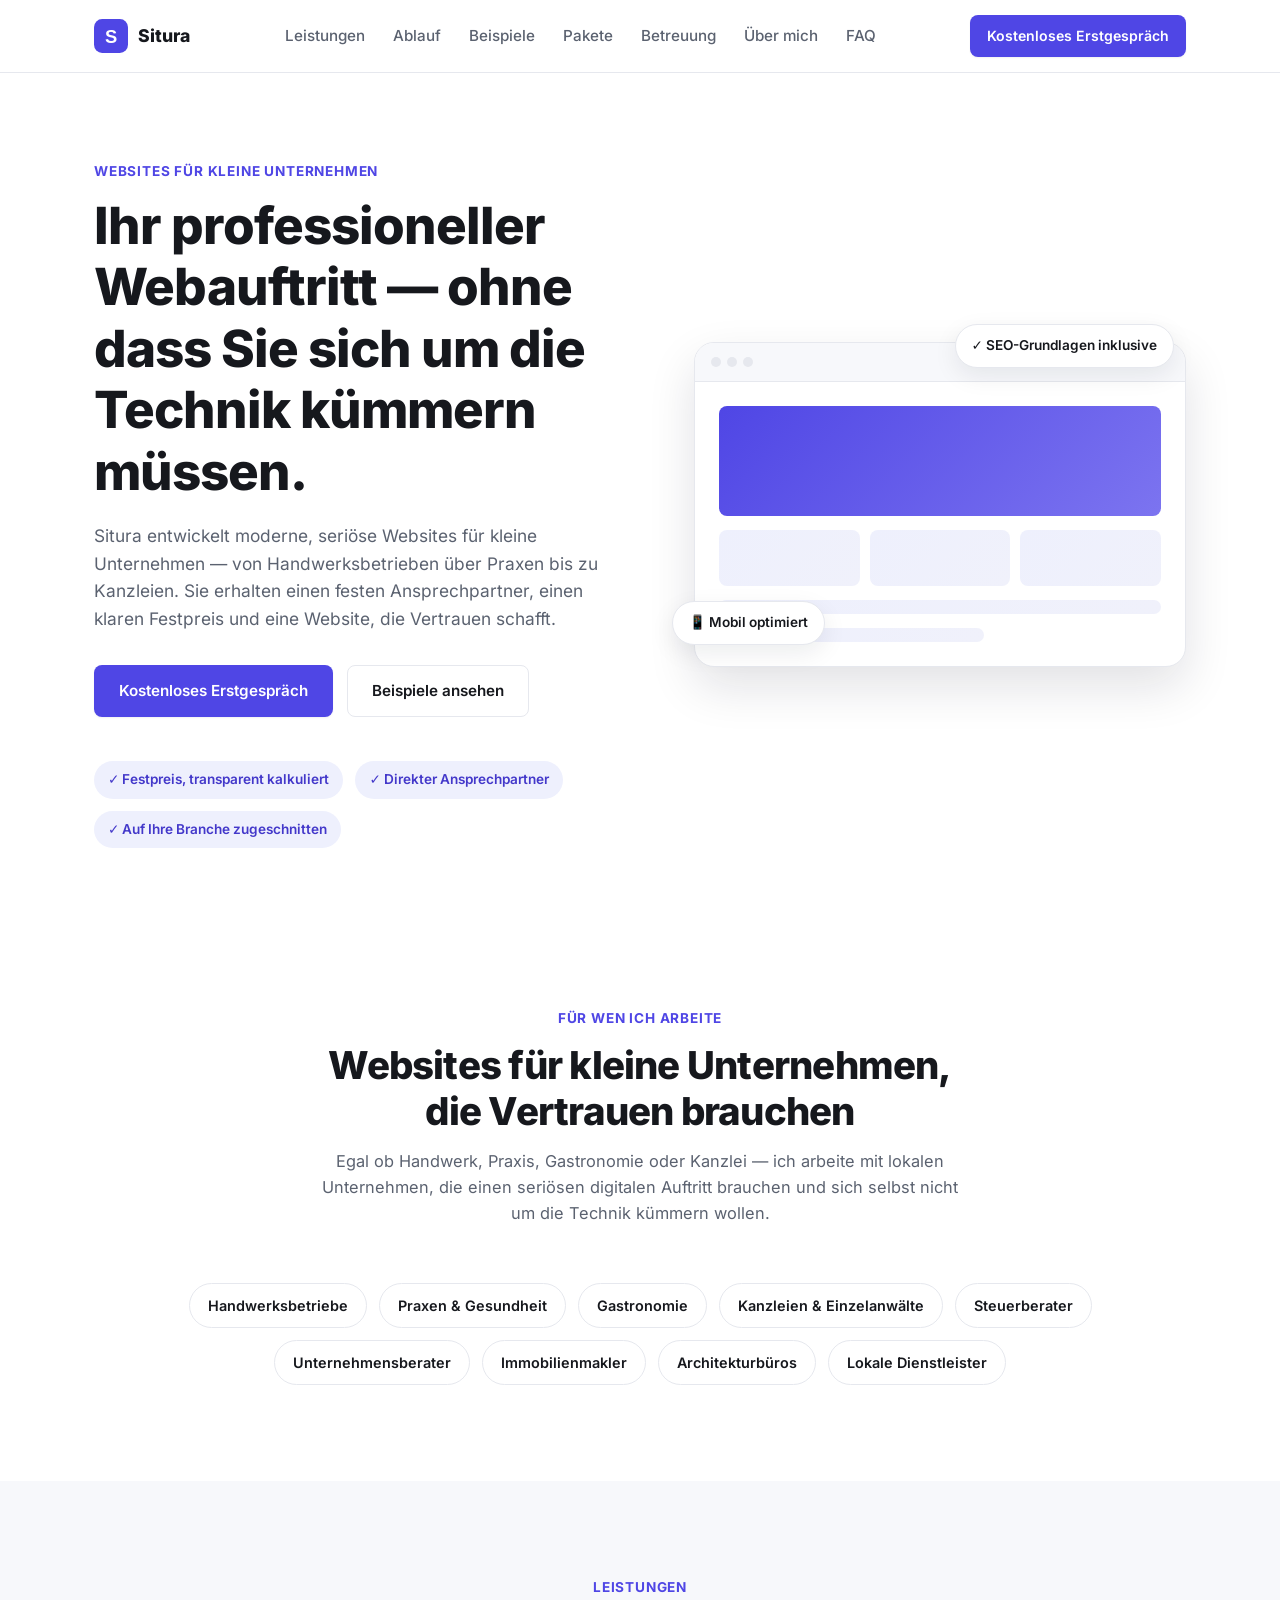
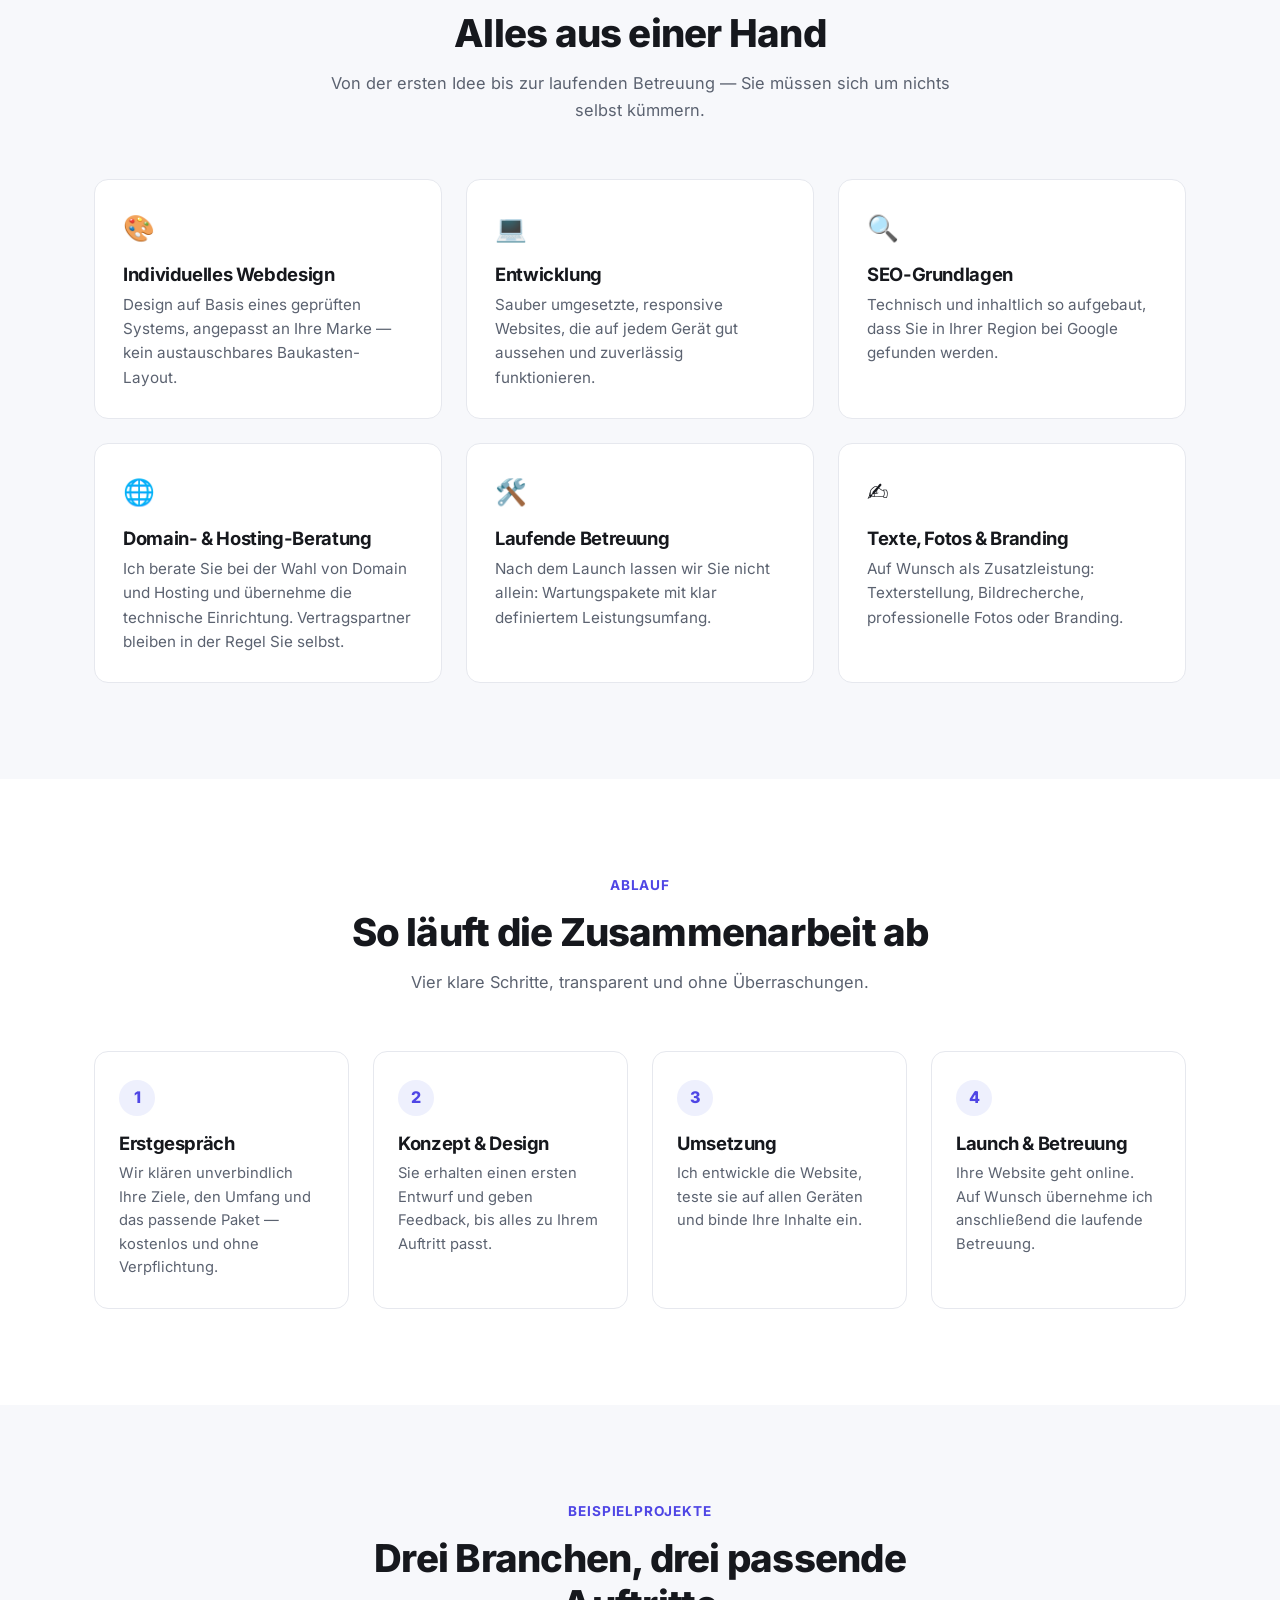
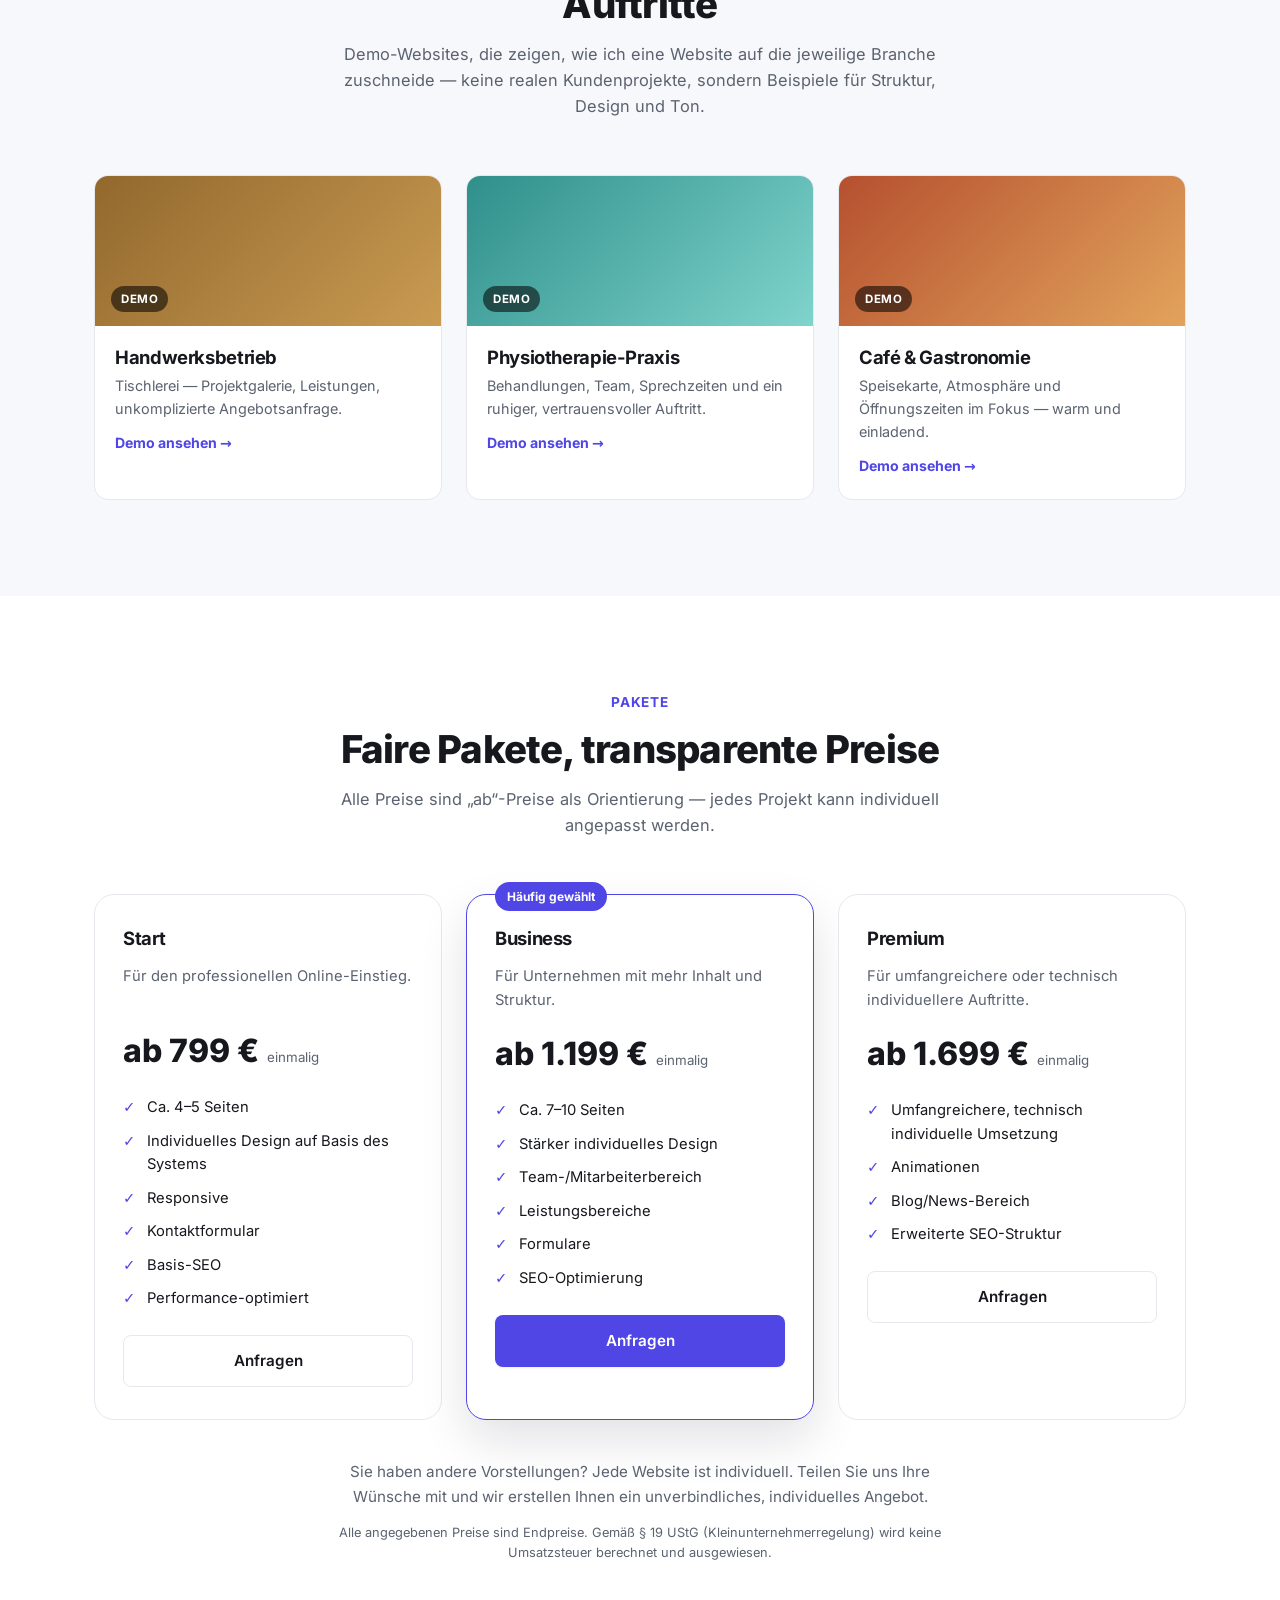
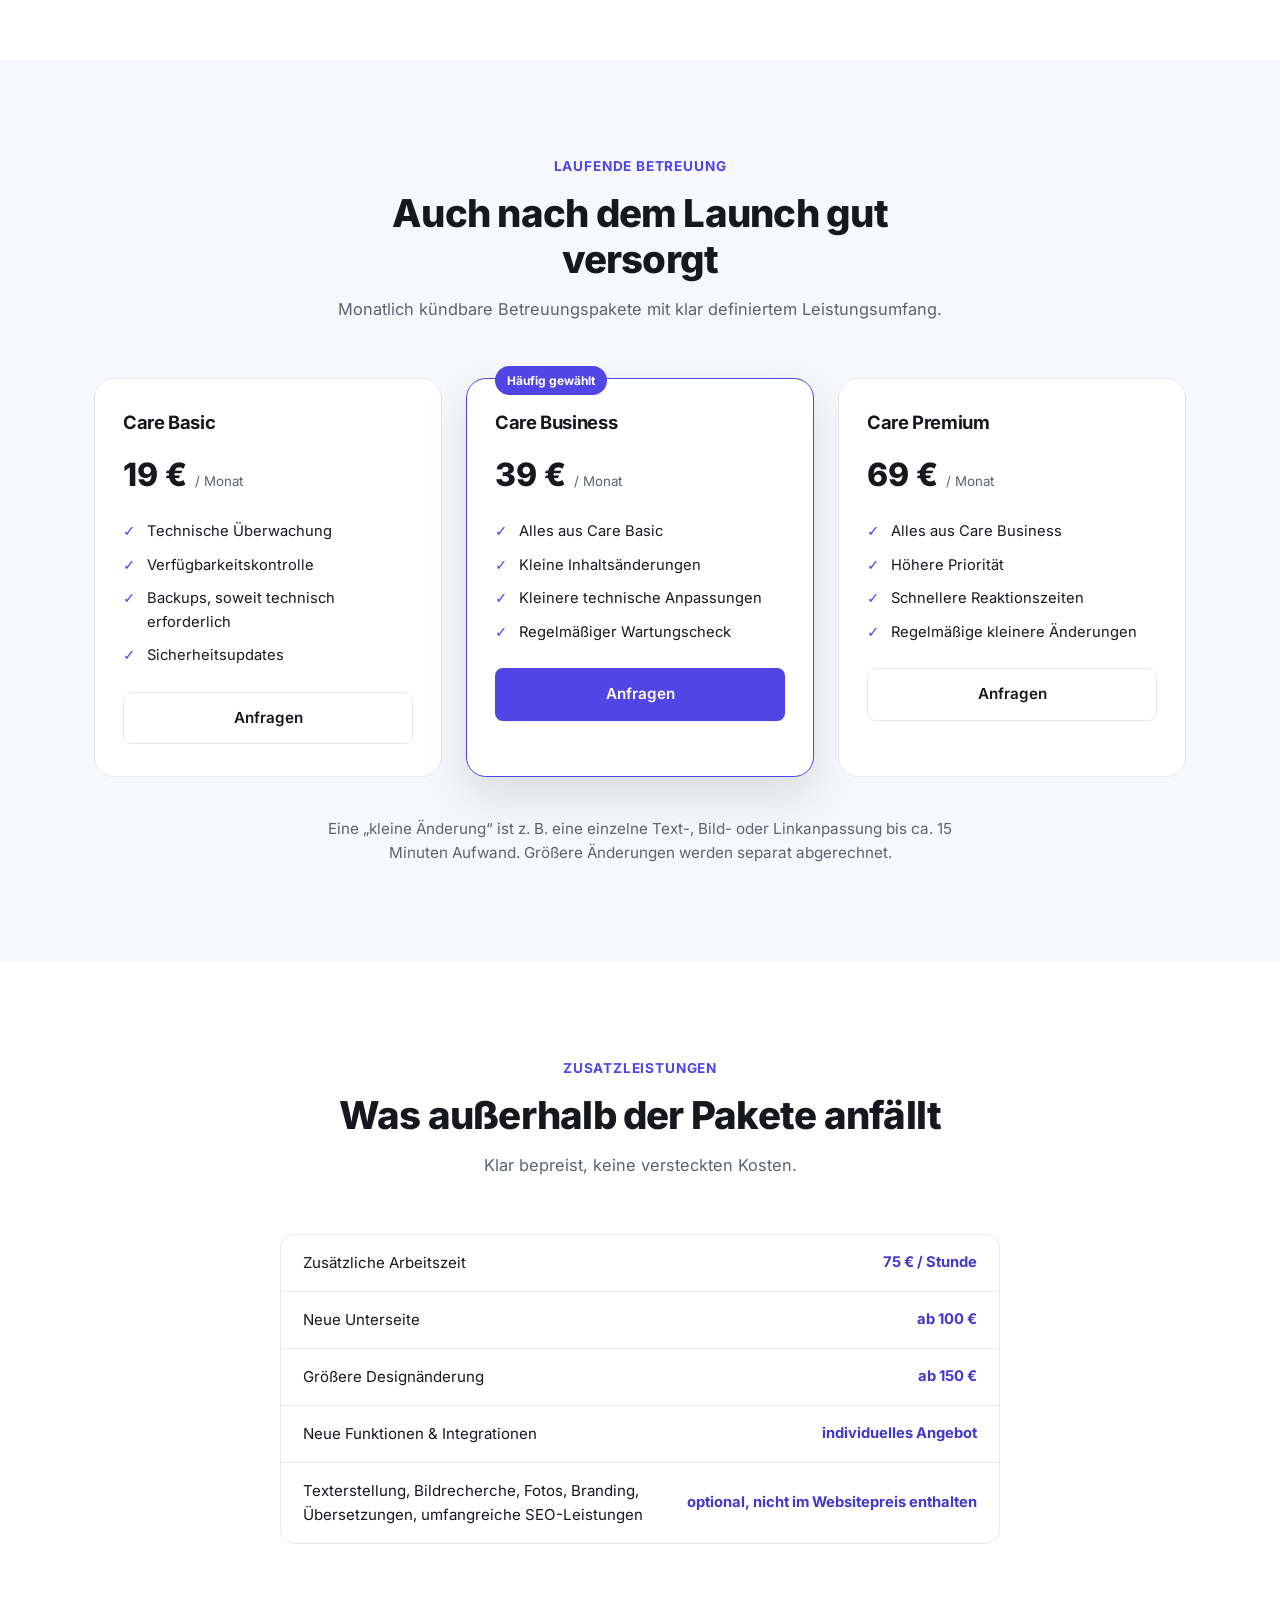
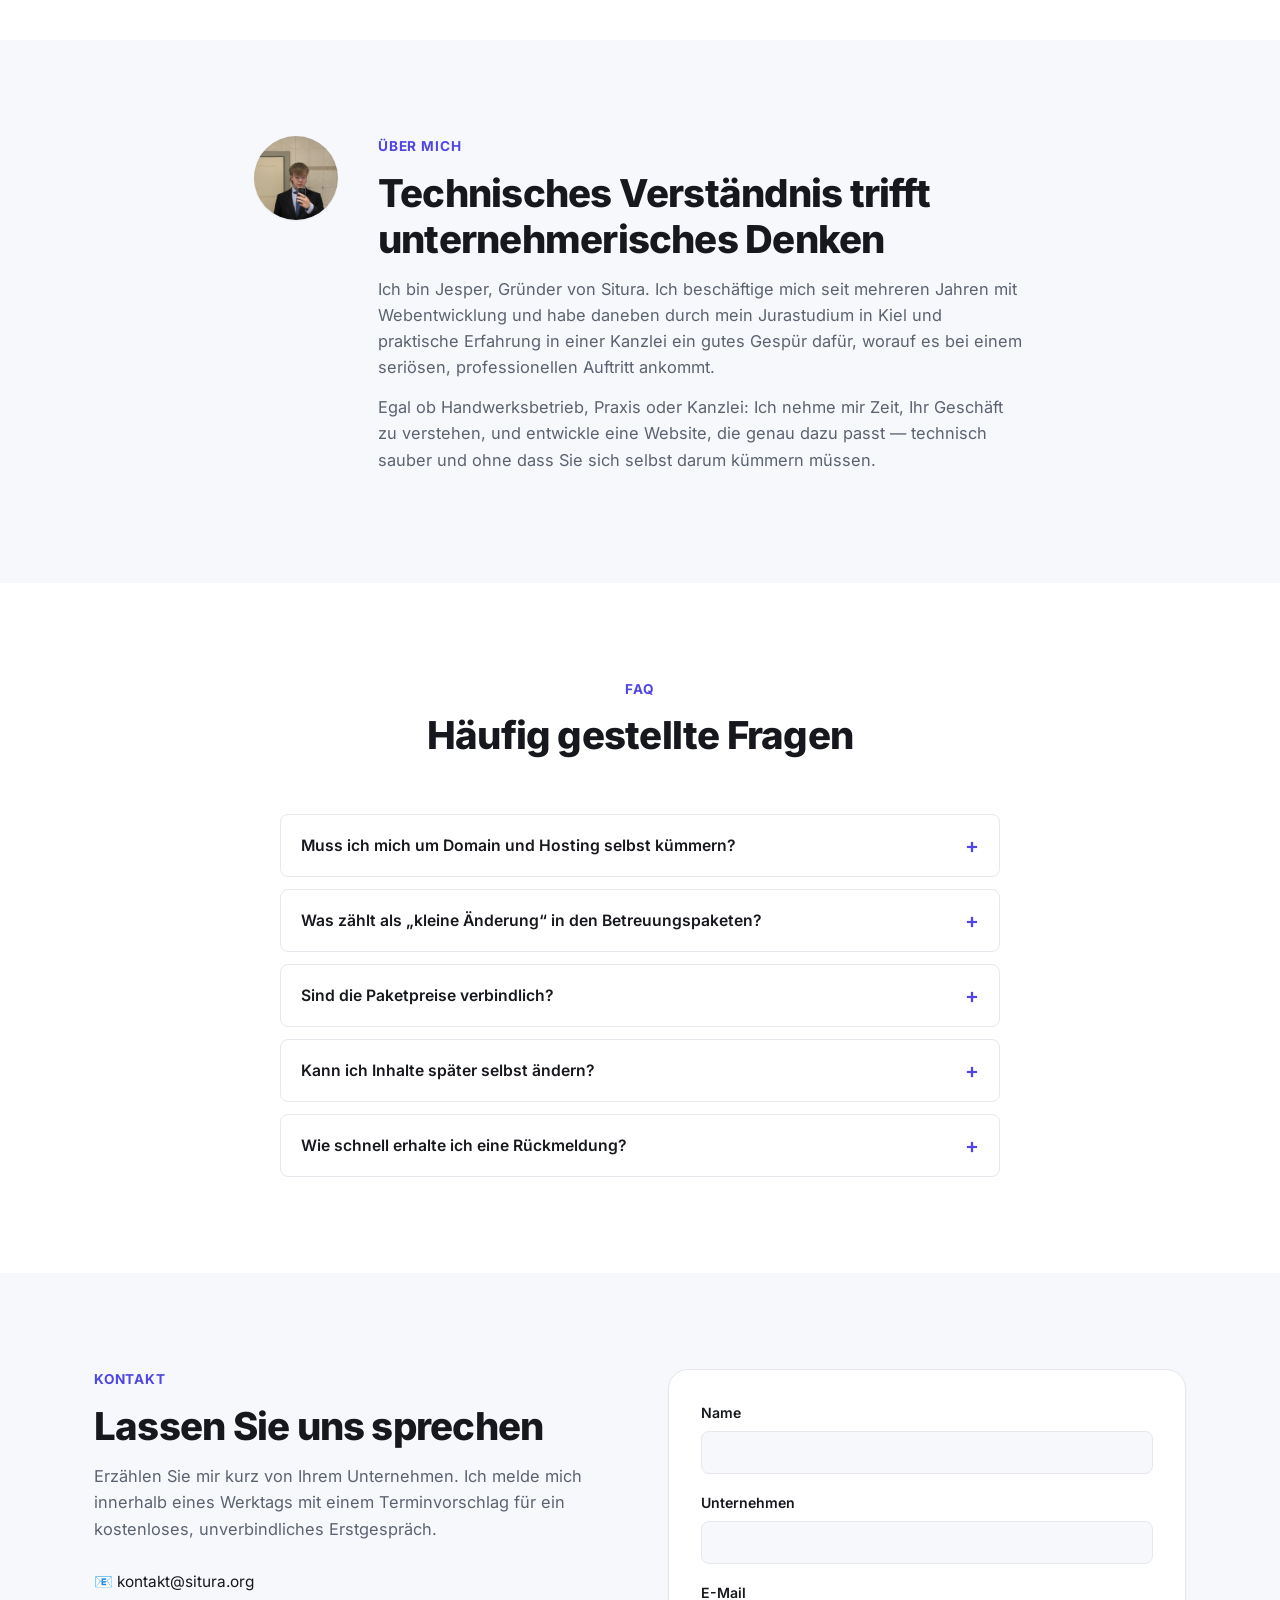
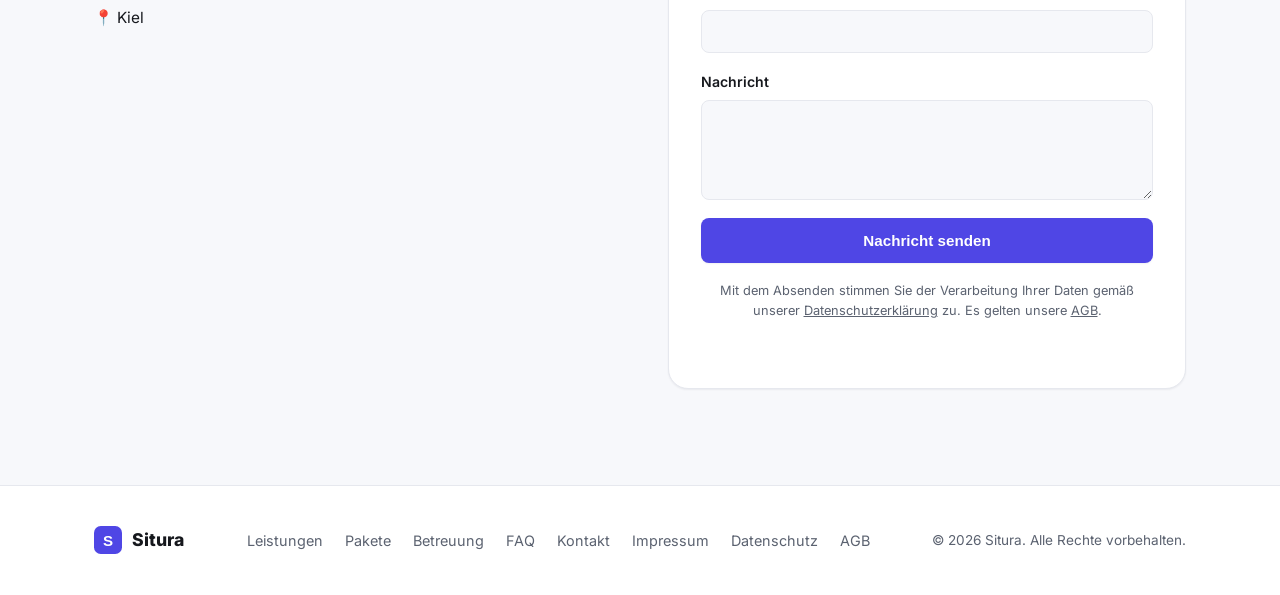
==== commit bc841364: "Fill in Netlify hosting disclosure and resolve Kleinunternehmer tax status Datenschutzerklärung now " ====
--- a/index.html
+++ b/index.html
@@ -316,9 +316,9 @@
         individuelles Angebot.
       </p>
       <p class="price-disclaimer reveal">
-        Alle Preisangaben sind vorläufig und werden final bestätigt, sobald
-        die steuerliche Einordnung abgeschlossen ist (ggf. inkl. Hinweis auf
-        Anwendung der Kleinunternehmerregelung gem. § 19 UStG).
+        Alle angegebenen Preise sind Endpreise. Gemäß § 19 UStG
+        (Kleinunternehmerregelung) wird keine Umsatzsteuer berechnet und
+        ausgewiesen.
       </p>
     </div>
   </section>
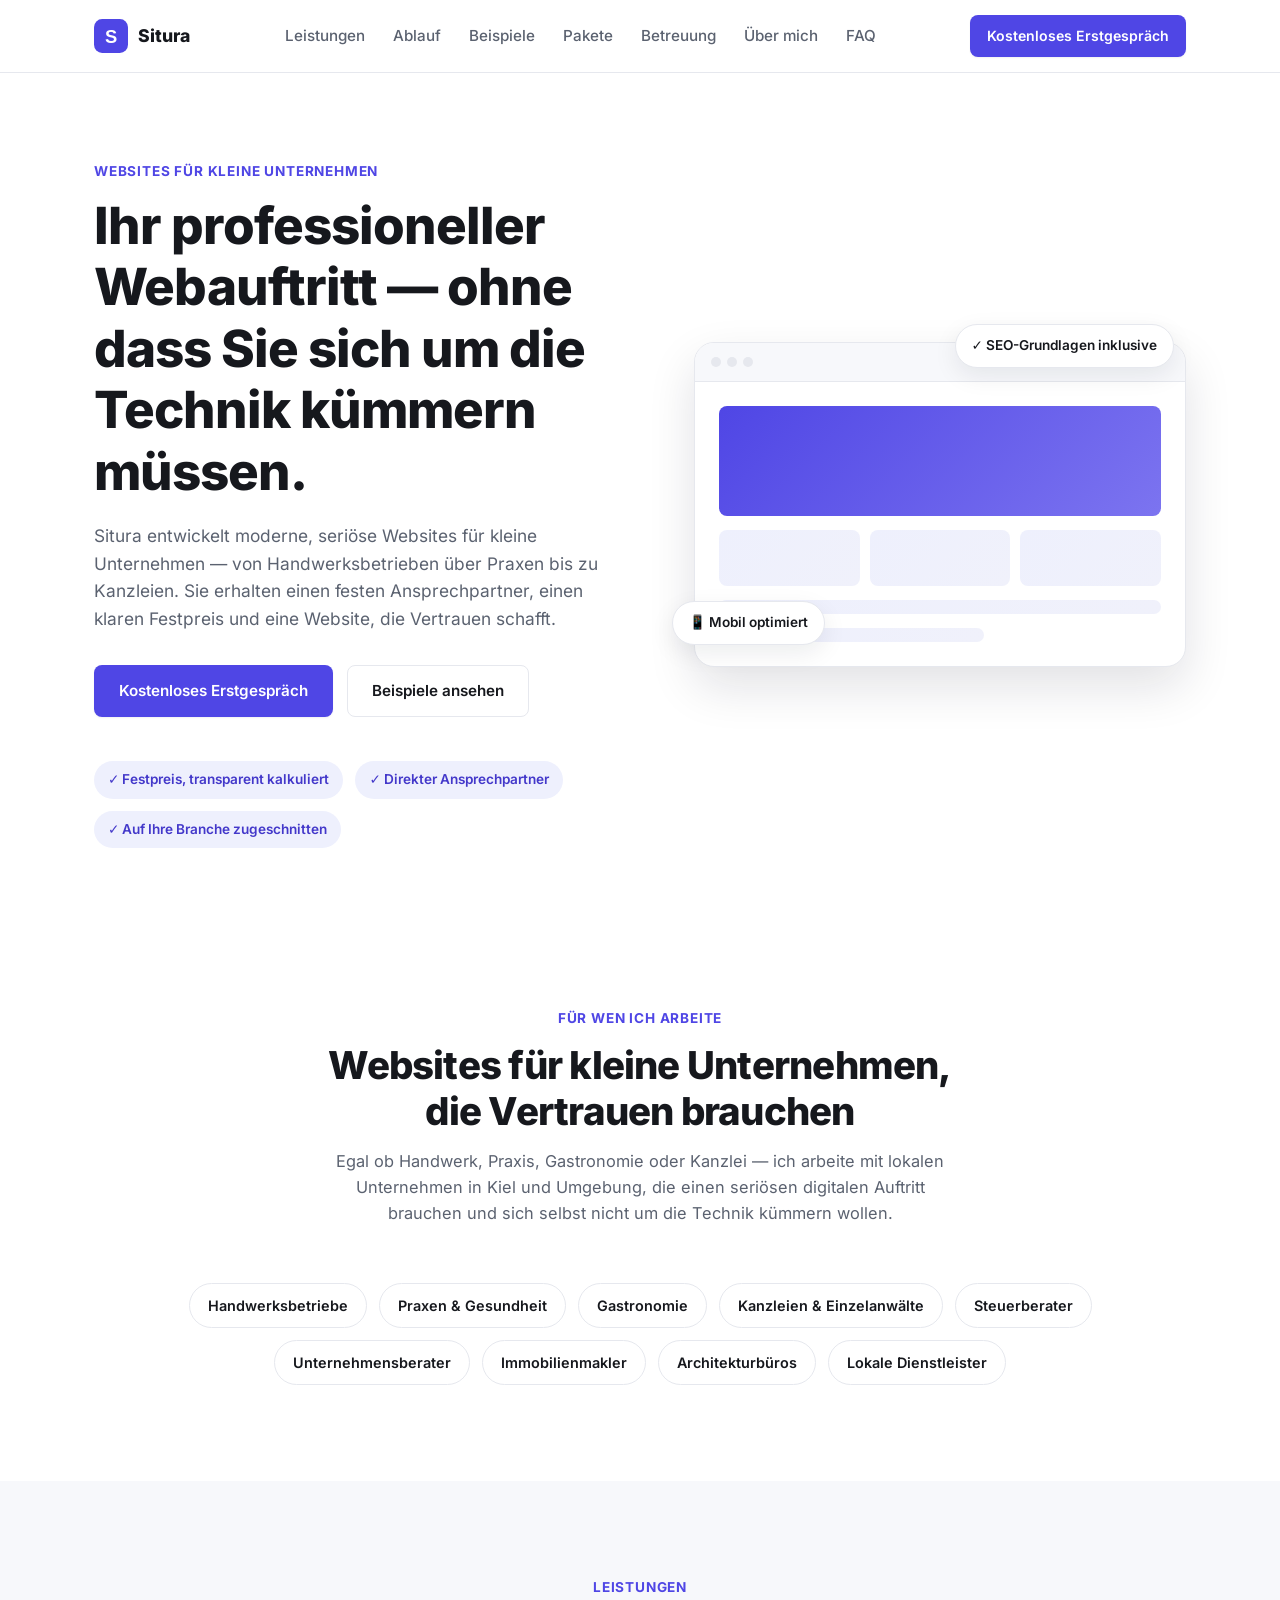
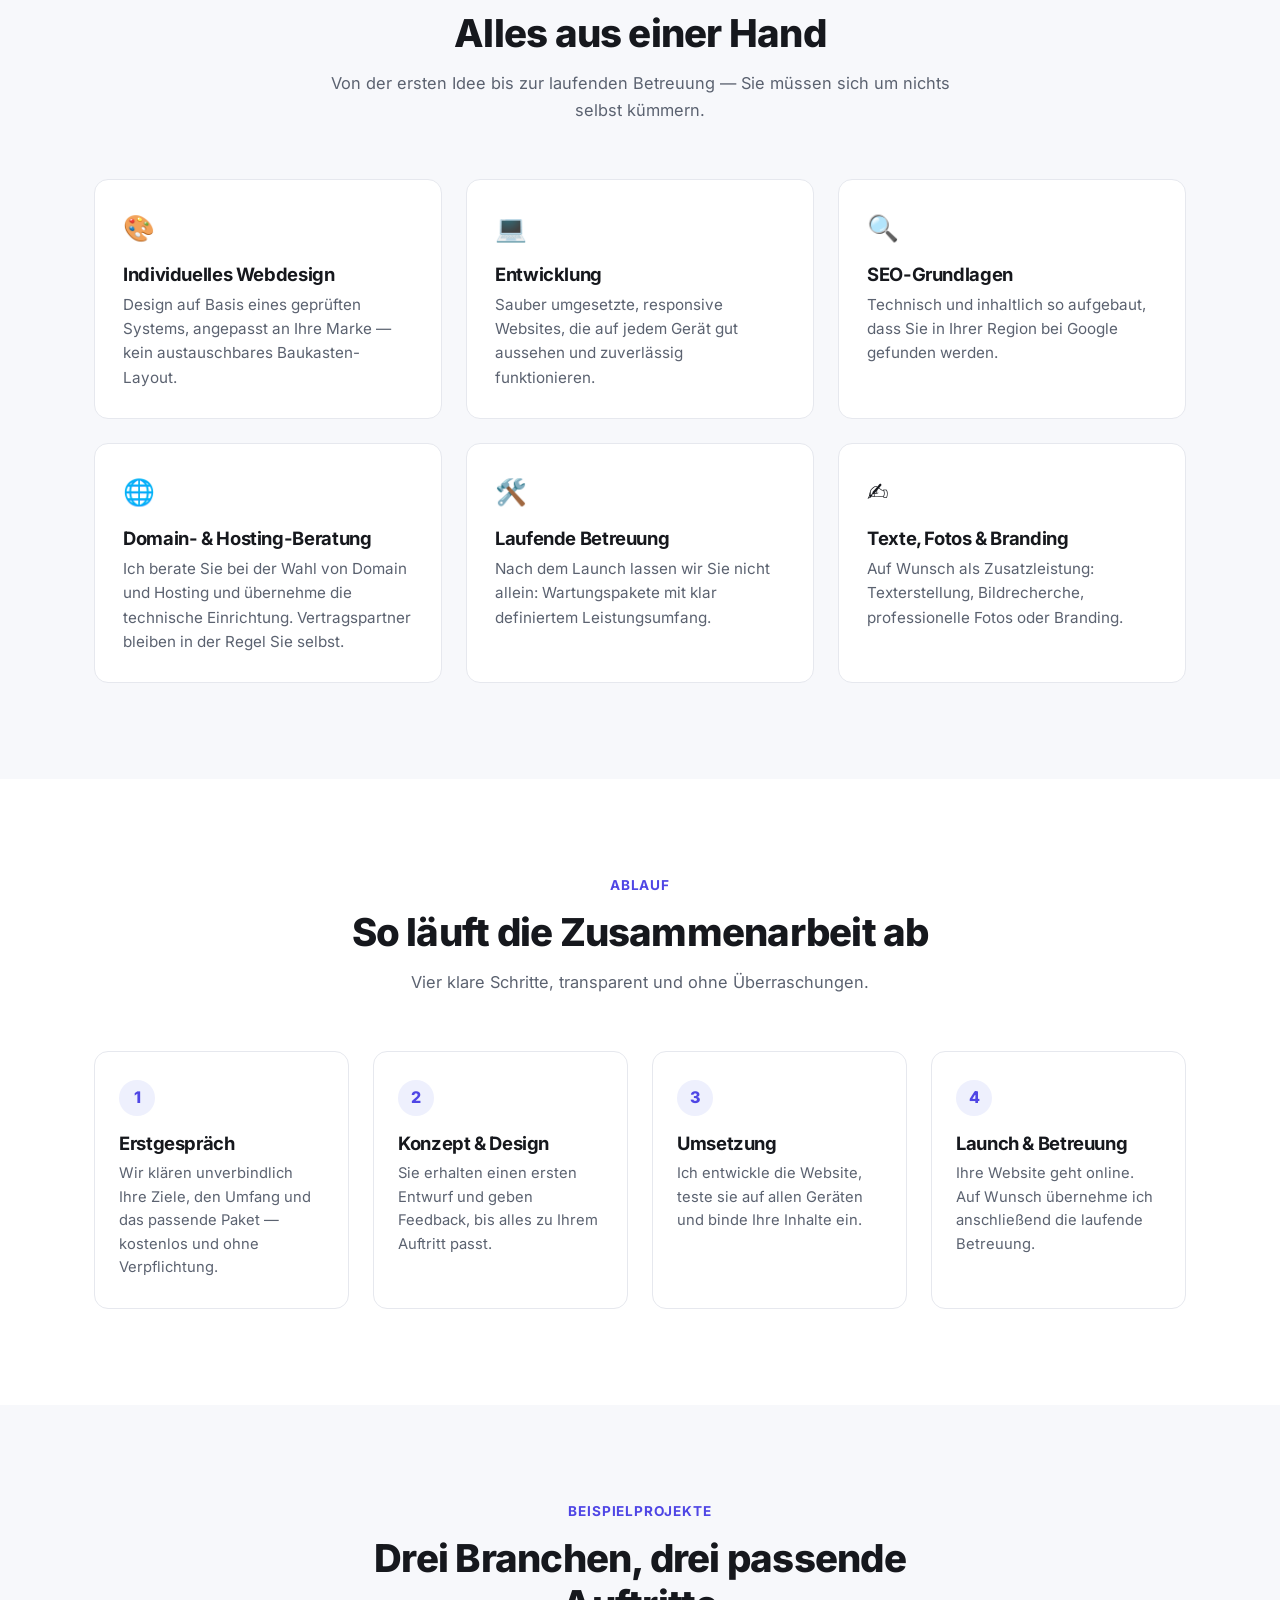
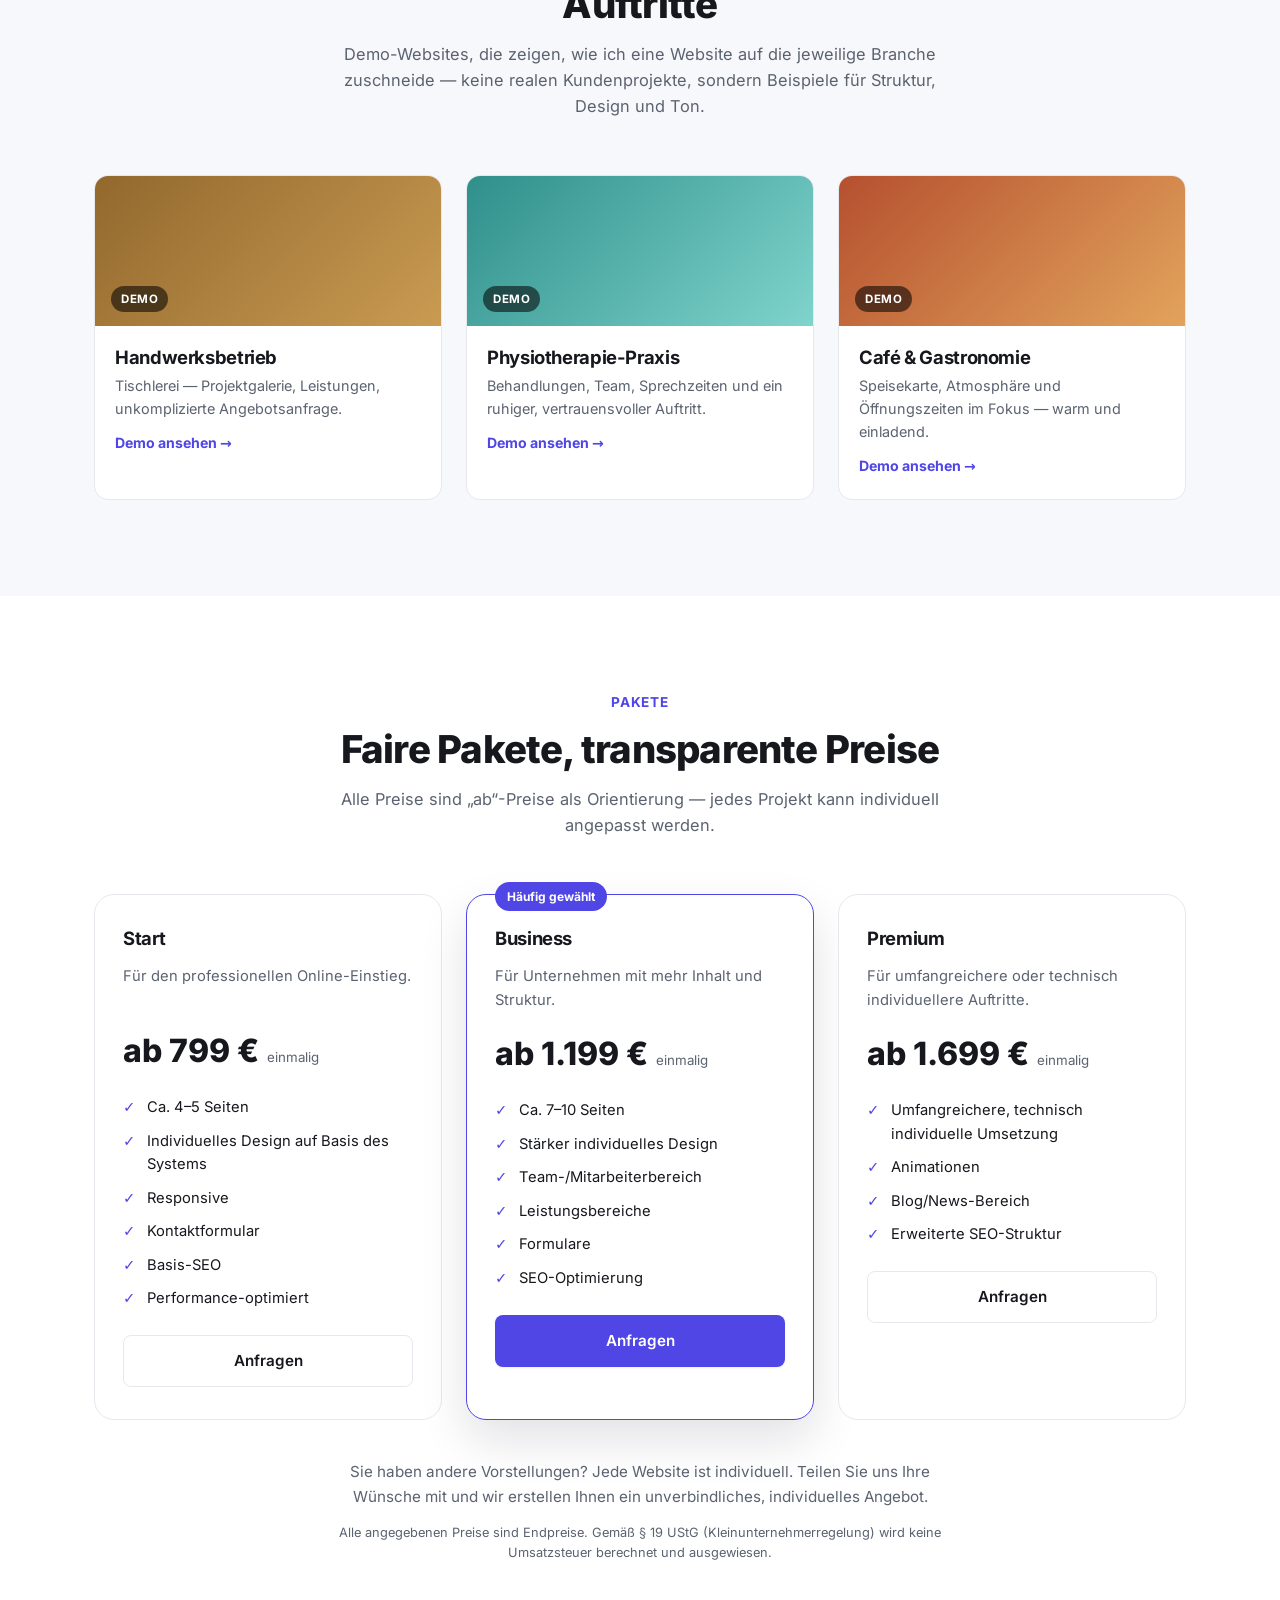
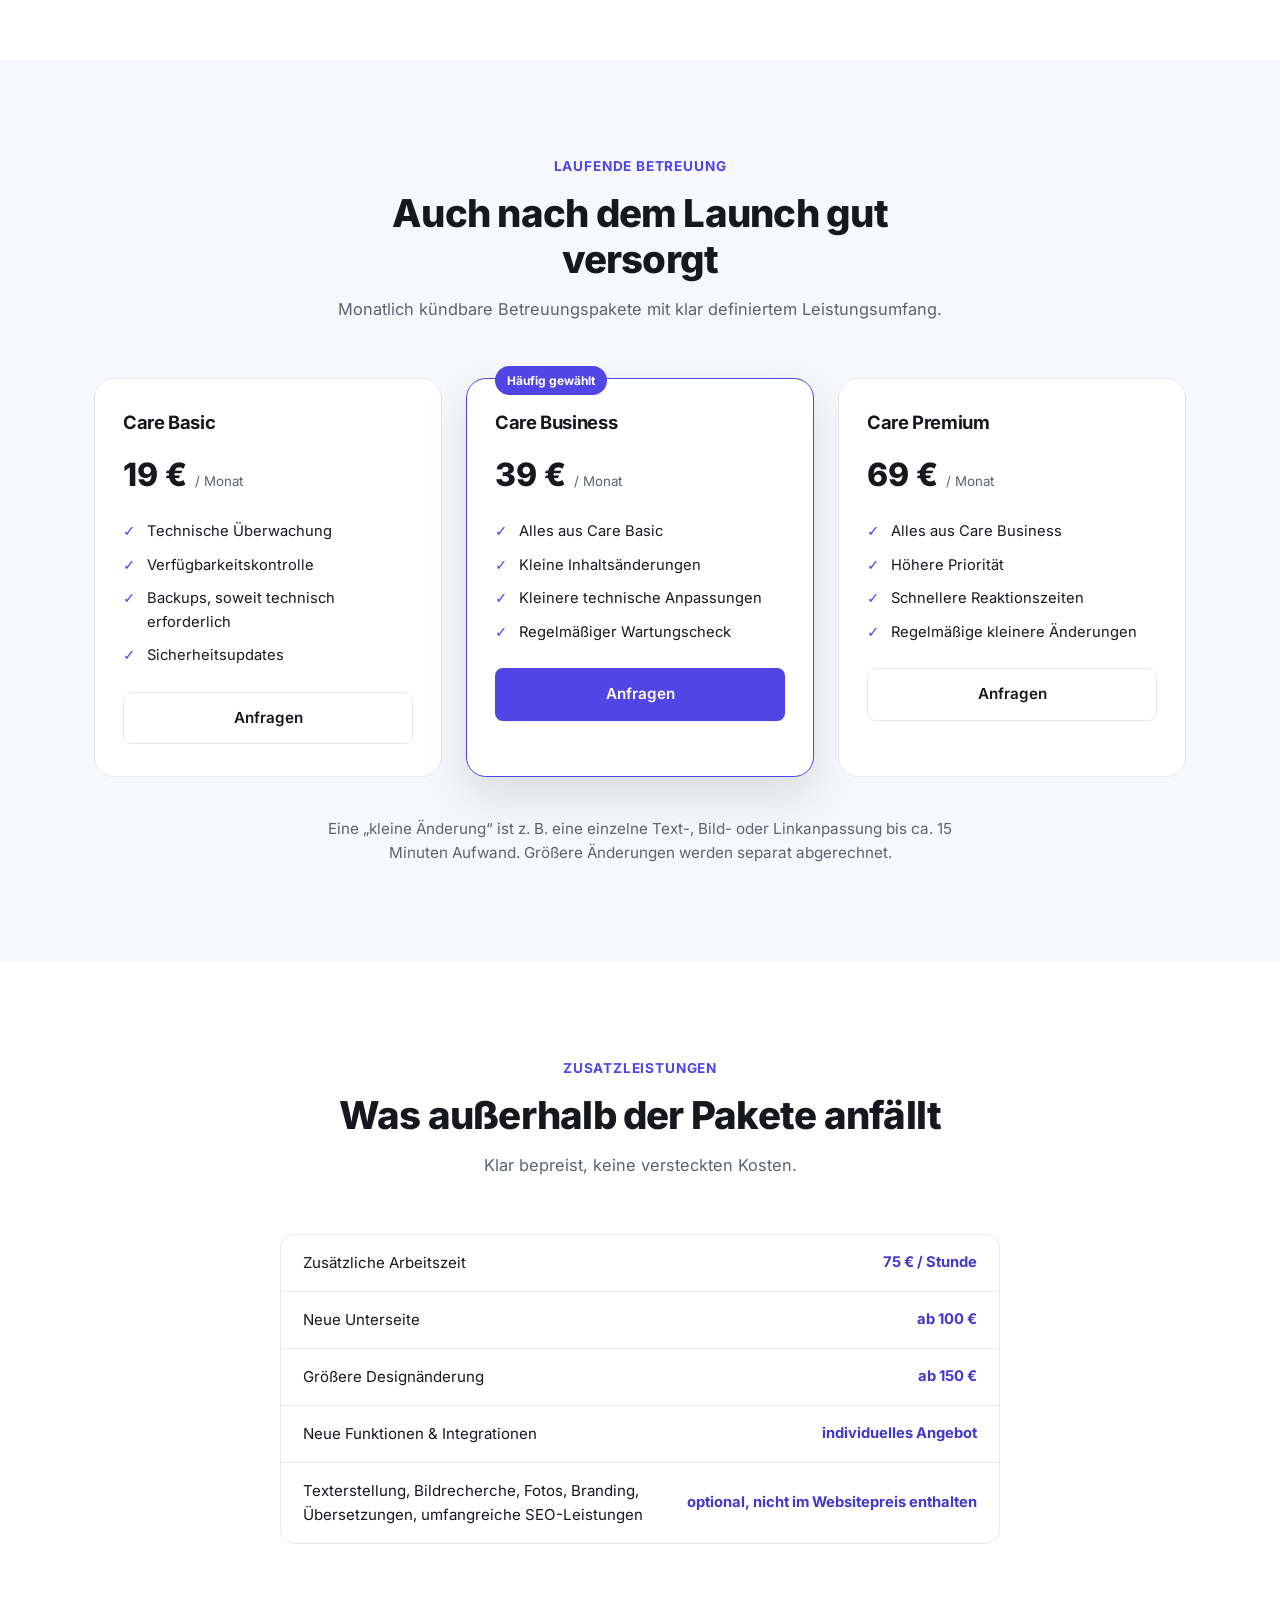
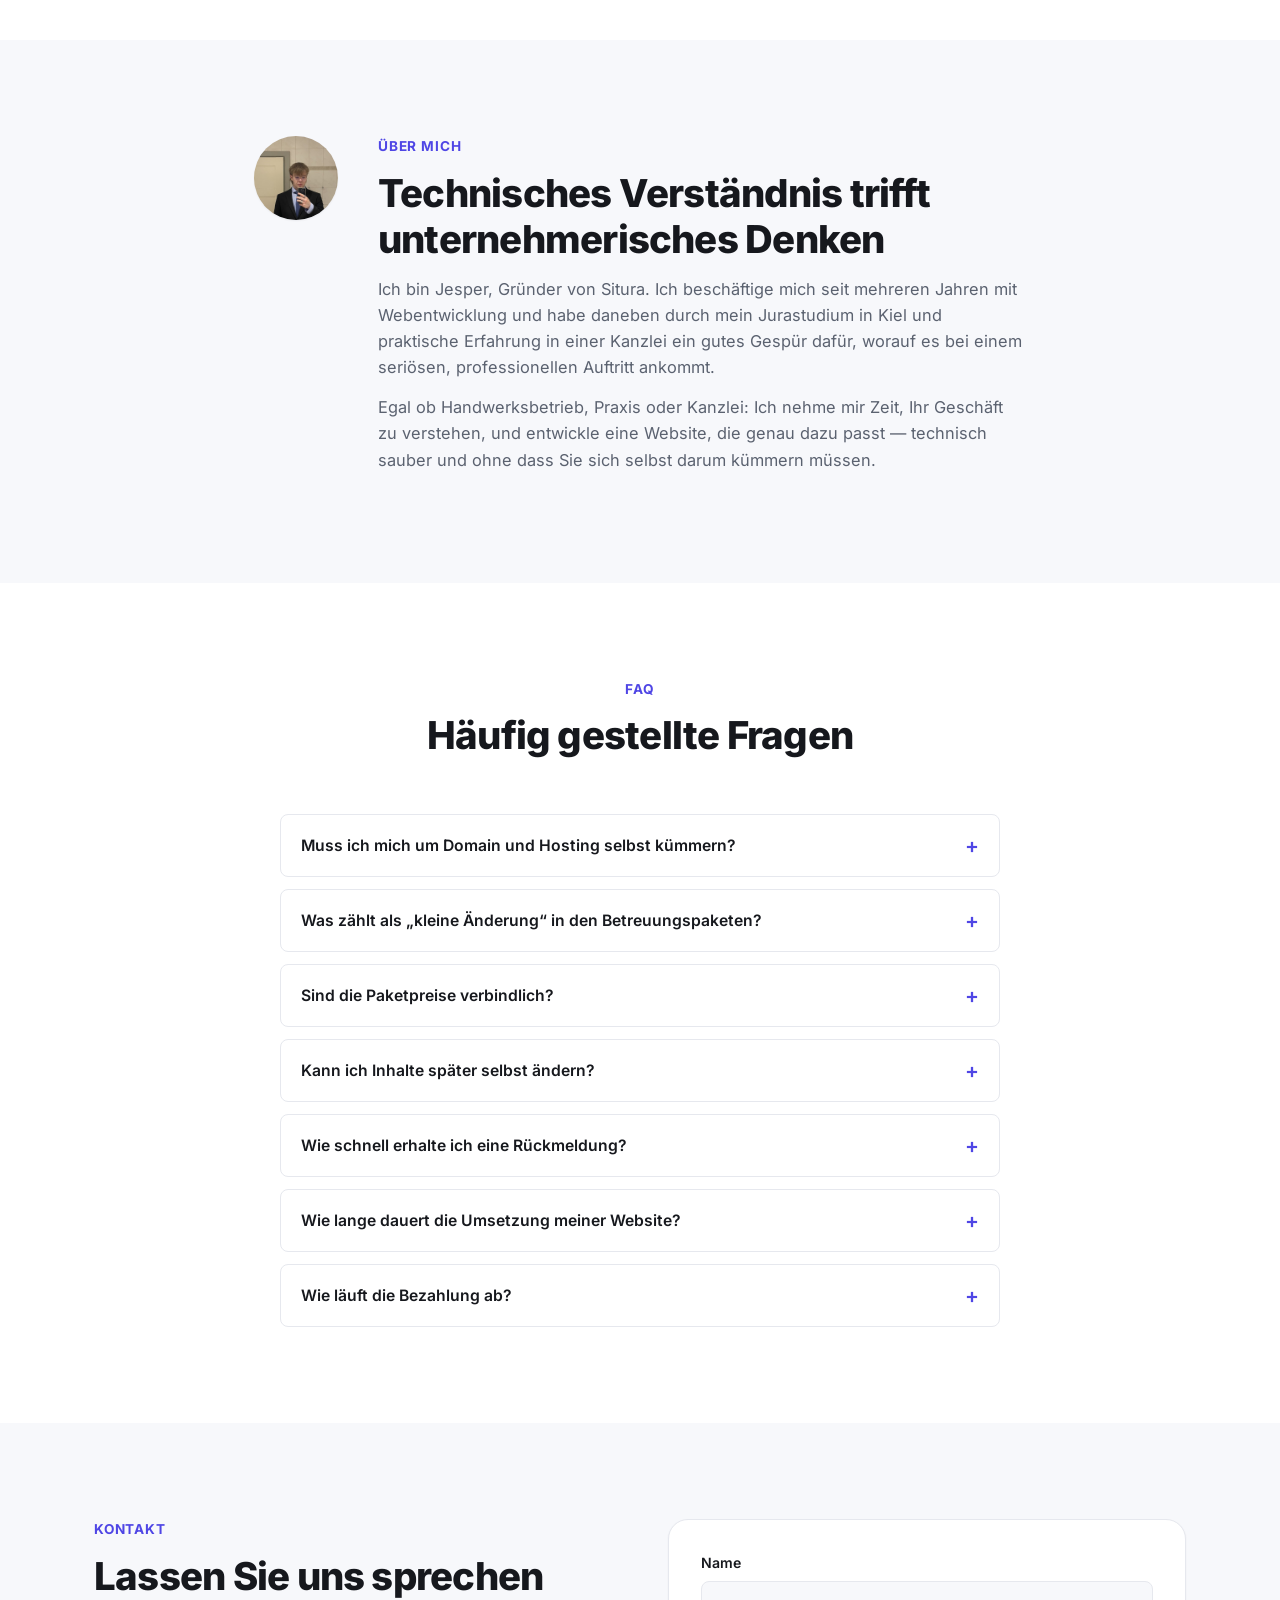
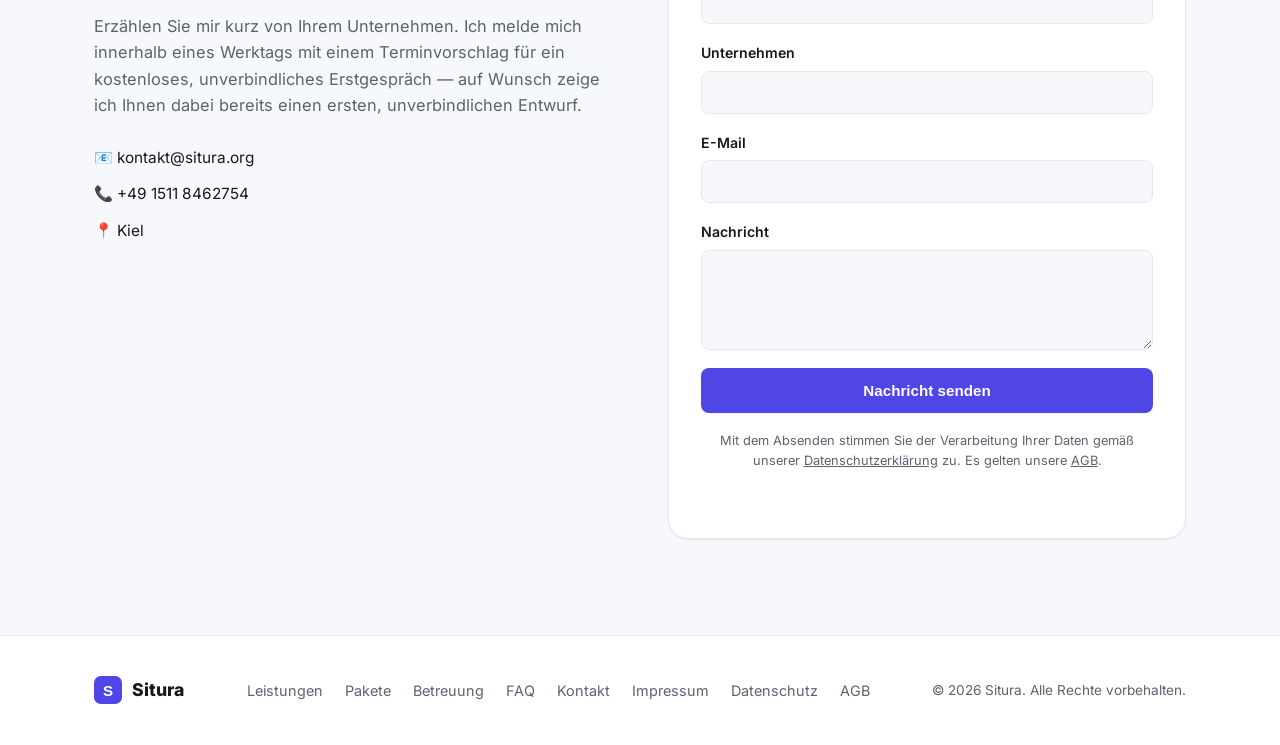
==== commit a50e4c19: "Conversion improvements: phone number, regional mention, 2 new FAQs Surfaces info that was already t" ====
--- a/index.html
+++ b/index.html
@@ -114,7 +114,7 @@
       <div class="section-head reveal">
         <p class="eyebrow">Für wen ich arbeite</p>
         <h2>Websites für kleine Unternehmen, die Vertrauen brauchen</h2>
-        <p class="section-lead">Egal ob Handwerk, Praxis, Gastronomie oder Kanzlei — ich arbeite mit lokalen Unternehmen, die einen seriösen digitalen Auftritt brauchen und sich selbst nicht um die Technik kümmern wollen.</p>
+        <p class="section-lead">Egal ob Handwerk, Praxis, Gastronomie oder Kanzlei — ich arbeite mit lokalen Unternehmen in Kiel und Umgebung, die einen seriösen digitalen Auftritt brauchen und sich selbst nicht um die Technik kümmern wollen.</p>
       </div>
 
       <ul class="zielgruppen-grid reveal">
@@ -491,6 +491,24 @@
             <p>In der Regel innerhalb eines Werktags nach Ihrer Anfrage über das Kontaktformular.</p>
           </div>
         </div>
+        <div class="faq-item">
+          <button class="faq-question" aria-expanded="false">
+            Wie lange dauert die Umsetzung meiner Website?
+            <span class="faq-icon" aria-hidden="true">+</span>
+          </button>
+          <div class="faq-answer">
+            <p>Das hängt vom gewählten Paket und davon ab, wie schnell Inhalte wie Texte und Bilder bereitstehen. Einen konkreten Zeitrahmen nennen wir Ihnen im Erstgespräch, sobald der Umfang klar ist.</p>
+          </div>
+        </div>
+        <div class="faq-item">
+          <button class="faq-question" aria-expanded="false">
+            Wie läuft die Bezahlung ab?
+            <span class="faq-icon" aria-hidden="true">+</span>
+          </button>
+          <div class="faq-answer">
+            <p>30 % der vereinbarten Summe nach Auftragsbestätigung, die restlichen 70 % nach Fertigstellung und Abnahme der Website. Betreuungspakete werden monatlich im Voraus abgerechnet.</p>
+          </div>
+        </div>
       </div>
     </div>
   </section>
@@ -504,10 +522,12 @@
         <p class="section-lead">
           Erzählen Sie mir kurz von Ihrem Unternehmen. Ich melde mich
           innerhalb eines Werktags mit einem Terminvorschlag für ein
-          kostenloses, unverbindliches Erstgespräch.
+          kostenloses, unverbindliches Erstgespräch — auf Wunsch zeige ich
+          Ihnen dabei bereits einen ersten, unverbindlichen Entwurf.
         </p>
         <ul class="kontakt-details">
           <li>📧 kontakt@situra.org</li>
+          <li>📞 +49 1511 8462754</li>
           <li>📍 Kiel</li>
         </ul>
       </div>
--- a/css/style.css
+++ b/css/style.css
@@ -554,16 +554,6 @@
 .legal-content ul { list-style: disc; padding-left: 22px; margin-bottom: 12px; }
 .legal-content li { font-size: 0.96rem; margin-bottom: 6px; }
 .legal-content a { color: var(--color-primary); text-decoration: underline; }
-.legal-note {
-  background: var(--color-primary-light);
-  border: 1px solid var(--color-border);
-  border-radius: var(--radius-sm);
-  padding: 14px 18px;
-  font-size: 0.86rem;
-  color: var(--color-text-muted);
-  margin: 14px 0 20px;
-}
-
 /* ---------- Footer ---------- */
 .site-footer { border-top: 1px solid var(--color-border); padding: 40px 0; }
 .footer-inner {
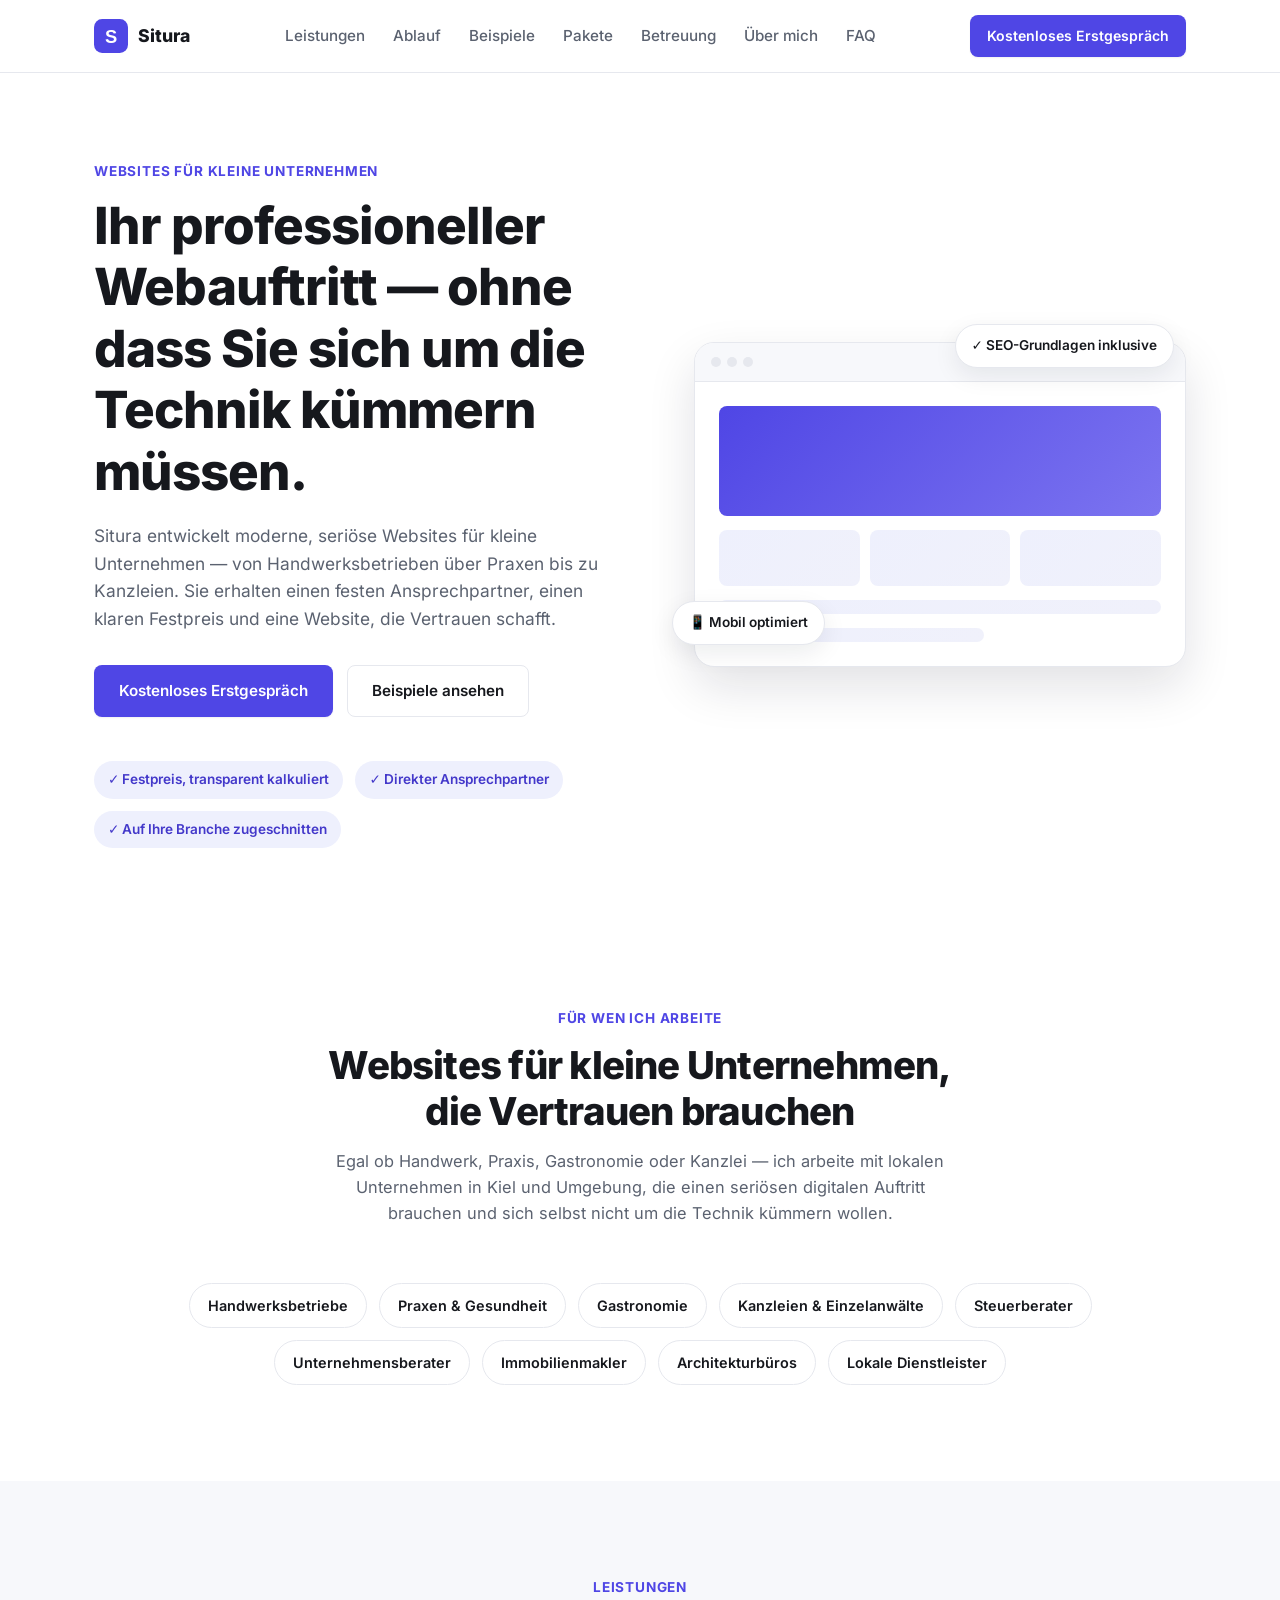
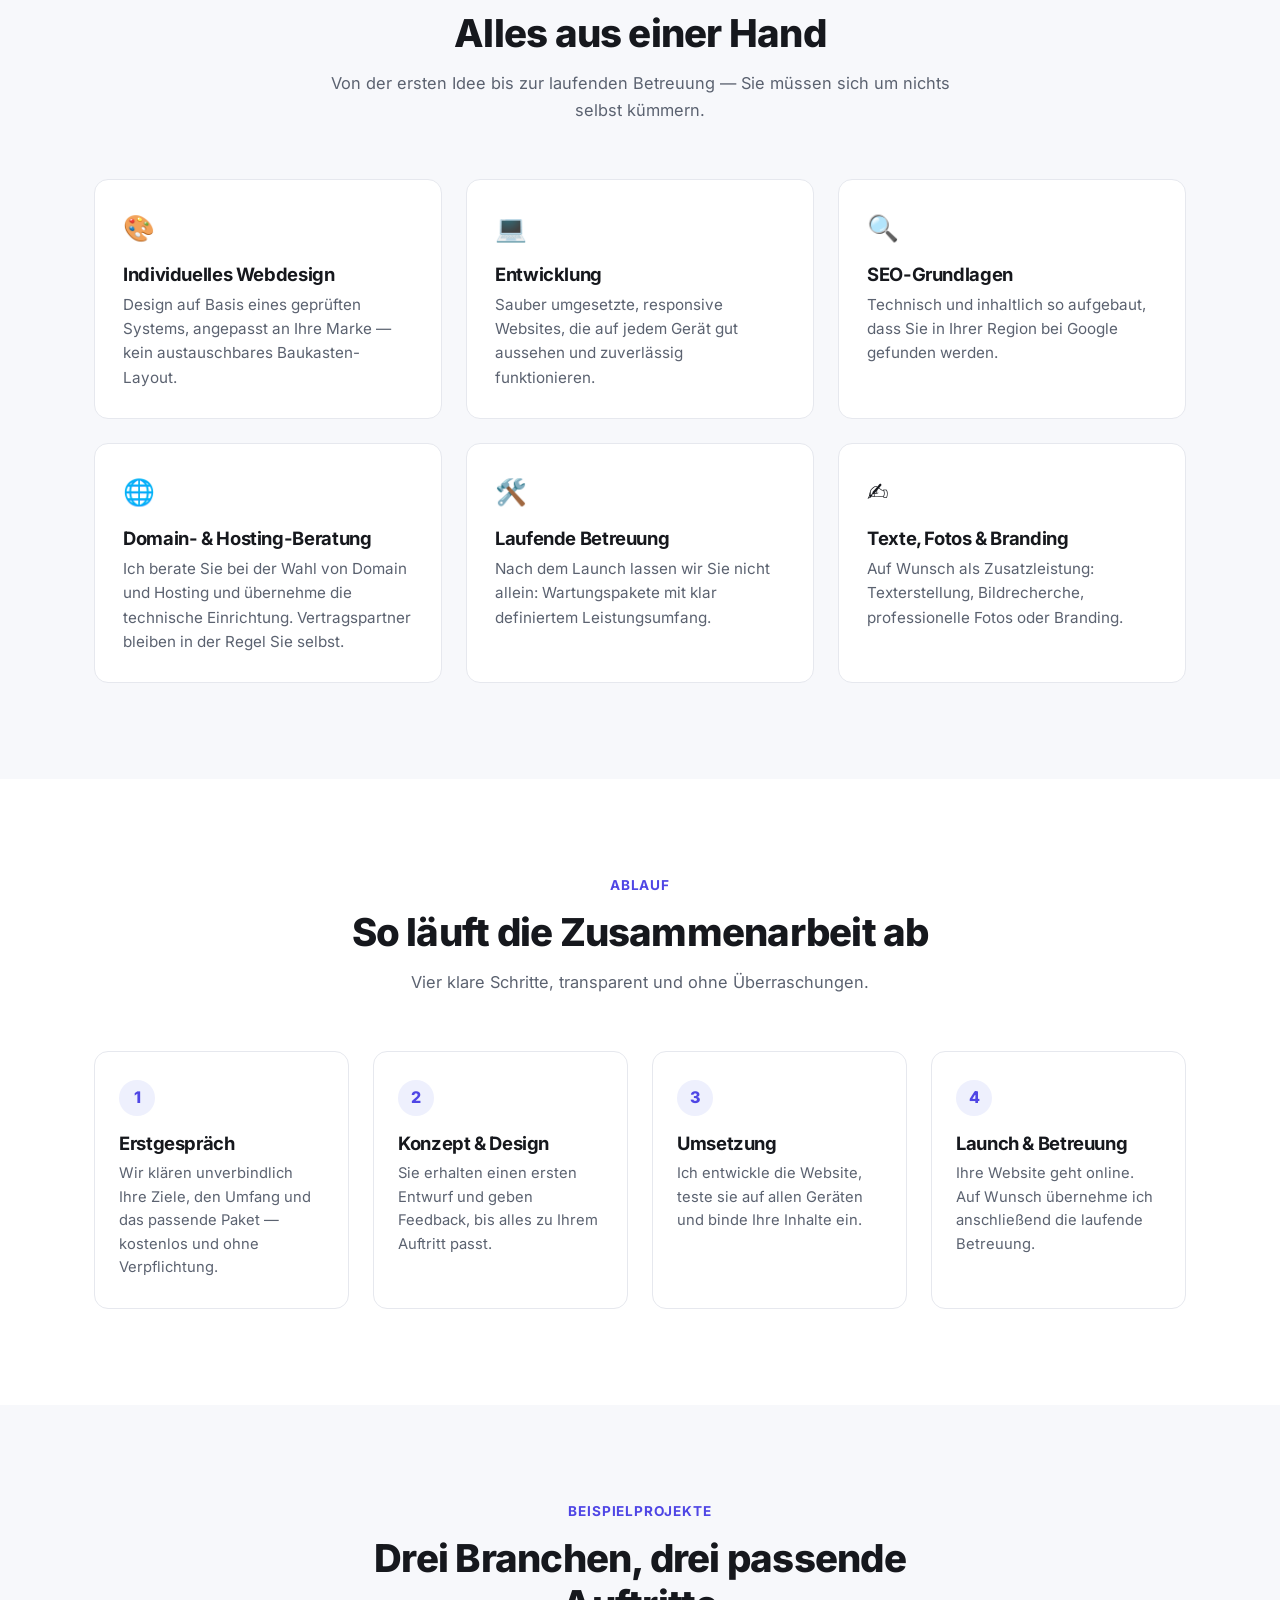
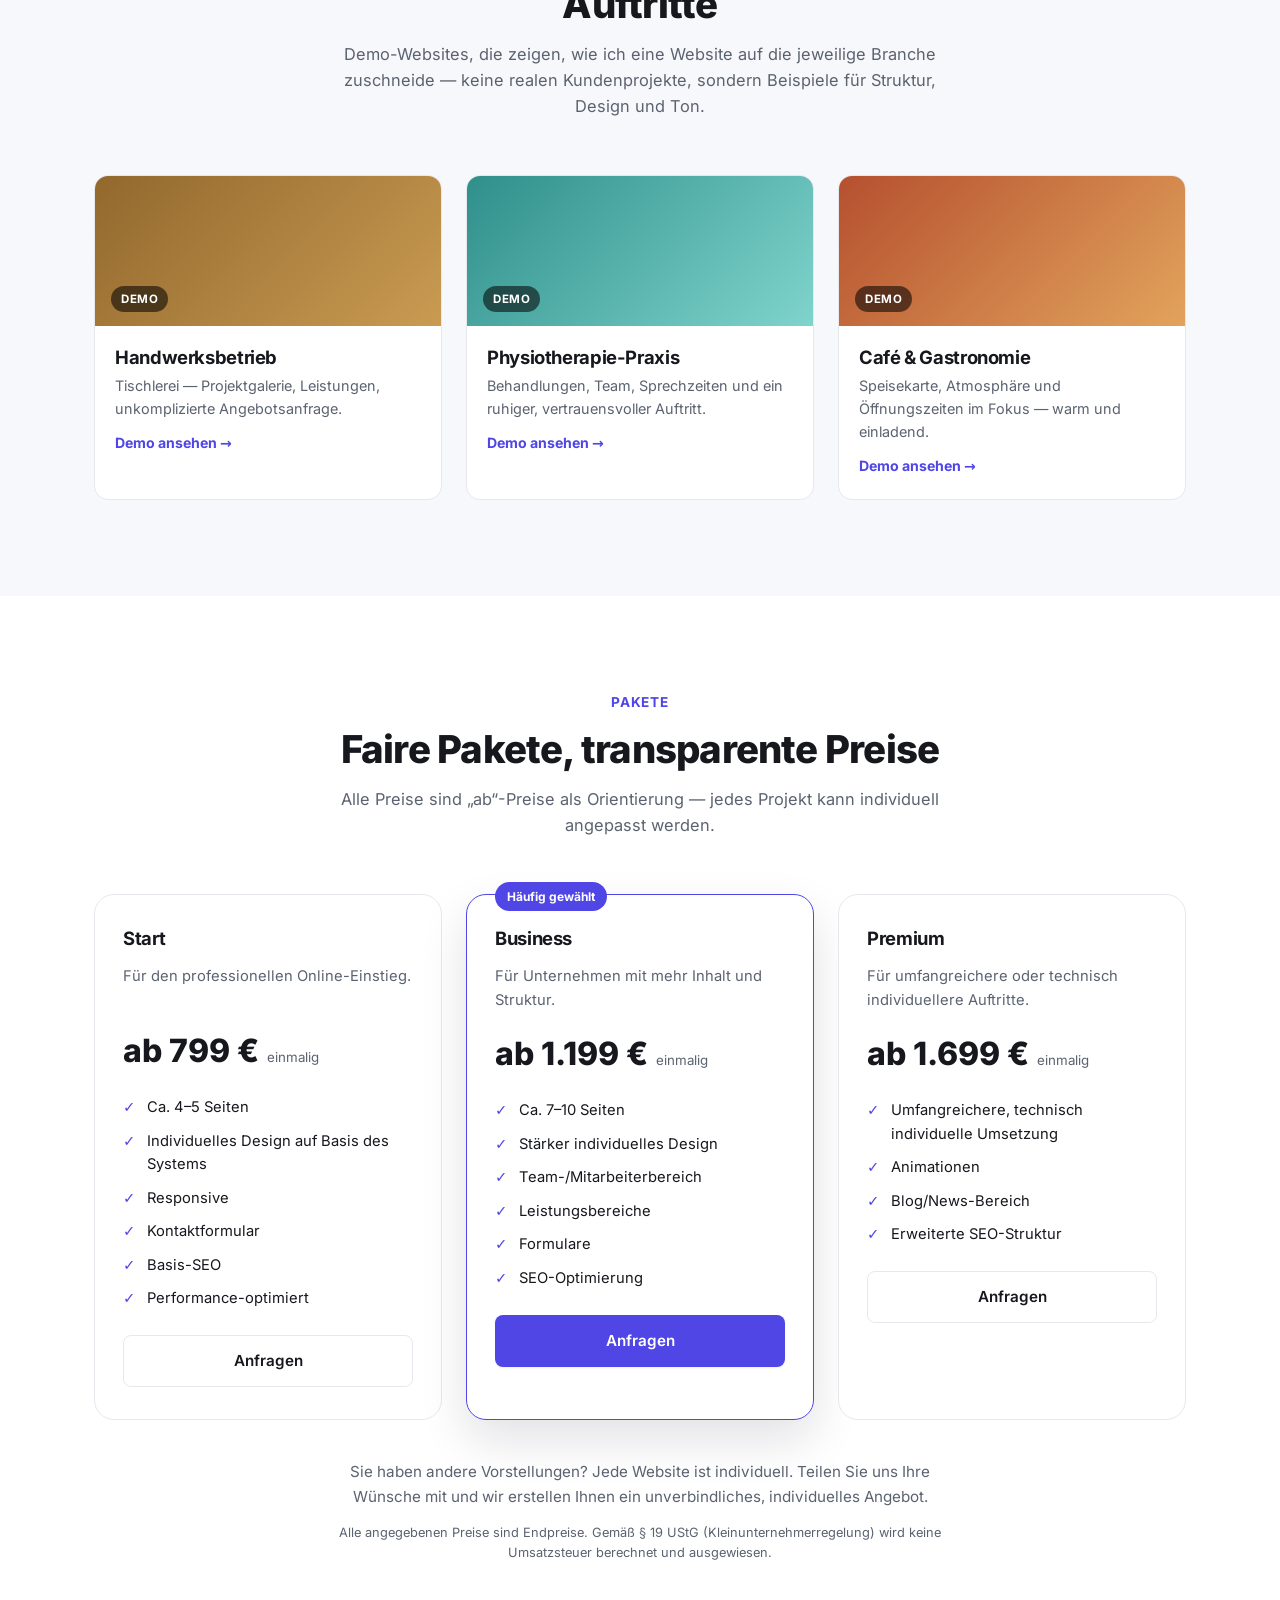
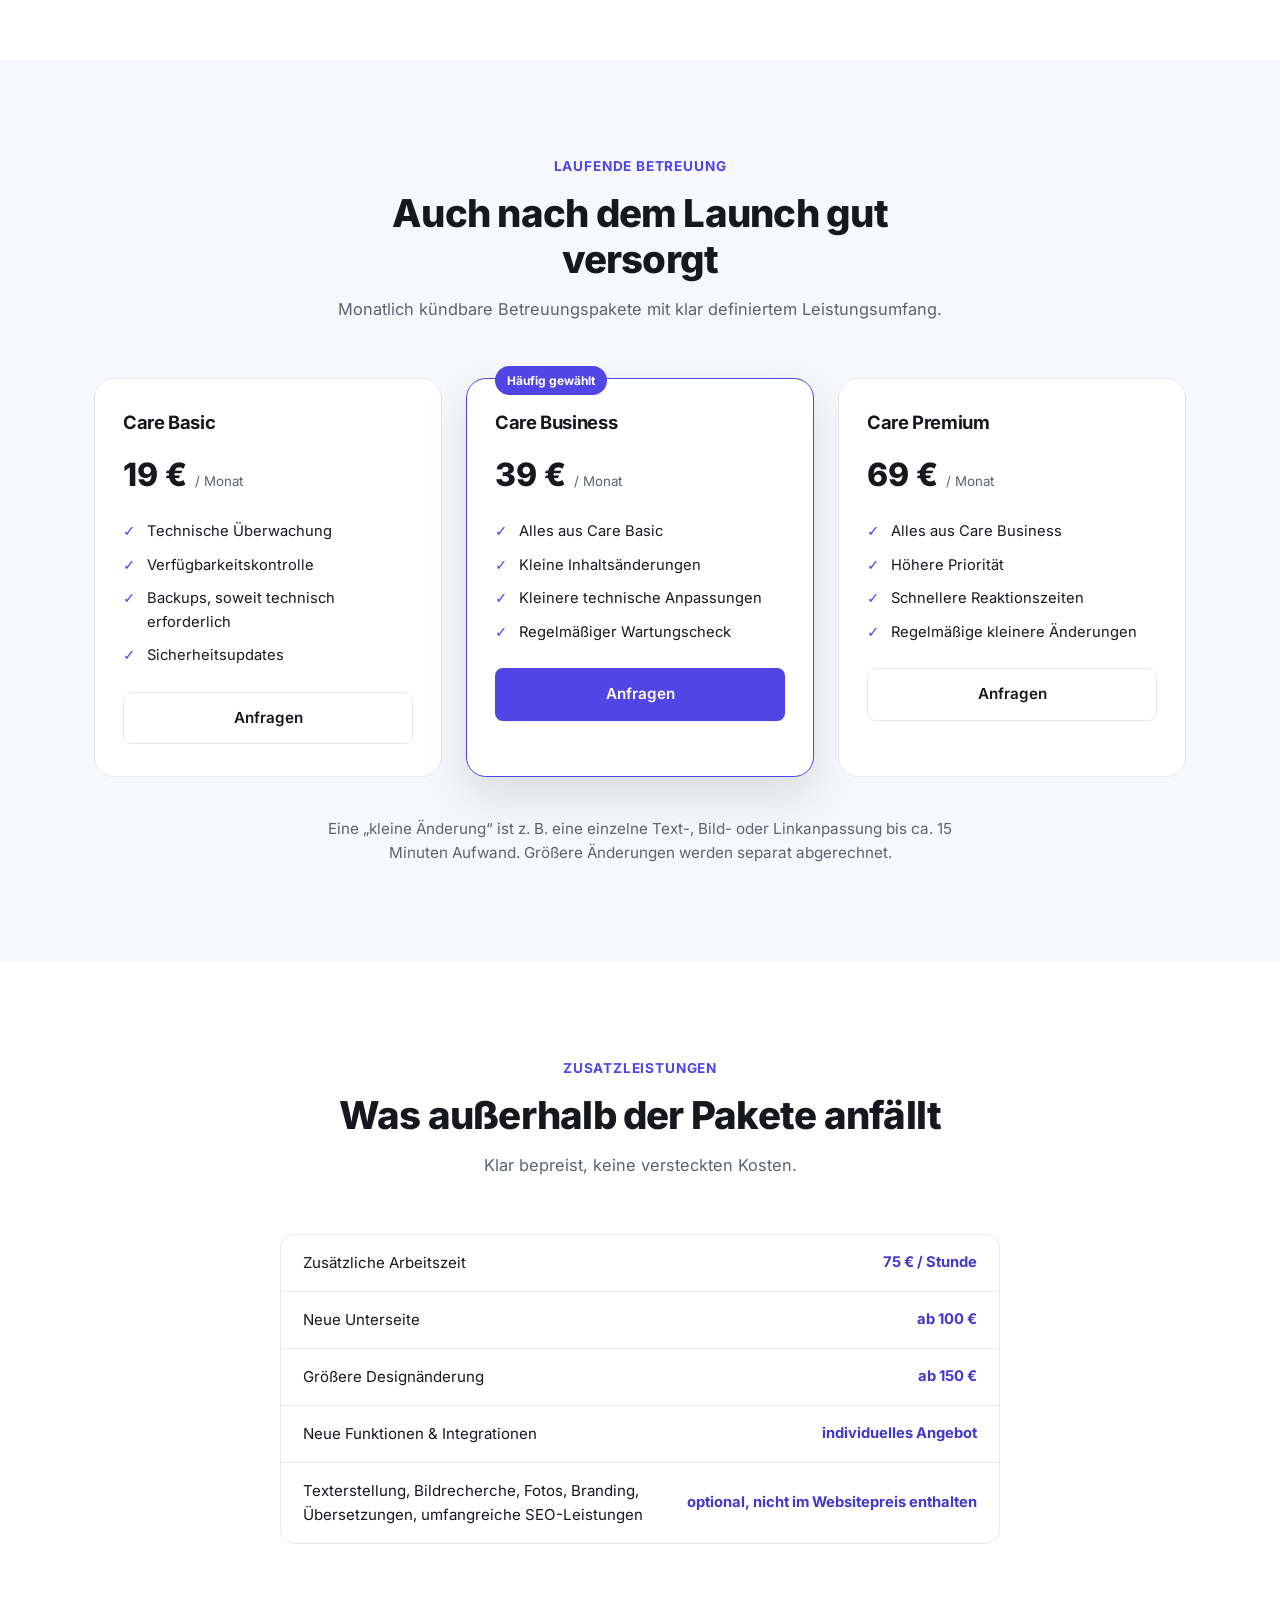
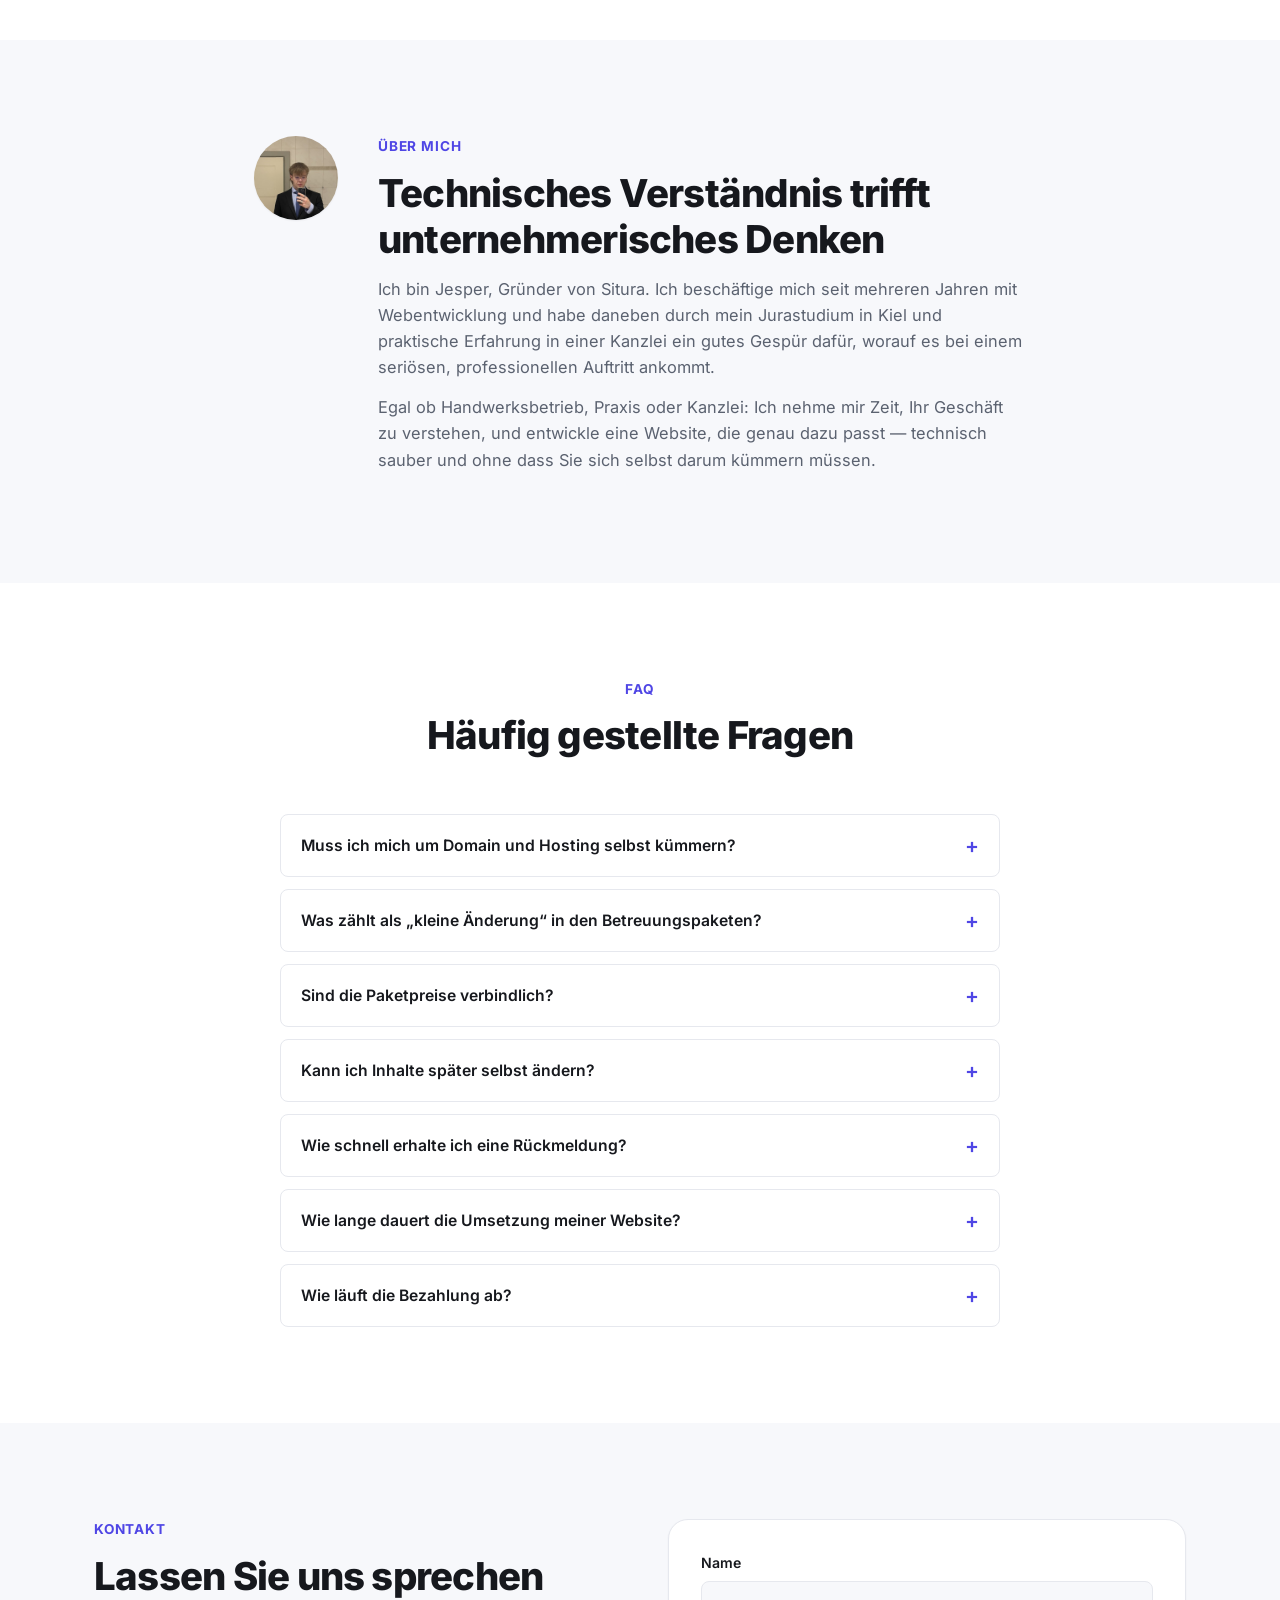
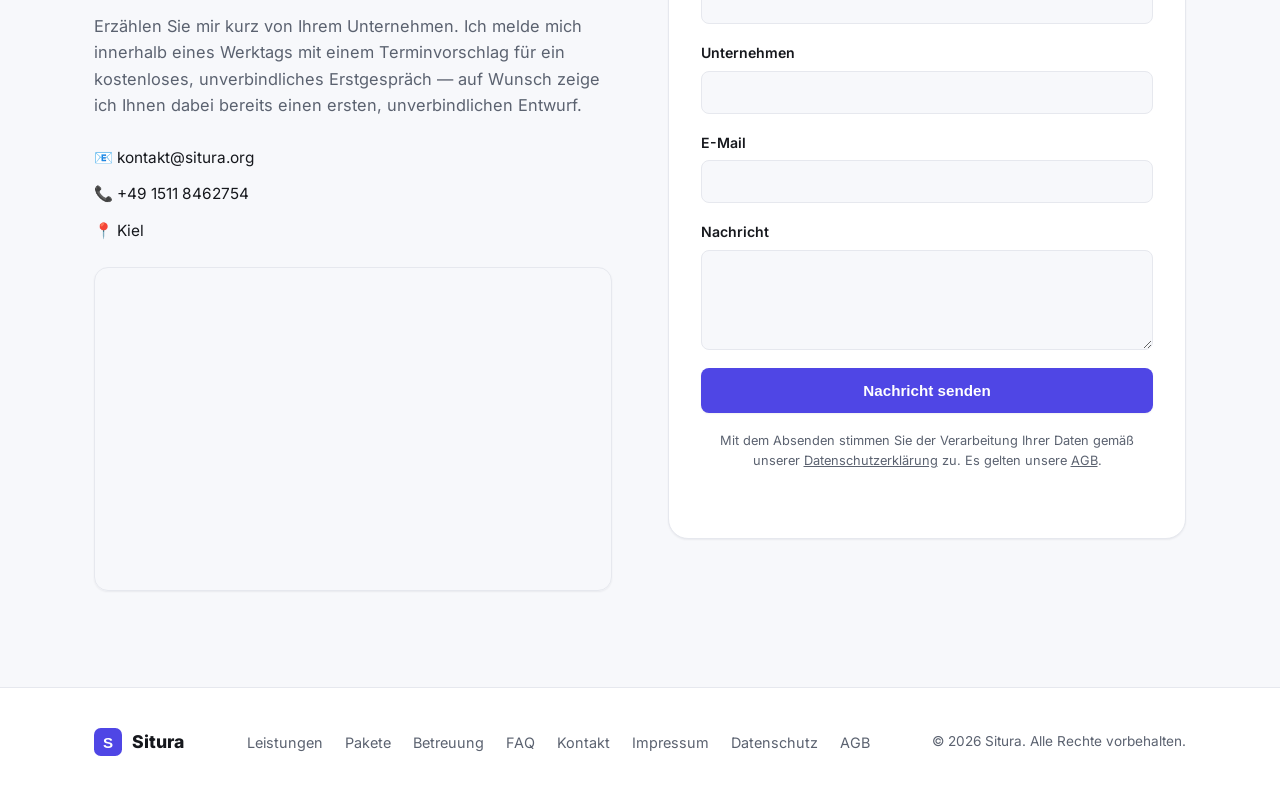
==== commit 59630cee: "Add approximate Google Maps embed to Kontakt section Shows the street/area (Flämische Straße, Kiel) " ====
--- a/index.html
+++ b/index.html
@@ -530,6 +530,16 @@
           <li>📞 +49 1511 8462754</li>
           <li>📍 Kiel</li>
         </ul>
+
+        <div class="kontakt-map">
+          <iframe
+            src="https://www.google.com/maps?q=Fl%C3%A4mische%20Stra%C3%9Fe%2C%2024103%20Kiel&output=embed"
+            title="Ungefähre Lage: Flämische Straße, Kiel"
+            loading="lazy"
+            referrerpolicy="no-referrer-when-downgrade"
+            aria-hidden="true">
+          </iframe>
+        </div>
       </div>
 
       <form class="kontakt-form reveal" id="kontaktForm" action="https://formspree.io/f/mrpgznwa" method="POST" novalidate>
--- a/css/style.css
+++ b/css/style.css
@@ -511,6 +511,16 @@
   align-items: start;
 }
 .kontakt-details { margin-top: 28px; display: flex; flex-direction: column; gap: 12px; font-size: 0.96rem; }
+
+.kontakt-map {
+  margin-top: 24px;
+  border-radius: var(--radius-md);
+  overflow: hidden;
+  border: 1px solid var(--color-border);
+  box-shadow: var(--shadow-sm);
+  aspect-ratio: 16 / 10;
+}
+.kontakt-map iframe { width: 100%; height: 100%; border: 0; display: block; }
 
 .kontakt-form {
   background: var(--color-surface);
